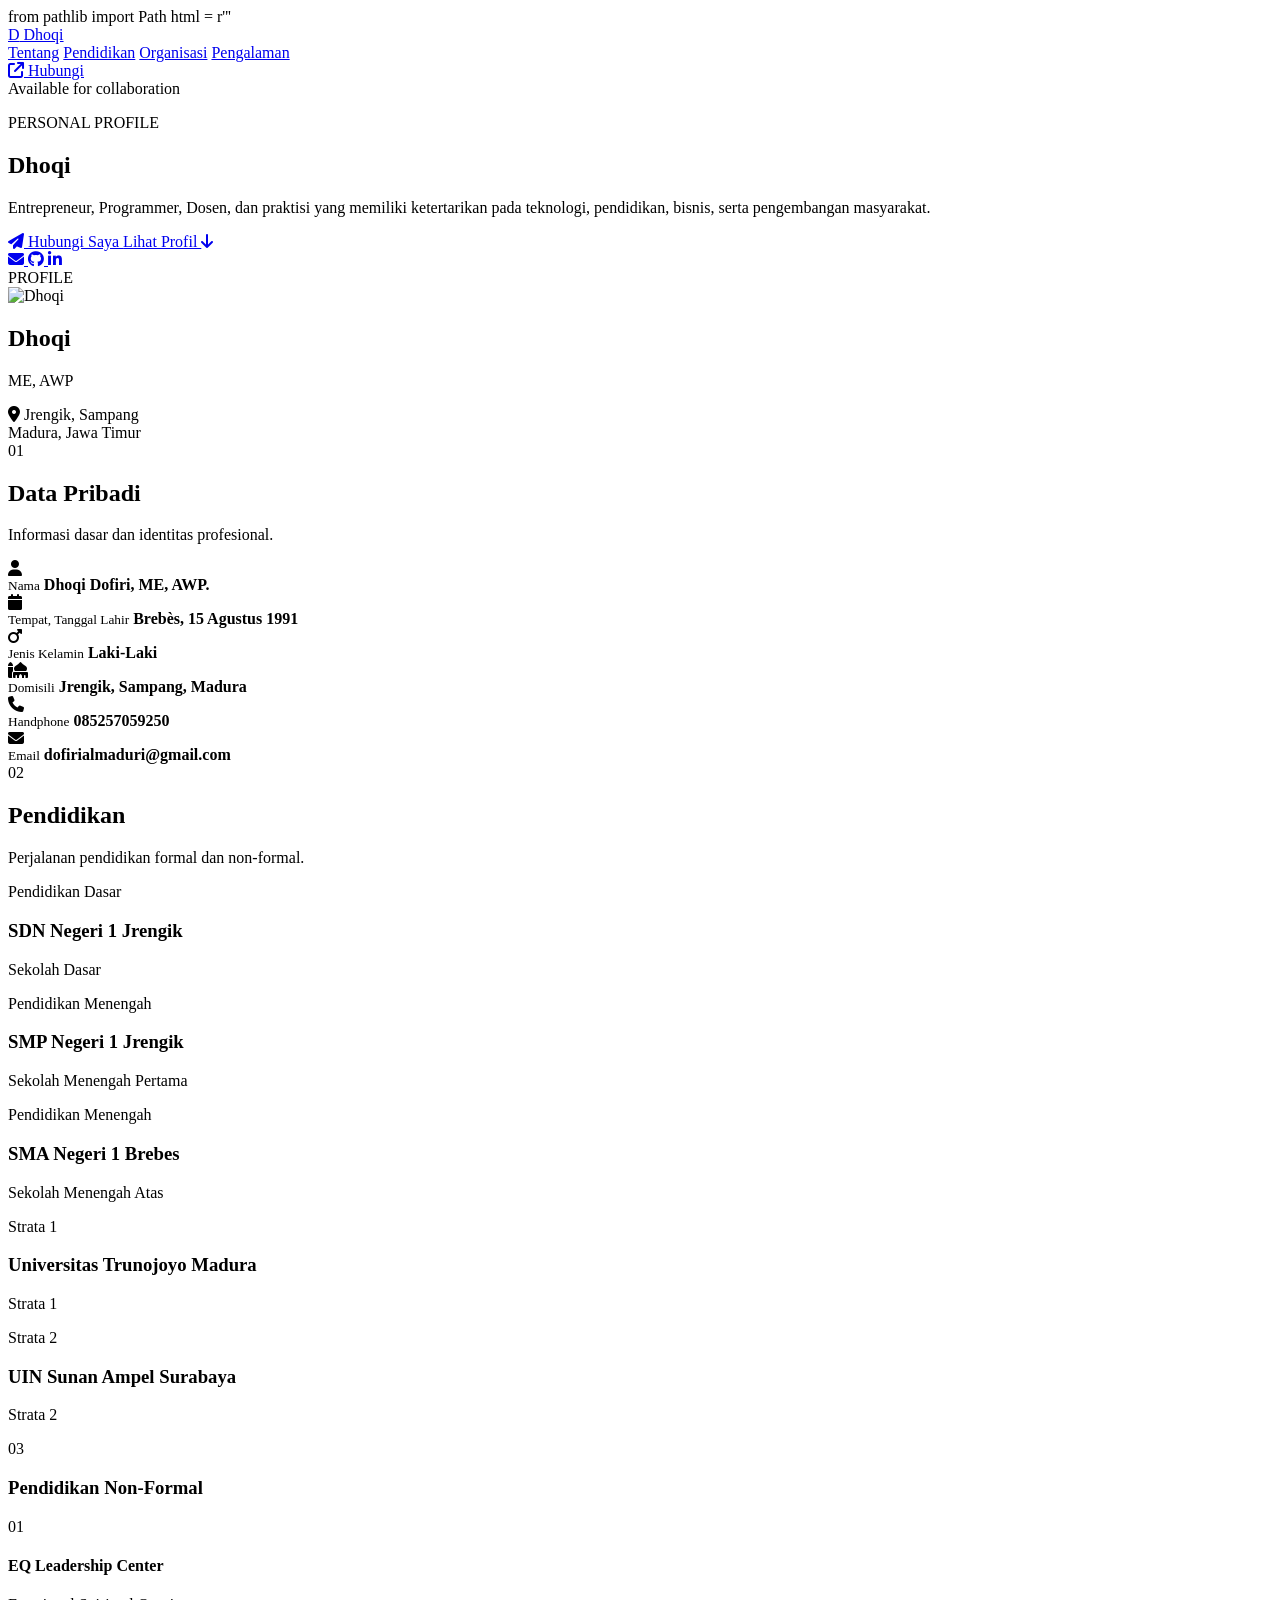
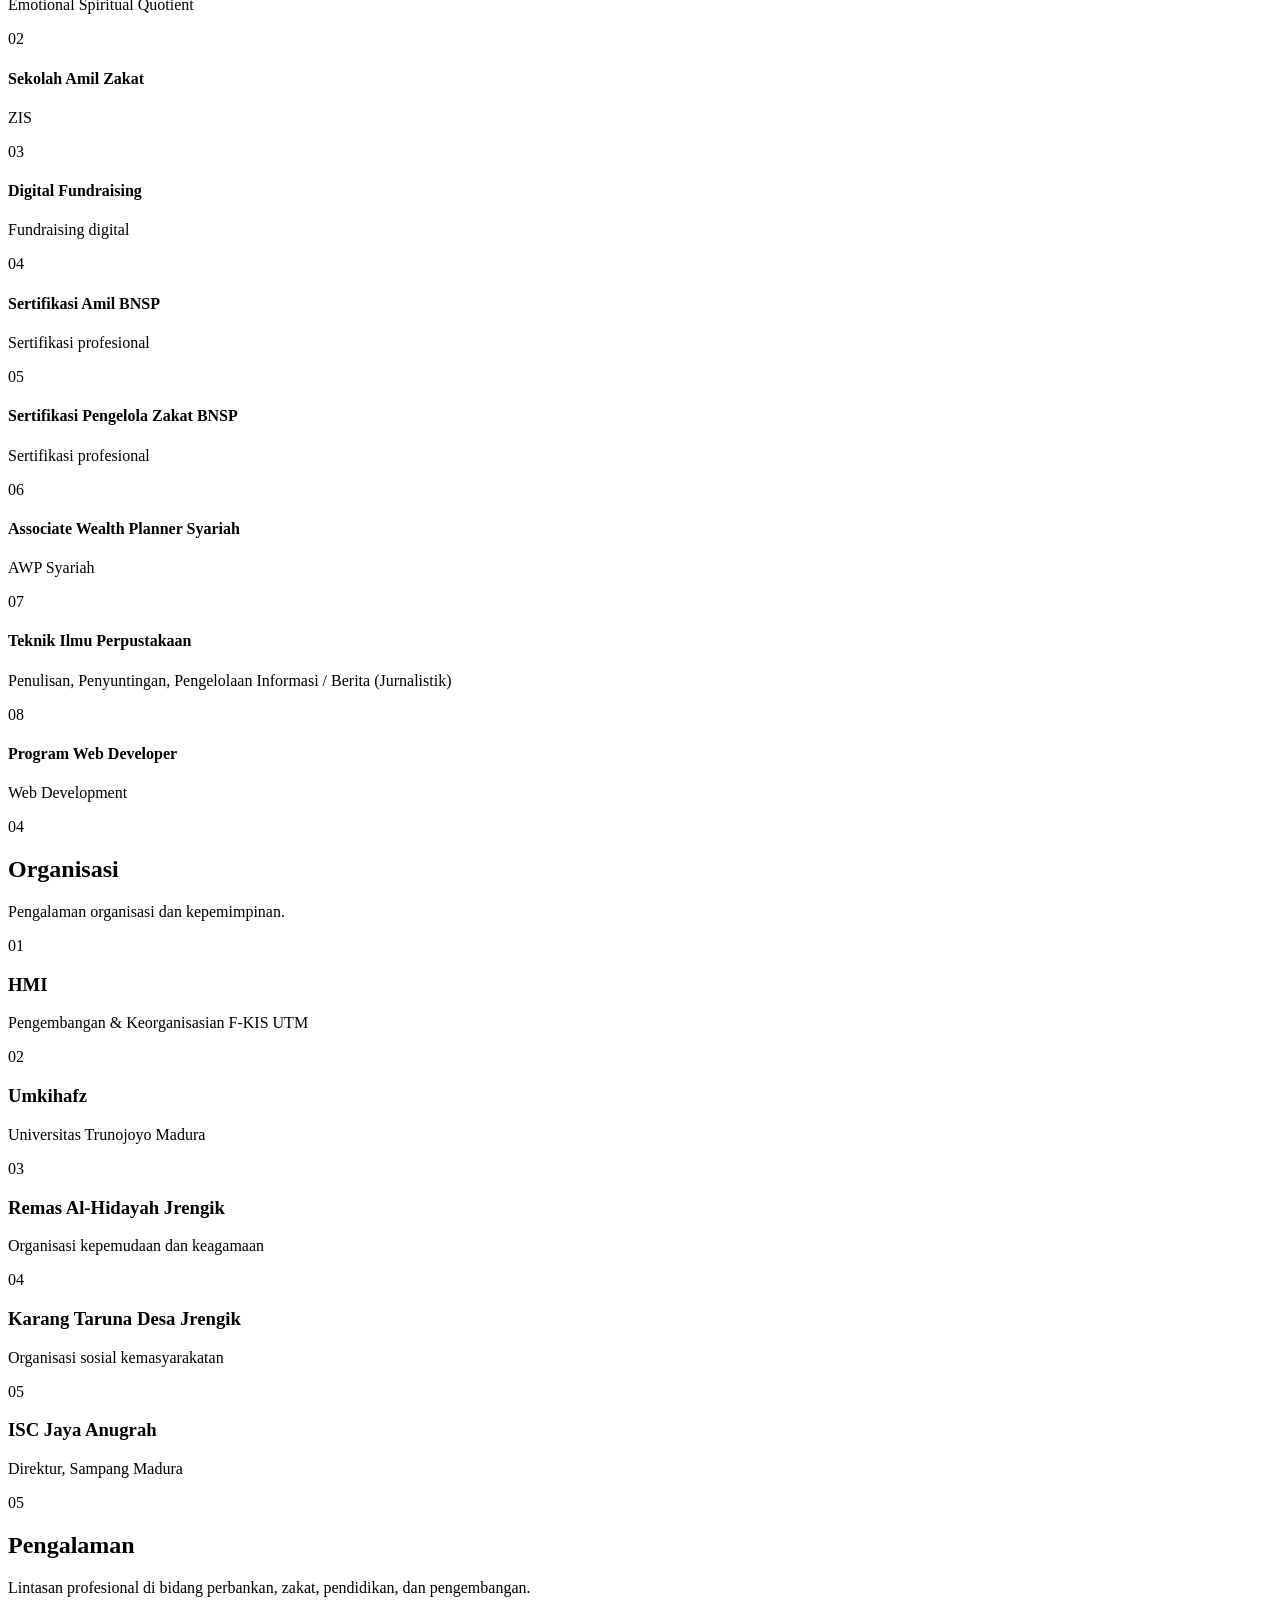
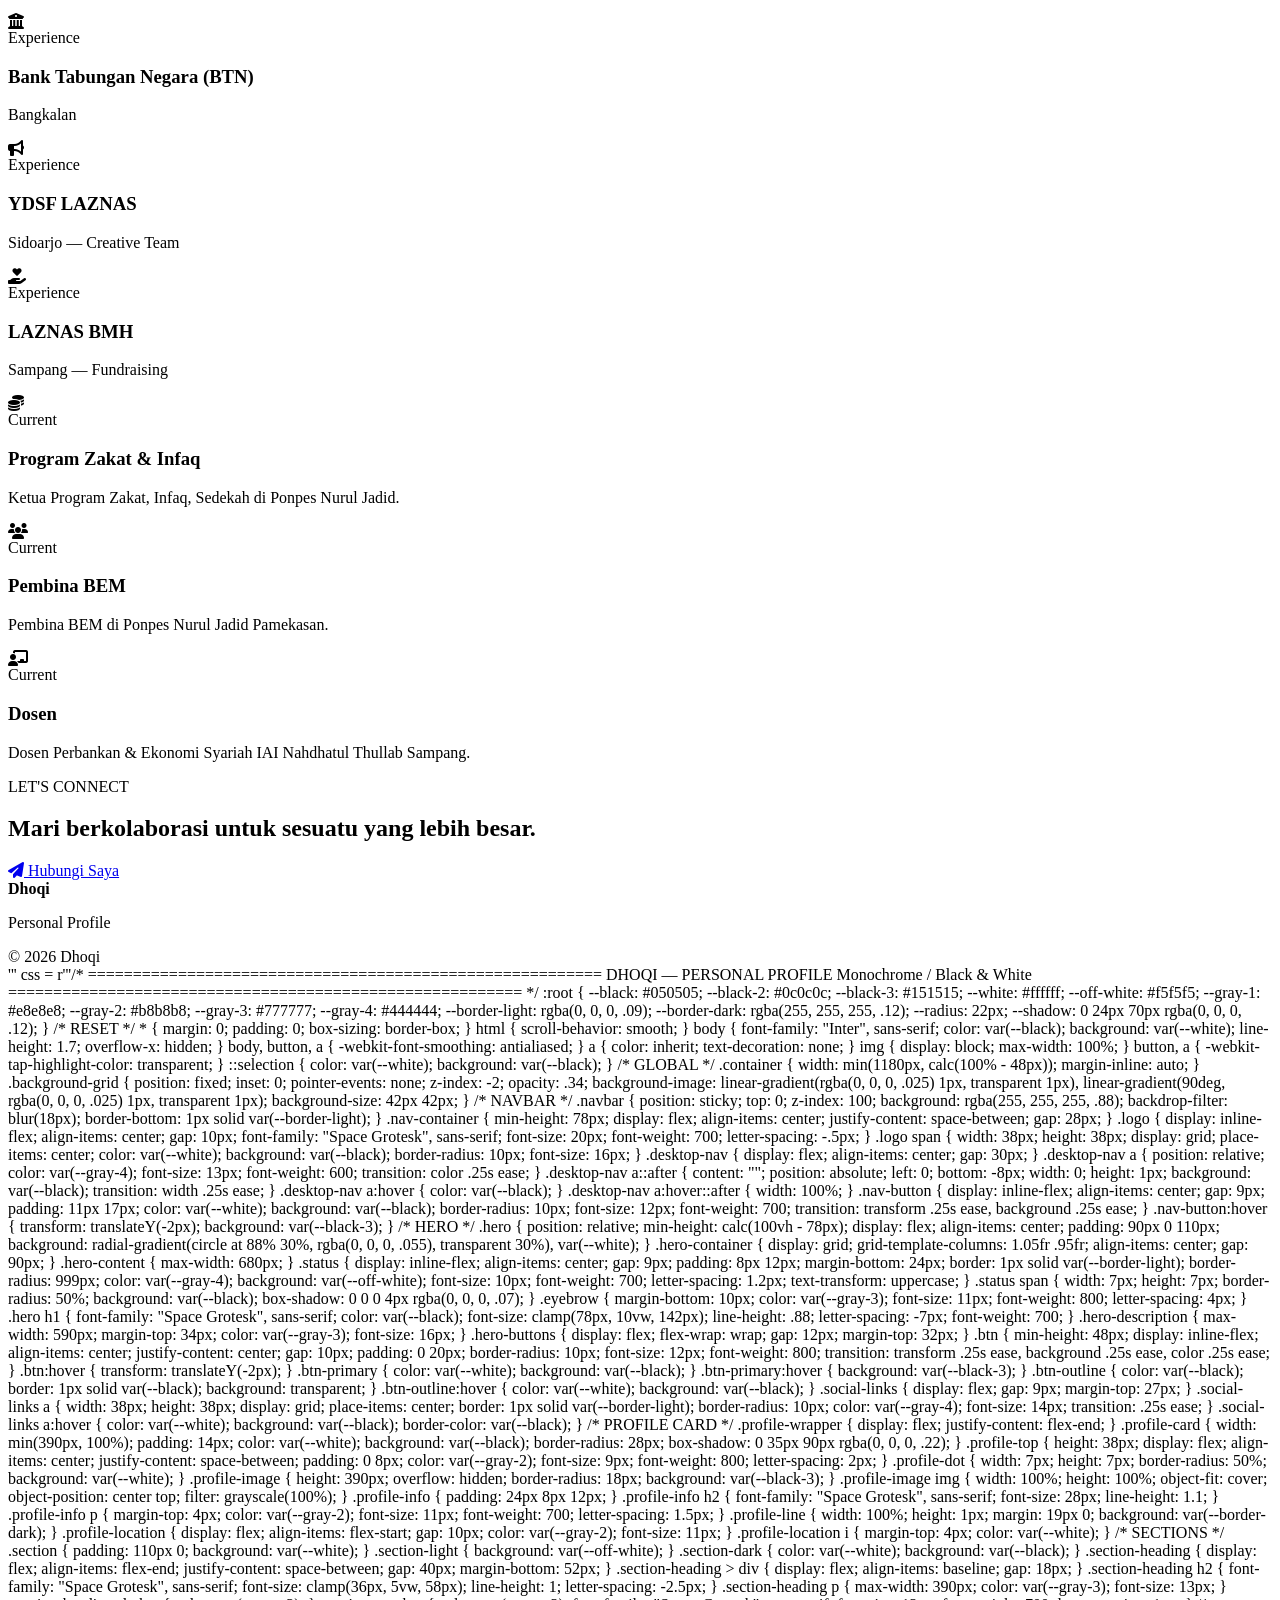
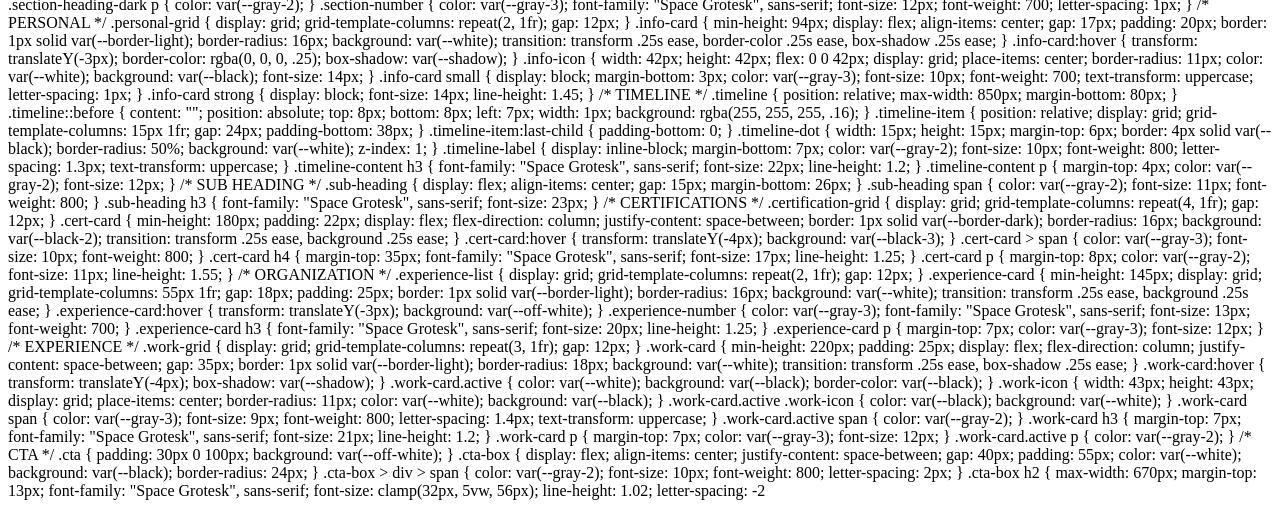
==== index.html @ 1793009a "Add personal profile HTML" ====
from pathlib import Path

html = r'''<!DOCTYPE html>
<html lang="id">
<head>
    <meta charset="UTF-8">
    <meta name="viewport" content="width=device-width, initial-scale=1.0">

    <meta name="description" content="Dhoqi — personal profile, education, experience, organization, and professional journey.">
    <meta name="author" content="Dhoqi">

    <title>Dhoqi</title>

    <link rel="preconnect" href="https://fonts.googleapis.com">
    <link rel="preconnect" href="https://fonts.gstatic.com" crossorigin>
    <link href="https://fonts.googleapis.com/css2?family=Inter:wght@400;500;600;700;800&family=Space+Grotesk:wght@500;600;700&display=swap" rel="stylesheet">

    <link rel="stylesheet" href="https://cdnjs.cloudflare.com/ajax/libs/font-awesome/6.5.2/css/all.min.css">
    <link rel="stylesheet" href="style.css">
</head>

<body>

    <div class="background-grid"></div>

    <header class="navbar">
        <div class="container nav-container">
            <a href="#home" class="logo" aria-label="Dhoqi">
                <span>D</span>
                Dhoqi
            </a>

            <nav class="desktop-nav" aria-label="Navigasi utama">
                <a href="#tentang">Tentang</a>
                <a href="#pendidikan">Pendidikan</a>
                <a href="#organisasi">Organisasi</a>
                <a href="#pengalaman">Pengalaman</a>
            </nav>

            <a href="mailto:dofirialmaduri@gmail.com" class="nav-button">
                <i class="fa-solid fa-arrow-up-right-from-square"></i>
                Hubungi
            </a>
        </div>
    </header>

    <main id="home">

        <!-- HERO -->
        <section class="hero" id="tentang">
            <div class="container hero-container">

                <div class="hero-content">
                    <div class="status">
                        <span></span>
                        Available for collaboration
                    </div>

                    <p class="eyebrow">PERSONAL PROFILE</p>

                    <h1>Dhoqi</h1>

                    <p class="hero-description">
                        Entrepreneur, Programmer, Dosen, dan praktisi yang memiliki
                        ketertarikan pada teknologi, pendidikan, bisnis, serta
                        pengembangan masyarakat.
                    </p>

                    <div class="hero-buttons">
                        <a href="mailto:dofirialmaduri@gmail.com" class="btn btn-primary">
                            <i class="fa-solid fa-paper-plane"></i>
                            Hubungi Saya
                        </a>

                        <a href="#pendidikan" class="btn btn-outline">
                            Lihat Profil
                            <i class="fa-solid fa-arrow-down"></i>
                        </a>
                    </div>

                    <div class="social-links">
                        <a href="mailto:dofirialmaduri@gmail.com" aria-label="Email" title="Email">
                            <i class="fa-solid fa-envelope"></i>
                        </a>
                        <a href="https://github.com/" target="_blank" rel="noopener" aria-label="GitHub" title="GitHub">
                            <i class="fa-brands fa-github"></i>
                        </a>
                        <a href="#" aria-label="LinkedIn" title="LinkedIn">
                            <i class="fa-brands fa-linkedin-in"></i>
                        </a>
                    </div>
                </div>

                <div class="profile-wrapper">
                    <div class="profile-card">
                        <div class="profile-top">
                            <span>PROFILE</span>
                            <span class="profile-dot"></span>
                        </div>

                        <div class="profile-image">
                            <img src="https://res.cloudinary.com/dolovis/image/upload/v1788136634/guru_g79u1v.jpg" alt="Dhoqi">
                        </div>

                        <div class="profile-info">
                            <h2>Dhoqi</h2>
                            <p>ME, AWP</p>

                            <div class="profile-line"></div>

                            <div class="profile-location">
                                <i class="fa-solid fa-location-dot"></i>
                                <span>Jrengik, Sampang<br>Madura, Jawa Timur</span>
                            </div>
                        </div>
                    </div>
                </div>

            </div>
        </section>

        <!-- DATA PRIBADI -->
        <section class="section" id="data">
            <div class="container">
                <div class="section-heading">
                    <div>
                        <span class="section-number">01</span>
                        <h2>Data Pribadi</h2>
                    </div>
                    <p>Informasi dasar dan identitas profesional.</p>
                </div>

                <div class="personal-grid">
                    <article class="info-card">
                        <div class="info-icon"><i class="fa-solid fa-user"></i></div>
                        <div>
                            <small>Nama</small>
                            <strong>Dhoqi Dofiri, ME, AWP.</strong>
                        </div>
                    </article>

                    <article class="info-card">
                        <div class="info-icon"><i class="fa-solid fa-calendar"></i></div>
                        <div>
                            <small>Tempat, Tanggal Lahir</small>
                            <strong>Brebès, 15 Agustus 1991</strong>
                        </div>
                    </article>

                    <article class="info-card">
                        <div class="info-icon"><i class="fa-solid fa-mars"></i></div>
                        <div>
                            <small>Jenis Kelamin</small>
                            <strong>Laki-Laki</strong>
                        </div>
                    </article>

                    <article class="info-card">
                        <div class="info-icon"><i class="fa-solid fa-mosque"></i></div>
                        <div>
                            <small>Domisili</small>
                            <strong>Jrengik, Sampang, Madura</strong>
                        </div>
                    </article>

                    <article class="info-card">
                        <div class="info-icon"><i class="fa-solid fa-phone"></i></div>
                        <div>
                            <small>Handphone</small>
                            <strong>085257059250</strong>
                        </div>
                    </article>

                    <article class="info-card">
                        <div class="info-icon"><i class="fa-solid fa-envelope"></i></div>
                        <div>
                            <small>Email</small>
                            <strong>dofirialmaduri@gmail.com</strong>
                        </div>
                    </article>
                </div>
            </div>
        </section>

        <!-- PENDIDIKAN -->
        <section class="section section-dark" id="pendidikan">
            <div class="container">
                <div class="section-heading section-heading-dark">
                    <div>
                        <span class="section-number">02</span>
                        <h2>Pendidikan</h2>
                    </div>
                    <p>Perjalanan pendidikan formal dan non-formal.</p>
                </div>

                <div class="timeline">
                    <div class="timeline-item">
                        <div class="timeline-dot"></div>
                        <div class="timeline-content">
                            <span class="timeline-label">Pendidikan Dasar</span>
                            <h3>SDN Negeri 1 Jrengik</h3>
                            <p>Sekolah Dasar</p>
                        </div>
                    </div>

                    <div class="timeline-item">
                        <div class="timeline-dot"></div>
                        <div class="timeline-content">
                            <span class="timeline-label">Pendidikan Menengah</span>
                            <h3>SMP Negeri 1 Jrengik</h3>
                            <p>Sekolah Menengah Pertama</p>
                        </div>
                    </div>

                    <div class="timeline-item">
                        <div class="timeline-dot"></div>
                        <div class="timeline-content">
                            <span class="timeline-label">Pendidikan Menengah</span>
                            <h3>SMA Negeri 1 Brebes</h3>
                            <p>Sekolah Menengah Atas</p>
                        </div>
                    </div>

                    <div class="timeline-item">
                        <div class="timeline-dot"></div>
                        <div class="timeline-content">
                            <span class="timeline-label">Strata 1</span>
                            <h3>Universitas Trunojoyo Madura</h3>
                            <p>Strata 1</p>
                        </div>
                    </div>

                    <div class="timeline-item">
                        <div class="timeline-dot"></div>
                        <div class="timeline-content">
                            <span class="timeline-label">Strata 2</span>
                            <h3>UIN Sunan Ampel Surabaya</h3>
                            <p>Strata 2</p>
                        </div>
                    </div>
                </div>

                <div class="sub-heading">
                    <span>03</span>
                    <h3>Pendidikan Non-Formal</h3>
                </div>

                <div class="certification-grid">
                    <article class="cert-card"><span>01</span><h4>EQ Leadership Center</h4><p>Emotional Spiritual Quotient</p></article>
                    <article class="cert-card"><span>02</span><h4>Sekolah Amil Zakat</h4><p>ZIS</p></article>
                    <article class="cert-card"><span>03</span><h4>Digital Fundraising</h4><p>Fundraising digital</p></article>
                    <article class="cert-card"><span>04</span><h4>Sertifikasi Amil BNSP</h4><p>Sertifikasi profesional</p></article>
                    <article class="cert-card"><span>05</span><h4>Sertifikasi Pengelola Zakat BNSP</h4><p>Sertifikasi profesional</p></article>
                    <article class="cert-card"><span>06</span><h4>Associate Wealth Planner Syariah</h4><p>AWP Syariah</p></article>
                    <article class="cert-card"><span>07</span><h4>Teknik Ilmu Perpustakaan</h4><p>Penulisan, Penyuntingan, Pengelolaan Informasi / Berita (Jurnalistik)</p></article>
                    <article class="cert-card"><span>08</span><h4>Program Web Developer</h4><p>Web Development</p></article>
                </div>
            </div>
        </section>

        <!-- ORGANISASI -->
        <section class="section" id="organisasi">
            <div class="container">
                <div class="section-heading">
                    <div>
                        <span class="section-number">04</span>
                        <h2>Organisasi</h2>
                    </div>
                    <p>Pengalaman organisasi dan kepemimpinan.</p>
                </div>

                <div class="experience-list">
                    <article class="experience-card">
                        <div class="experience-number">01</div>
                        <div><h3>HMI</h3><p>Pengembangan &amp; Keorganisasian F-KIS UTM</p></div>
                    </article>

                    <article class="experience-card">
                        <div class="experience-number">02</div>
                        <div><h3>Umkihafz</h3><p>Universitas Trunojoyo Madura</p></div>
                    </article>

                    <article class="experience-card">
                        <div class="experience-number">03</div>
                        <div><h3>Remas Al-Hidayah Jrengik</h3><p>Organisasi kepemudaan dan keagamaan</p></div>
                    </article>

                    <article class="experience-card">
                        <div class="experience-number">04</div>
                        <div><h3>Karang Taruna Desa Jrengik</h3><p>Organisasi sosial kemasyarakatan</p></div>
                    </article>

                    <article class="experience-card">
                        <div class="experience-number">05</div>
                        <div><h3>ISC Jaya Anugrah</h3><p>Direktur, Sampang Madura</p></div>
                    </article>
                </div>
            </div>
        </section>

        <!-- PENGALAMAN -->
        <section class="section section-light" id="pengalaman">
            <div class="container">
                <div class="section-heading">
                    <div>
                        <span class="section-number">05</span>
                        <h2>Pengalaman</h2>
                    </div>
                    <p>Lintasan profesional di bidang perbankan, zakat, pendidikan, dan pengembangan.</p>
                </div>

                <div class="work-grid">
                    <article class="work-card">
                        <div class="work-icon"><i class="fa-solid fa-building-columns"></i></div>
                        <div>
                            <span>Experience</span>
                            <h3>Bank Tabungan Negara (BTN)</h3>
                            <p>Bangkalan</p>
                        </div>
                    </article>

                    <article class="work-card">
                        <div class="work-icon"><i class="fa-solid fa-bullhorn"></i></div>
                        <div>
                            <span>Experience</span>
                            <h3>YDSF LAZNAS</h3>
                            <p>Sidoarjo — Creative Team</p>
                        </div>
                    </article>

                    <article class="work-card">
                        <div class="work-icon"><i class="fa-solid fa-hand-holding-heart"></i></div>
                        <div>
                            <span>Experience</span>
                            <h3>LAZNAS BMH</h3>
                            <p>Sampang — Fundraising</p>
                        </div>
                    </article>

                    <article class="work-card active">
                        <div class="work-icon"><i class="fa-solid fa-coins"></i></div>
                        <div>
                            <span>Current</span>
                            <h3>Program Zakat &amp; Infaq</h3>
                            <p>Ketua Program Zakat, Infaq, Sedekah di Ponpes Nurul Jadid.</p>
                        </div>
                    </article>

                    <article class="work-card active">
                        <div class="work-icon"><i class="fa-solid fa-users"></i></div>
                        <div>
                            <span>Current</span>
                            <h3>Pembina BEM</h3>
                            <p>Pembina BEM di Ponpes Nurul Jadid Pamekasan.</p>
                        </div>
                    </article>

                    <article class="work-card active">
                        <div class="work-icon"><i class="fa-solid fa-chalkboard-user"></i></div>
                        <div>
                            <span>Current</span>
                            <h3>Dosen</h3>
                            <p>Dosen Perbankan &amp; Ekonomi Syariah IAI Nahdhatul Thullab Sampang.</p>
                        </div>
                    </article>
                </div>
            </div>
        </section>

        <!-- CTA -->
        <section class="cta">
            <div class="container">
                <div class="cta-box">
                    <div>
                        <span>LET'S CONNECT</span>
                        <h2>Mari berkolaborasi untuk sesuatu yang lebih besar.</h2>
                    </div>

                    <a href="mailto:dofirialmaduri@gmail.com" class="btn btn-primary">
                        <i class="fa-solid fa-paper-plane"></i>
                        Hubungi Saya
                    </a>
                </div>
            </div>
        </section>

    </main>

    <footer>
        <div class="container footer-container">
            <div>
                <strong>Dhoqi</strong>
                <p>Personal Profile</p>
            </div>
            <div class="footer-right">© 2026 Dhoqi</div>
        </div>
    </footer>

</body>
</html>
'''

css = r'''/* =========================================================
   DHOQI — PERSONAL PROFILE
   Monochrome / Black & White
   ========================================================= */

:root {
    --black: #050505;
    --black-2: #0c0c0c;
    --black-3: #151515;
    --white: #ffffff;
    --off-white: #f5f5f5;
    --gray-1: #e8e8e8;
    --gray-2: #b8b8b8;
    --gray-3: #777777;
    --gray-4: #444444;

    --border-light: rgba(0, 0, 0, .09);
    --border-dark: rgba(255, 255, 255, .12);

    --radius: 22px;
    --shadow: 0 24px 70px rgba(0, 0, 0, .12);
}

/* RESET */
* {
    margin: 0;
    padding: 0;
    box-sizing: border-box;
}

html {
    scroll-behavior: smooth;
}

body {
    font-family: "Inter", sans-serif;
    color: var(--black);
    background: var(--white);
    line-height: 1.7;
    overflow-x: hidden;
}

body,
button,
a {
    -webkit-font-smoothing: antialiased;
}

a {
    color: inherit;
    text-decoration: none;
}

img {
    display: block;
    max-width: 100%;
}

button,
a {
    -webkit-tap-highlight-color: transparent;
}

::selection {
    color: var(--white);
    background: var(--black);
}

/* GLOBAL */
.container {
    width: min(1180px, calc(100% - 48px));
    margin-inline: auto;
}

.background-grid {
    position: fixed;
    inset: 0;
    pointer-events: none;
    z-index: -2;
    opacity: .34;
    background-image:
        linear-gradient(rgba(0, 0, 0, .025) 1px, transparent 1px),
        linear-gradient(90deg, rgba(0, 0, 0, .025) 1px, transparent 1px);
    background-size: 42px 42px;
}

/* NAVBAR */
.navbar {
    position: sticky;
    top: 0;
    z-index: 100;
    background: rgba(255, 255, 255, .88);
    backdrop-filter: blur(18px);
    border-bottom: 1px solid var(--border-light);
}

.nav-container {
    min-height: 78px;
    display: flex;
    align-items: center;
    justify-content: space-between;
    gap: 28px;
}

.logo {
    display: inline-flex;
    align-items: center;
    gap: 10px;
    font-family: "Space Grotesk", sans-serif;
    font-size: 20px;
    font-weight: 700;
    letter-spacing: -.5px;
}

.logo span {
    width: 38px;
    height: 38px;
    display: grid;
    place-items: center;
    color: var(--white);
    background: var(--black);
    border-radius: 10px;
    font-size: 16px;
}

.desktop-nav {
    display: flex;
    align-items: center;
    gap: 30px;
}

.desktop-nav a {
    position: relative;
    color: var(--gray-4);
    font-size: 13px;
    font-weight: 600;
    transition: color .25s ease;
}

.desktop-nav a::after {
    content: "";
    position: absolute;
    left: 0;
    bottom: -8px;
    width: 0;
    height: 1px;
    background: var(--black);
    transition: width .25s ease;
}

.desktop-nav a:hover {
    color: var(--black);
}

.desktop-nav a:hover::after {
    width: 100%;
}

.nav-button {
    display: inline-flex;
    align-items: center;
    gap: 9px;
    padding: 11px 17px;
    color: var(--white);
    background: var(--black);
    border-radius: 10px;
    font-size: 12px;
    font-weight: 700;
    transition: transform .25s ease, background .25s ease;
}

.nav-button:hover {
    transform: translateY(-2px);
    background: var(--black-3);
}

/* HERO */
.hero {
    position: relative;
    min-height: calc(100vh - 78px);
    display: flex;
    align-items: center;
    padding: 90px 0 110px;
    background:
        radial-gradient(circle at 88% 30%, rgba(0, 0, 0, .055), transparent 30%),
        var(--white);
}

.hero-container {
    display: grid;
    grid-template-columns: 1.05fr .95fr;
    align-items: center;
    gap: 90px;
}

.hero-content {
    max-width: 680px;
}

.status {
    display: inline-flex;
    align-items: center;
    gap: 9px;
    padding: 8px 12px;
    margin-bottom: 24px;
    border: 1px solid var(--border-light);
    border-radius: 999px;
    color: var(--gray-4);
    background: var(--off-white);
    font-size: 10px;
    font-weight: 700;
    letter-spacing: 1.2px;
    text-transform: uppercase;
}

.status span {
    width: 7px;
    height: 7px;
    border-radius: 50%;
    background: var(--black);
    box-shadow: 0 0 0 4px rgba(0, 0, 0, .07);
}

.eyebrow {
    margin-bottom: 10px;
    color: var(--gray-3);
    font-size: 11px;
    font-weight: 800;
    letter-spacing: 4px;
}

.hero h1 {
    font-family: "Space Grotesk", sans-serif;
    color: var(--black);
    font-size: clamp(78px, 10vw, 142px);
    line-height: .88;
    letter-spacing: -7px;
    font-weight: 700;
}

.hero-description {
    max-width: 590px;
    margin-top: 34px;
    color: var(--gray-3);
    font-size: 16px;
}

.hero-buttons {
    display: flex;
    flex-wrap: wrap;
    gap: 12px;
    margin-top: 32px;
}

.btn {
    min-height: 48px;
    display: inline-flex;
    align-items: center;
    justify-content: center;
    gap: 10px;
    padding: 0 20px;
    border-radius: 10px;
    font-size: 12px;
    font-weight: 800;
    transition: transform .25s ease, background .25s ease, color .25s ease;
}

.btn:hover {
    transform: translateY(-2px);
}

.btn-primary {
    color: var(--white);
    background: var(--black);
}

.btn-primary:hover {
    background: var(--black-3);
}

.btn-outline {
    color: var(--black);
    border: 1px solid var(--black);
    background: transparent;
}

.btn-outline:hover {
    color: var(--white);
    background: var(--black);
}

.social-links {
    display: flex;
    gap: 9px;
    margin-top: 27px;
}

.social-links a {
    width: 38px;
    height: 38px;
    display: grid;
    place-items: center;
    border: 1px solid var(--border-light);
    border-radius: 10px;
    color: var(--gray-4);
    font-size: 14px;
    transition: .25s ease;
}

.social-links a:hover {
    color: var(--white);
    background: var(--black);
    border-color: var(--black);
}

/* PROFILE CARD */
.profile-wrapper {
    display: flex;
    justify-content: flex-end;
}

.profile-card {
    width: min(390px, 100%);
    padding: 14px;
    color: var(--white);
    background: var(--black);
    border-radius: 28px;
    box-shadow: 0 35px 90px rgba(0, 0, 0, .22);
}

.profile-top {
    height: 38px;
    display: flex;
    align-items: center;
    justify-content: space-between;
    padding: 0 8px;
    color: var(--gray-2);
    font-size: 9px;
    font-weight: 800;
    letter-spacing: 2px;
}

.profile-dot {
    width: 7px;
    height: 7px;
    border-radius: 50%;
    background: var(--white);
}

.profile-image {
    height: 390px;
    overflow: hidden;
    border-radius: 18px;
    background: var(--black-3);
}

.profile-image img {
    width: 100%;
    height: 100%;
    object-fit: cover;
    object-position: center top;
    filter: grayscale(100%);
}

.profile-info {
    padding: 24px 8px 12px;
}

.profile-info h2 {
    font-family: "Space Grotesk", sans-serif;
    font-size: 28px;
    line-height: 1.1;
}

.profile-info p {
    margin-top: 4px;
    color: var(--gray-2);
    font-size: 11px;
    font-weight: 700;
    letter-spacing: 1.5px;
}

.profile-line {
    width: 100%;
    height: 1px;
    margin: 19px 0;
    background: var(--border-dark);
}

.profile-location {
    display: flex;
    align-items: flex-start;
    gap: 10px;
    color: var(--gray-2);
    font-size: 11px;
}

.profile-location i {
    margin-top: 4px;
    color: var(--white);
}

/* SECTIONS */
.section {
    padding: 110px 0;
    background: var(--white);
}

.section-light {
    background: var(--off-white);
}

.section-dark {
    color: var(--white);
    background: var(--black);
}

.section-heading {
    display: flex;
    align-items: flex-end;
    justify-content: space-between;
    gap: 40px;
    margin-bottom: 52px;
}

.section-heading > div {
    display: flex;
    align-items: baseline;
    gap: 18px;
}

.section-heading h2 {
    font-family: "Space Grotesk", sans-serif;
    font-size: clamp(36px, 5vw, 58px);
    line-height: 1;
    letter-spacing: -2.5px;
}

.section-heading p {
    max-width: 390px;
    color: var(--gray-3);
    font-size: 13px;
}

.section-heading-dark p {
    color: var(--gray-2);
}

.section-number {
    color: var(--gray-3);
    font-family: "Space Grotesk", sans-serif;
    font-size: 12px;
    font-weight: 700;
    letter-spacing: 1px;
}

/* PERSONAL */
.personal-grid {
    display: grid;
    grid-template-columns: repeat(2, 1fr);
    gap: 12px;
}

.info-card {
    min-height: 94px;
    display: flex;
    align-items: center;
    gap: 17px;
    padding: 20px;
    border: 1px solid var(--border-light);
    border-radius: 16px;
    background: var(--white);
    transition: transform .25s ease, border-color .25s ease, box-shadow .25s ease;
}

.info-card:hover {
    transform: translateY(-3px);
    border-color: rgba(0, 0, 0, .25);
    box-shadow: var(--shadow);
}

.info-icon {
    width: 42px;
    height: 42px;
    flex: 0 0 42px;
    display: grid;
    place-items: center;
    border-radius: 11px;
    color: var(--white);
    background: var(--black);
    font-size: 14px;
}

.info-card small {
    display: block;
    margin-bottom: 3px;
    color: var(--gray-3);
    font-size: 10px;
    font-weight: 700;
    text-transform: uppercase;
    letter-spacing: 1px;
}

.info-card strong {
    display: block;
    font-size: 14px;
    line-height: 1.45;
}

/* TIMELINE */
.timeline {
    position: relative;
    max-width: 850px;
    margin-bottom: 80px;
}

.timeline::before {
    content: "";
    position: absolute;
    top: 8px;
    bottom: 8px;
    left: 7px;
    width: 1px;
    background: rgba(255, 255, 255, .16);
}

.timeline-item {
    position: relative;
    display: grid;
    grid-template-columns: 15px 1fr;
    gap: 24px;
    padding-bottom: 38px;
}

.timeline-item:last-child {
    padding-bottom: 0;
}

.timeline-dot {
    width: 15px;
    height: 15px;
    margin-top: 6px;
    border: 4px solid var(--black);
    border-radius: 50%;
    background: var(--white);
    z-index: 1;
}

.timeline-label {
    display: inline-block;
    margin-bottom: 7px;
    color: var(--gray-2);
    font-size: 10px;
    font-weight: 800;
    letter-spacing: 1.3px;
    text-transform: uppercase;
}

.timeline-content h3 {
    font-family: "Space Grotesk", sans-serif;
    font-size: 22px;
    line-height: 1.2;
}

.timeline-content p {
    margin-top: 4px;
    color: var(--gray-2);
    font-size: 12px;
}

/* SUB HEADING */
.sub-heading {
    display: flex;
    align-items: center;
    gap: 15px;
    margin-bottom: 26px;
}

.sub-heading span {
    color: var(--gray-2);
    font-size: 11px;
    font-weight: 800;
}

.sub-heading h3 {
    font-family: "Space Grotesk", sans-serif;
    font-size: 23px;
}

/* CERTIFICATIONS */
.certification-grid {
    display: grid;
    grid-template-columns: repeat(4, 1fr);
    gap: 12px;
}

.cert-card {
    min-height: 180px;
    padding: 22px;
    display: flex;
    flex-direction: column;
    justify-content: space-between;
    border: 1px solid var(--border-dark);
    border-radius: 16px;
    background: var(--black-2);
    transition: transform .25s ease, background .25s ease;
}

.cert-card:hover {
    transform: translateY(-4px);
    background: var(--black-3);
}

.cert-card > span {
    color: var(--gray-3);
    font-size: 10px;
    font-weight: 800;
}

.cert-card h4 {
    margin-top: 35px;
    font-family: "Space Grotesk", sans-serif;
    font-size: 17px;
    line-height: 1.25;
}

.cert-card p {
    margin-top: 8px;
    color: var(--gray-2);
    font-size: 11px;
    line-height: 1.55;
}

/* ORGANIZATION */
.experience-list {
    display: grid;
    grid-template-columns: repeat(2, 1fr);
    gap: 12px;
}

.experience-card {
    min-height: 145px;
    display: grid;
    grid-template-columns: 55px 1fr;
    gap: 18px;
    padding: 25px;
    border: 1px solid var(--border-light);
    border-radius: 16px;
    background: var(--white);
    transition: transform .25s ease, background .25s ease;
}

.experience-card:hover {
    transform: translateY(-3px);
    background: var(--off-white);
}

.experience-number {
    color: var(--gray-3);
    font-family: "Space Grotesk", sans-serif;
    font-size: 13px;
    font-weight: 700;
}

.experience-card h3 {
    font-family: "Space Grotesk", sans-serif;
    font-size: 20px;
    line-height: 1.25;
}

.experience-card p {
    margin-top: 7px;
    color: var(--gray-3);
    font-size: 12px;
}

/* EXPERIENCE */
.work-grid {
    display: grid;
    grid-template-columns: repeat(3, 1fr);
    gap: 12px;
}

.work-card {
    min-height: 220px;
    padding: 25px;
    display: flex;
    flex-direction: column;
    justify-content: space-between;
    gap: 35px;
    border: 1px solid var(--border-light);
    border-radius: 18px;
    background: var(--white);
    transition: transform .25s ease, box-shadow .25s ease;
}

.work-card:hover {
    transform: translateY(-4px);
    box-shadow: var(--shadow);
}

.work-card.active {
    color: var(--white);
    background: var(--black);
    border-color: var(--black);
}

.work-icon {
    width: 43px;
    height: 43px;
    display: grid;
    place-items: center;
    border-radius: 11px;
    color: var(--white);
    background: var(--black);
}

.work-card.active .work-icon {
    color: var(--black);
    background: var(--white);
}

.work-card span {
    color: var(--gray-3);
    font-size: 9px;
    font-weight: 800;
    letter-spacing: 1.4px;
    text-transform: uppercase;
}

.work-card.active span {
    color: var(--gray-2);
}

.work-card h3 {
    margin-top: 7px;
    font-family: "Space Grotesk", sans-serif;
    font-size: 21px;
    line-height: 1.2;
}

.work-card p {
    margin-top: 7px;
    color: var(--gray-3);
    font-size: 12px;
}

.work-card.active p {
    color: var(--gray-2);
}

/* CTA */
.cta {
    padding: 30px 0 100px;
    background: var(--off-white);
}

.cta-box {
    display: flex;
    align-items: center;
    justify-content: space-between;
    gap: 40px;
    padding: 55px;
    color: var(--white);
    background: var(--black);
    border-radius: 24px;
}

.cta-box > div > span {
    color: var(--gray-2);
    font-size: 10px;
    font-weight: 800;
    letter-spacing: 2px;
}

.cta-box h2 {
    max-width: 670px;
    margin-top: 13px;
    font-family: "Space Grotesk", sans-serif;
    font-size: clamp(32px, 5vw, 56px);
    line-height: 1.02;
    letter-spacing: -2
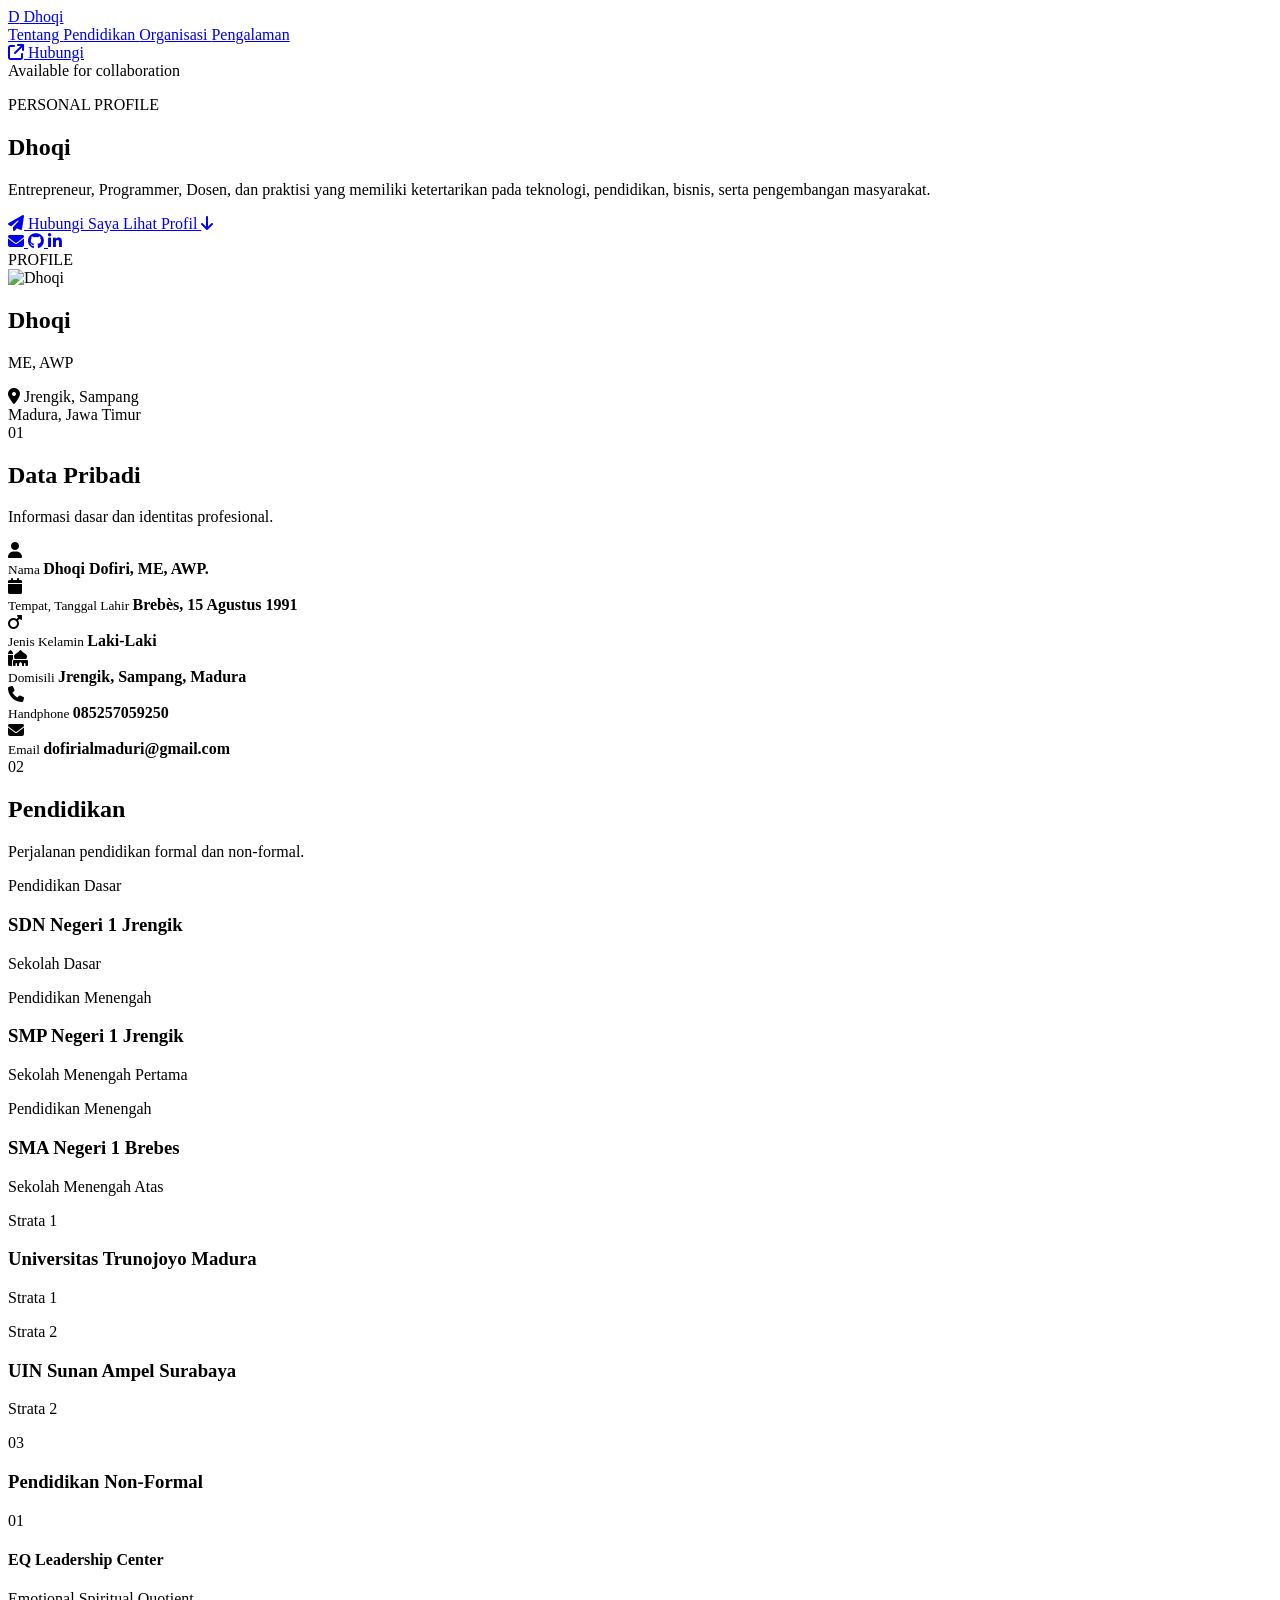
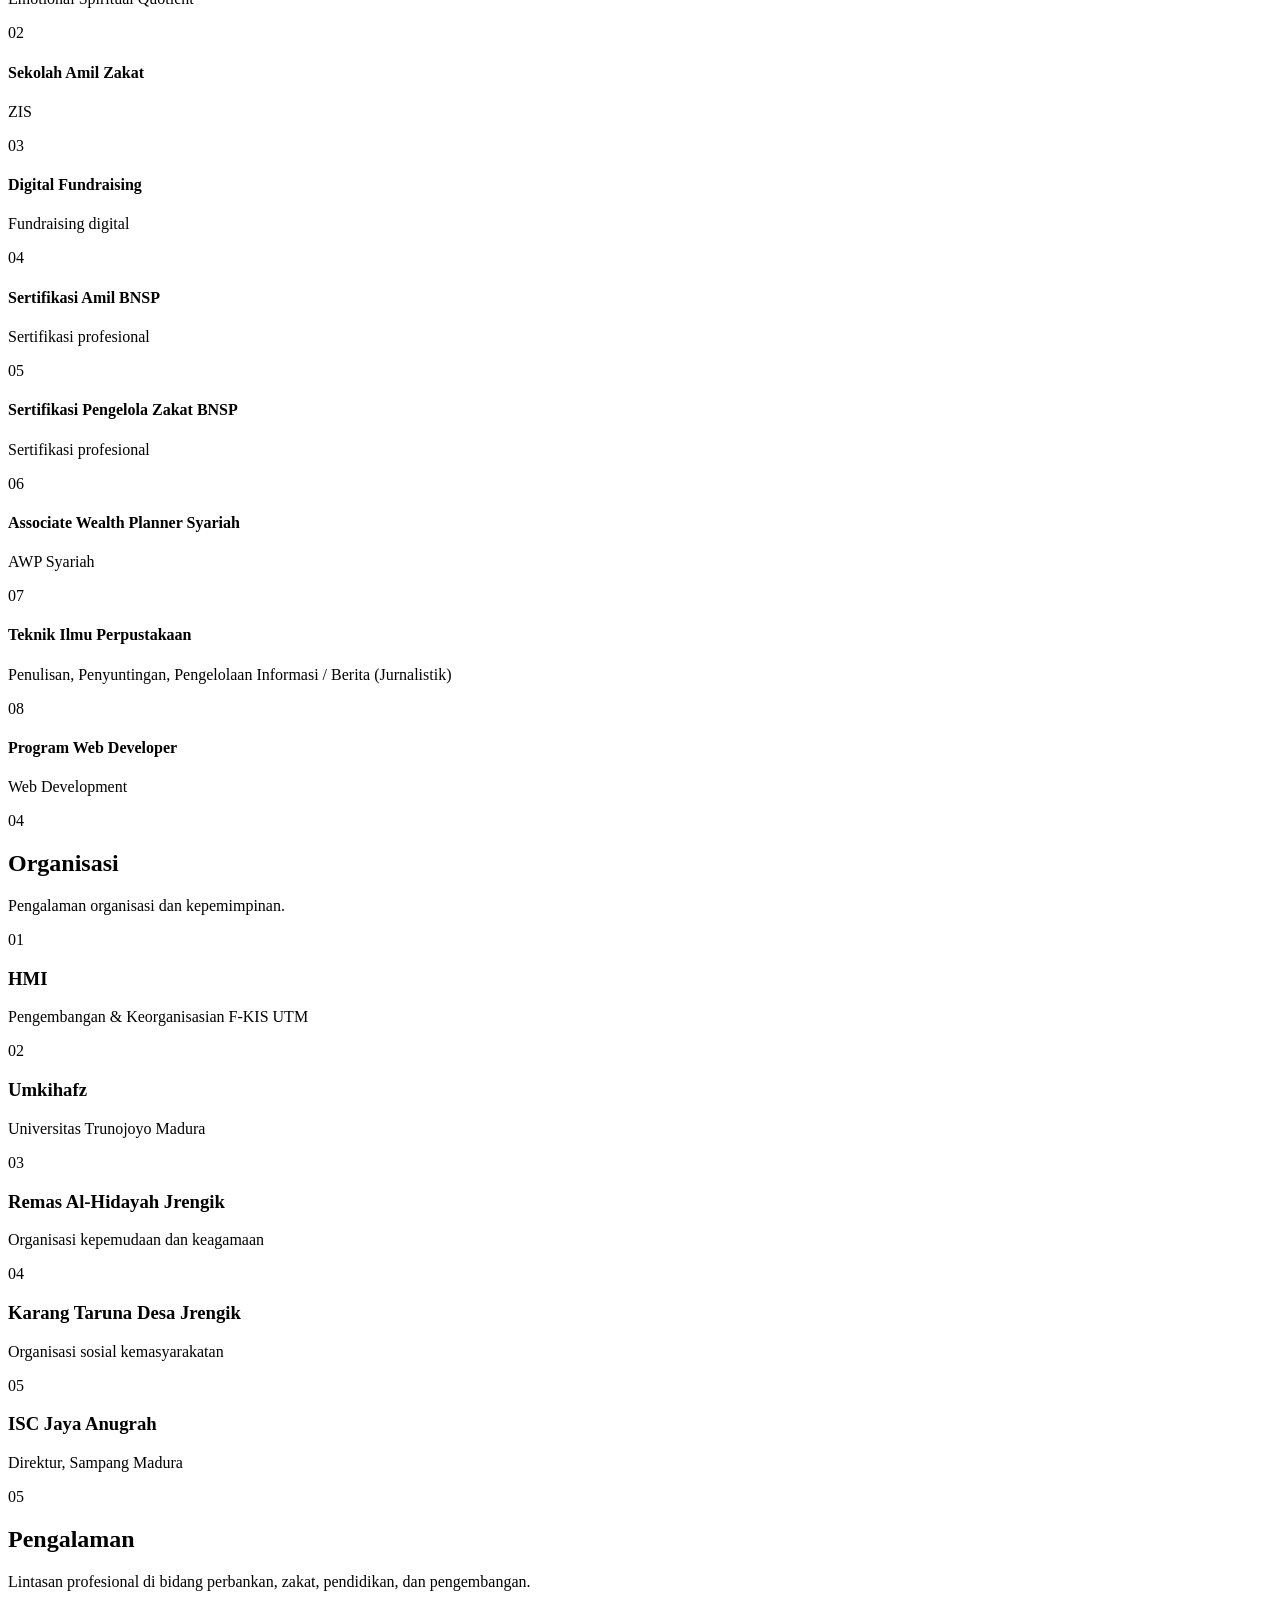
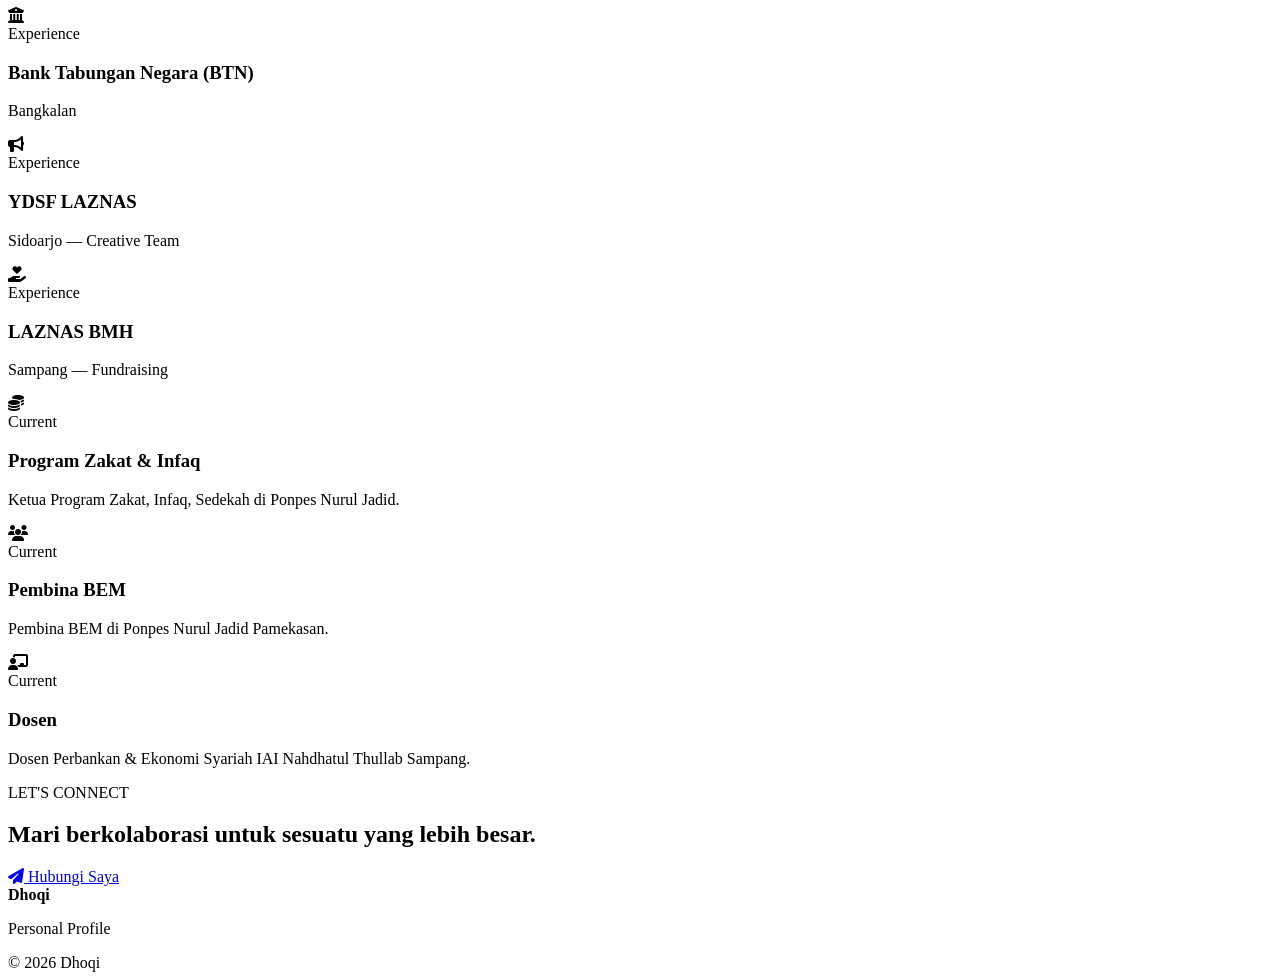
==== commit 882d7d5d: "Html dhoqi" ====
--- a/index.html
+++ b/index.html
@@ -1,6 +1,4 @@
-from pathlib import Path
-
-html = r'''<!DOCTYPE html>
+<!DOCTYPE html>
 <html lang="id">
 <head>
     <meta charset="UTF-8">
@@ -13,9 +11,12 @@
 
     <link rel="preconnect" href="https://fonts.googleapis.com">
     <link rel="preconnect" href="https://fonts.gstatic.com" crossorigin>
+
     <link href="https://fonts.googleapis.com/css2?family=Inter:wght@400;500;600;700;800&family=Space+Grotesk:wght@500;600;700&display=swap" rel="stylesheet">
 
-    <link rel="stylesheet" href="https://cdnjs.cloudflare.com/ajax/libs/font-awesome/6.5.2/css/all.min.css">
+    <link rel="stylesheet"
+          href="https://cdnjs.cloudflare.com/ajax/libs/font-awesome/6.5.2/css/all.min.css">
+
     <link rel="stylesheet" href="style.css">
 </head>
 
@@ -23,1162 +24,1120 @@
 
     <div class="background-grid"></div>
 
+    <!-- =========================
+         NAVBAR
+    ========================== -->
+
     <header class="navbar">
+
         <div class="container nav-container">
-            <a href="#home" class="logo" aria-label="Dhoqi">
+
+            <a href="#home" class="logo">
                 <span>D</span>
                 Dhoqi
             </a>
 
-            <nav class="desktop-nav" aria-label="Navigasi utama">
-                <a href="#tentang">Tentang</a>
-                <a href="#pendidikan">Pendidikan</a>
-                <a href="#organisasi">Organisasi</a>
-                <a href="#pengalaman">Pengalaman</a>
+            <nav class="desktop-nav">
+
+                <a href="#tentang">
+                    Tentang
+                </a>
+
+                <a href="#pendidikan">
+                    Pendidikan
+                </a>
+
+                <a href="#organisasi">
+                    Organisasi
+                </a>
+
+                <a href="#pengalaman">
+                    Pengalaman
+                </a>
+
             </nav>
 
-            <a href="mailto:dofirialmaduri@gmail.com" class="nav-button">
+            <a href="mailto:dofirialmaduri@gmail.com"
+               class="nav-button">
+
                 <i class="fa-solid fa-arrow-up-right-from-square"></i>
+
                 Hubungi
+
             </a>
+
         </div>
+
     </header>
 
+
     <main id="home">
 
-        <!-- HERO -->
+
+        <!-- =========================
+             HERO
+        ========================== -->
+
         <section class="hero" id="tentang">
+
             <div class="container hero-container">
 
                 <div class="hero-content">
+
                     <div class="status">
+
                         <span></span>
+
                         Available for collaboration
-                    </div>
-
-                    <p class="eyebrow">PERSONAL PROFILE</p>
-
-                    <h1>Dhoqi</h1>
+
+                    </div>
+
+
+                    <p class="eyebrow">
+                        PERSONAL PROFILE
+                    </p>
+
+
+                    <h1>
+                        Dhoqi
+                    </h1>
+
 
                     <p class="hero-description">
-                        Entrepreneur, Programmer, Dosen, dan praktisi yang memiliki
-                        ketertarikan pada teknologi, pendidikan, bisnis, serta
-                        pengembangan masyarakat.
+
+                        Entrepreneur, Programmer, Dosen, dan praktisi
+                        yang memiliki ketertarikan pada teknologi,
+                        pendidikan, bisnis, serta pengembangan masyarakat.
+
                     </p>
 
+
                     <div class="hero-buttons">
-                        <a href="mailto:dofirialmaduri@gmail.com" class="btn btn-primary">
+
+                        <a href="mailto:dofirialmaduri@gmail.com"
+                           class="btn btn-primary">
+
                             <i class="fa-solid fa-paper-plane"></i>
+
                             Hubungi Saya
+
                         </a>
 
-                        <a href="#pendidikan" class="btn btn-outline">
+
+                        <a href="#pendidikan"
+                           class="btn btn-outline">
+
                             Lihat Profil
+
                             <i class="fa-solid fa-arrow-down"></i>
+
                         </a>
-                    </div>
+
+                    </div>
+
 
                     <div class="social-links">
-                        <a href="mailto:dofirialmaduri@gmail.com" aria-label="Email" title="Email">
+
+                        <a href="mailto:dofirialmaduri@gmail.com"
+                           aria-label="Email"
+                           title="Email">
+
                             <i class="fa-solid fa-envelope"></i>
+
                         </a>
-                        <a href="https://github.com/" target="_blank" rel="noopener" aria-label="GitHub" title="GitHub">
+
+
+                        <a href="https://github.com/"
+                           target="_blank"
+                           rel="noopener"
+                           aria-label="GitHub"
+                           title="GitHub">
+
                             <i class="fa-brands fa-github"></i>
+
                         </a>
-                        <a href="#" aria-label="LinkedIn" title="LinkedIn">
+
+
+                        <a href="#"
+                           aria-label="LinkedIn"
+                           title="LinkedIn">
+
                             <i class="fa-brands fa-linkedin-in"></i>
+
                         </a>
-                    </div>
-                </div>
+
+                    </div>
+
+                </div>
+
+
+                <!-- PROFILE -->
 
                 <div class="profile-wrapper">
+
                     <div class="profile-card">
+
                         <div class="profile-top">
-                            <span>PROFILE</span>
+
+                            <span>
+                                PROFILE
+                            </span>
+
                             <span class="profile-dot"></span>
-                        </div>
+
+                        </div>
+
 
                         <div class="profile-image">
-                            <img src="https://res.cloudinary.com/dolovis/image/upload/v1788136634/guru_g79u1v.jpg" alt="Dhoqi">
-                        </div>
+
+                            <img
+                                src="https://res.cloudinary.com/dolovis/image/upload/v1788136634/guru_g79u1v.jpg"
+                                alt="Dhoqi">
+
+                        </div>
+
 
                         <div class="profile-info">
-                            <h2>Dhoqi</h2>
-                            <p>ME, AWP</p>
+
+                            <h2>
+                                Dhoqi
+                            </h2>
+
+                            <p>
+                                ME, AWP
+                            </p>
+
 
                             <div class="profile-line"></div>
 
+
                             <div class="profile-location">
+
                                 <i class="fa-solid fa-location-dot"></i>
-                                <span>Jrengik, Sampang<br>Madura, Jawa Timur</span>
+
+                                <span>
+                                    Jrengik, Sampang
+                                    <br>
+                                    Madura, Jawa Timur
+                                </span>
+
                             </div>
-                        </div>
-                    </div>
+
+                        </div>
+
+                    </div>
+
                 </div>
 
             </div>
+
         </section>
 
-        <!-- DATA PRIBADI -->
-        <section class="section" id="data">
+
+
+        <!-- =========================
+             DATA PRIBADI
+        ========================== -->
+
+        <section class="section">
+
             <div class="container">
+
                 <div class="section-heading">
+
                     <div>
-                        <span class="section-number">01</span>
-                        <h2>Data Pribadi</h2>
-                    </div>
-                    <p>Informasi dasar dan identitas profesional.</p>
-                </div>
+
+                        <span class="section-number">
+                            01
+                        </span>
+
+                        <h2>
+                            Data Pribadi
+                        </h2>
+
+                    </div>
+
+                    <p>
+                        Informasi dasar dan identitas profesional.
+                    </p>
+
+                </div>
+
 
                 <div class="personal-grid">
+
+
                     <article class="info-card">
-                        <div class="info-icon"><i class="fa-solid fa-user"></i></div>
-                        <div>
-                            <small>Nama</small>
-                            <strong>Dhoqi Dofiri, ME, AWP.</strong>
-                        </div>
-                    </article>
+
+                        <div class="info-icon">
+
+                            <i class="fa-solid fa-user"></i>
+
+                        </div>
+
+                        <div>
+
+                            <small>
+                                Nama
+                            </small>
+
+                            <strong>
+                                Dhoqi Dofiri, ME, AWP.
+                            </strong>
+
+                        </div>
+
+                    </article>
+
 
                     <article class="info-card">
-                        <div class="info-icon"><i class="fa-solid fa-calendar"></i></div>
-                        <div>
-                            <small>Tempat, Tanggal Lahir</small>
-                            <strong>Brebès, 15 Agustus 1991</strong>
-                        </div>
-                    </article>
+
+                        <div class="info-icon">
+
+                            <i class="fa-solid fa-calendar"></i>
+
+                        </div>
+
+                        <div>
+
+                            <small>
+                                Tempat, Tanggal Lahir
+                            </small>
+
+                            <strong>
+                                Brebès, 15 Agustus 1991
+                            </strong>
+
+                        </div>
+
+                    </article>
+
 
                     <article class="info-card">
-                        <div class="info-icon"><i class="fa-solid fa-mars"></i></div>
-                        <div>
-                            <small>Jenis Kelamin</small>
-                            <strong>Laki-Laki</strong>
-                        </div>
-                    </article>
+
+                        <div class="info-icon">
+
+                            <i class="fa-solid fa-mars"></i>
+
+                        </div>
+
+                        <div>
+
+                            <small>
+                                Jenis Kelamin
+                            </small>
+
+                            <strong>
+                                Laki-Laki
+                            </strong>
+
+                        </div>
+
+                    </article>
+
 
                     <article class="info-card">
-                        <div class="info-icon"><i class="fa-solid fa-mosque"></i></div>
-                        <div>
-                            <small>Domisili</small>
-                            <strong>Jrengik, Sampang, Madura</strong>
-                        </div>
-                    </article>
+
+                        <div class="info-icon">
+
+                            <i class="fa-solid fa-mosque"></i>
+
+                        </div>
+
+                        <div>
+
+                            <small>
+                                Domisili
+                            </small>
+
+                            <strong>
+                                Jrengik, Sampang, Madura
+                            </strong>
+
+                        </div>
+
+                    </article>
+
 
                     <article class="info-card">
-                        <div class="info-icon"><i class="fa-solid fa-phone"></i></div>
-                        <div>
-                            <small>Handphone</small>
-                            <strong>085257059250</strong>
-                        </div>
-                    </article>
+
+                        <div class="info-icon">
+
+                            <i class="fa-solid fa-phone"></i>
+
+                        </div>
+
+                        <div>
+
+                            <small>
+                                Handphone
+                            </small>
+
+                            <strong>
+                                085257059250
+                            </strong>
+
+                        </div>
+
+                    </article>
+
 
                     <article class="info-card">
-                        <div class="info-icon"><i class="fa-solid fa-envelope"></i></div>
-                        <div>
-                            <small>Email</small>
-                            <strong>dofirialmaduri@gmail.com</strong>
-                        </div>
-                    </article>
-                </div>
+
+                        <div class="info-icon">
+
+                            <i class="fa-solid fa-envelope"></i>
+
+                        </div>
+
+                        <div>
+
+                            <small>
+                                Email
+                            </small>
+
+                            <strong>
+                                dofirialmaduri@gmail.com
+                            </strong>
+
+                        </div>
+
+                    </article>
+
+                </div>
+
             </div>
+
         </section>
 
-        <!-- PENDIDIKAN -->
-        <section class="section section-dark" id="pendidikan">
+
+
+        <!-- =========================
+             PENDIDIKAN
+        ========================== -->
+
+        <section class="section section-dark"
+                 id="pendidikan">
+
             <div class="container">
+
+
                 <div class="section-heading section-heading-dark">
+
                     <div>
-                        <span class="section-number">02</span>
-                        <h2>Pendidikan</h2>
-                    </div>
-                    <p>Perjalanan pendidikan formal dan non-formal.</p>
-                </div>
+
+                        <span class="section-number">
+                            02
+                        </span>
+
+                        <h2>
+                            Pendidikan
+                        </h2>
+
+                    </div>
+
+                    <p>
+                        Perjalanan pendidikan formal dan non-formal.
+                    </p>
+
+                </div>
+
 
                 <div class="timeline">
+
+
                     <div class="timeline-item">
+
                         <div class="timeline-dot"></div>
+
                         <div class="timeline-content">
-                            <span class="timeline-label">Pendidikan Dasar</span>
-                            <h3>SDN Negeri 1 Jrengik</h3>
-                            <p>Sekolah Dasar</p>
-                        </div>
-                    </div>
+
+                            <span class="timeline-label">
+                                Pendidikan Dasar
+                            </span>
+
+                            <h3>
+                                SDN Negeri 1 Jrengik
+                            </h3>
+
+                            <p>
+                                Sekolah Dasar
+                            </p>
+
+                        </div>
+
+                    </div>
+
 
                     <div class="timeline-item">
+
                         <div class="timeline-dot"></div>
+
                         <div class="timeline-content">
-                            <span class="timeline-label">Pendidikan Menengah</span>
-                            <h3>SMP Negeri 1 Jrengik</h3>
-                            <p>Sekolah Menengah Pertama</p>
-                        </div>
-                    </div>
+
+                            <span class="timeline-label">
+                                Pendidikan Menengah
+                            </span>
+
+                            <h3>
+                                SMP Negeri 1 Jrengik
+                            </h3>
+
+                            <p>
+                                Sekolah Menengah Pertama
+                            </p>
+
+                        </div>
+
+                    </div>
+
 
                     <div class="timeline-item">
+
                         <div class="timeline-dot"></div>
+
                         <div class="timeline-content">
-                            <span class="timeline-label">Pendidikan Menengah</span>
-                            <h3>SMA Negeri 1 Brebes</h3>
-                            <p>Sekolah Menengah Atas</p>
-                        </div>
-                    </div>
+
+                            <span class="timeline-label">
+                                Pendidikan Menengah
+                            </span>
+
+                            <h3>
+                                SMA Negeri 1 Brebes
+                            </h3>
+
+                            <p>
+                                Sekolah Menengah Atas
+                            </p>
+
+                        </div>
+
+                    </div>
+
 
                     <div class="timeline-item">
+
                         <div class="timeline-dot"></div>
+
                         <div class="timeline-content">
-                            <span class="timeline-label">Strata 1</span>
-                            <h3>Universitas Trunojoyo Madura</h3>
-                            <p>Strata 1</p>
-                        </div>
-                    </div>
+
+                            <span class="timeline-label">
+                                Strata 1
+                            </span>
+
+                            <h3>
+                                Universitas Trunojoyo Madura
+                            </h3>
+
+                            <p>
+                                Strata 1
+                            </p>
+
+                        </div>
+
+                    </div>
+
 
                     <div class="timeline-item">
+
                         <div class="timeline-dot"></div>
+
                         <div class="timeline-content">
-                            <span class="timeline-label">Strata 2</span>
-                            <h3>UIN Sunan Ampel Surabaya</h3>
-                            <p>Strata 2</p>
-                        </div>
-                    </div>
-                </div>
+
+                            <span class="timeline-label">
+                                Strata 2
+                            </span>
+
+                            <h3>
+                                UIN Sunan Ampel Surabaya
+                            </h3>
+
+                            <p>
+                                Strata 2
+                            </p>
+
+                        </div>
+
+                    </div>
+
+                </div>
+
+
+
+                <!-- NON FORMAL -->
 
                 <div class="sub-heading">
-                    <span>03</span>
-                    <h3>Pendidikan Non-Formal</h3>
-                </div>
+
+                    <span>
+                        03
+                    </span>
+
+                    <h3>
+                        Pendidikan Non-Formal
+                    </h3>
+
+                </div>
+
 
                 <div class="certification-grid">
-                    <article class="cert-card"><span>01</span><h4>EQ Leadership Center</h4><p>Emotional Spiritual Quotient</p></article>
-                    <article class="cert-card"><span>02</span><h4>Sekolah Amil Zakat</h4><p>ZIS</p></article>
-                    <article class="cert-card"><span>03</span><h4>Digital Fundraising</h4><p>Fundraising digital</p></article>
-                    <article class="cert-card"><span>04</span><h4>Sertifikasi Amil BNSP</h4><p>Sertifikasi profesional</p></article>
-                    <article class="cert-card"><span>05</span><h4>Sertifikasi Pengelola Zakat BNSP</h4><p>Sertifikasi profesional</p></article>
-                    <article class="cert-card"><span>06</span><h4>Associate Wealth Planner Syariah</h4><p>AWP Syariah</p></article>
-                    <article class="cert-card"><span>07</span><h4>Teknik Ilmu Perpustakaan</h4><p>Penulisan, Penyuntingan, Pengelolaan Informasi / Berita (Jurnalistik)</p></article>
-                    <article class="cert-card"><span>08</span><h4>Program Web Developer</h4><p>Web Development</p></article>
-                </div>
+
+
+                    <article class="cert-card">
+
+                        <span>01</span>
+
+                        <h4>
+                            EQ Leadership Center
+                        </h4>
+
+                        <p>
+                            Emotional Spiritual Quotient
+                        </p>
+
+                    </article>
+
+
+                    <article class="cert-card">
+
+                        <span>02</span>
+
+                        <h4>
+                            Sekolah Amil Zakat
+                        </h4>
+
+                        <p>
+                            ZIS
+                        </p>
+
+                    </article>
+
+
+                    <article class="cert-card">
+
+                        <span>03</span>
+
+                        <h4>
+                            Digital Fundraising
+                        </h4>
+
+                        <p>
+                            Fundraising digital
+                        </p>
+
+                    </article>
+
+
+                    <article class="cert-card">
+
+                        <span>04</span>
+
+                        <h4>
+                            Sertifikasi Amil BNSP
+                        </h4>
+
+                        <p>
+                            Sertifikasi profesional
+                        </p>
+
+                    </article>
+
+
+                    <article class="cert-card">
+
+                        <span>05</span>
+
+                        <h4>
+                            Sertifikasi Pengelola Zakat BNSP
+                        </h4>
+
+                        <p>
+                            Sertifikasi profesional
+                        </p>
+
+                    </article>
+
+
+                    <article class="cert-card">
+
+                        <span>06</span>
+
+                        <h4>
+                            Associate Wealth Planner Syariah
+                        </h4>
+
+                        <p>
+                            AWP Syariah
+                        </p>
+
+                    </article>
+
+
+                    <article class="cert-card">
+
+                        <span>07</span>
+
+                        <h4>
+                            Teknik Ilmu Perpustakaan
+                        </h4>
+
+                        <p>
+                            Penulisan, Penyuntingan,
+                            Pengelolaan Informasi / Berita
+                            (Jurnalistik)
+                        </p>
+
+                    </article>
+
+
+                    <article class="cert-card">
+
+                        <span>08</span>
+
+                        <h4>
+                            Program Web Developer
+                        </h4>
+
+                        <p>
+                            Web Development
+                        </p>
+
+                    </article>
+
+                </div>
+
             </div>
+
         </section>
 
-        <!-- ORGANISASI -->
-        <section class="section" id="organisasi">
+
+
+        <!-- =========================
+             ORGANISASI
+        ========================== -->
+
+        <section class="section"
+                 id="organisasi">
+
             <div class="container">
+
+
                 <div class="section-heading">
+
                     <div>
-                        <span class="section-number">04</span>
-                        <h2>Organisasi</h2>
-                    </div>
-                    <p>Pengalaman organisasi dan kepemimpinan.</p>
-                </div>
+
+                        <span class="section-number">
+                            04
+                        </span>
+
+                        <h2>
+                            Organisasi
+                        </h2>
+
+                    </div>
+
+                    <p>
+                        Pengalaman organisasi dan kepemimpinan.
+                    </p>
+
+                </div>
+
 
                 <div class="experience-list">
+
+
                     <article class="experience-card">
-                        <div class="experience-number">01</div>
-                        <div><h3>HMI</h3><p>Pengembangan &amp; Keorganisasian F-KIS UTM</p></div>
-                    </article>
+
+                        <div class="experience-number">
+                            01
+                        </div>
+
+                        <div>
+
+                            <h3>
+                                HMI
+                            </h3>
+
+                            <p>
+                                Pengembangan &amp;
+                                Keorganisasian F-KIS UTM
+                            </p>
+
+                        </div>
+
+                    </article>
+
 
                     <article class="experience-card">
-                        <div class="experience-number">02</div>
-                        <div><h3>Umkihafz</h3><p>Universitas Trunojoyo Madura</p></div>
-                    </article>
+
+                        <div class="experience-number">
+                            02
+                        </div>
+
+                        <div>
+
+                            <h3>
+                                Umkihafz
+                            </h3>
+
+                            <p>
+                                Universitas Trunojoyo Madura
+                            </p>
+
+                        </div>
+
+                    </article>
+
 
                     <article class="experience-card">
-                        <div class="experience-number">03</div>
-                        <div><h3>Remas Al-Hidayah Jrengik</h3><p>Organisasi kepemudaan dan keagamaan</p></div>
-                    </article>
+
+                        <div class="experience-number">
+                            03
+                        </div>
+
+                        <div>
+
+                            <h3>
+                                Remas Al-Hidayah Jrengik
+                            </h3>
+
+                            <p>
+                                Organisasi kepemudaan dan keagamaan
+                            </p>
+
+                        </div>
+
+                    </article>
+
 
                     <article class="experience-card">
-                        <div class="experience-number">04</div>
-                        <div><h3>Karang Taruna Desa Jrengik</h3><p>Organisasi sosial kemasyarakatan</p></div>
-                    </article>
+
+                        <div class="experience-number">
+                            04
+                        </div>
+
+                        <div>
+
+                            <h3>
+                                Karang Taruna Desa Jrengik
+                            </h3>
+
+                            <p>
+                                Organisasi sosial kemasyarakatan
+                            </p>
+
+                        </div>
+
+                    </article>
+
 
                     <article class="experience-card">
-                        <div class="experience-number">05</div>
-                        <div><h3>ISC Jaya Anugrah</h3><p>Direktur, Sampang Madura</p></div>
-                    </article>
-                </div>
+
+                        <div class="experience-number">
+                            05
+                        </div>
+
+                        <div>
+
+                            <h3>
+                                ISC Jaya Anugrah
+                            </h3>
+
+                            <p>
+                                Direktur, Sampang Madura
+                            </p>
+
+                        </div>
+
+                    </article>
+
+                </div>
+
             </div>
+
         </section>
 
-        <!-- PENGALAMAN -->
-        <section class="section section-light" id="pengalaman">
+
+
+        <!-- =========================
+             PENGALAMAN
+        ========================== -->
+
+        <section class="section section-light"
+                 id="pengalaman">
+
             <div class="container">
+
+
                 <div class="section-heading">
+
                     <div>
-                        <span class="section-number">05</span>
-                        <h2>Pengalaman</h2>
-                    </div>
-                    <p>Lintasan profesional di bidang perbankan, zakat, pendidikan, dan pengembangan.</p>
-                </div>
+
+                        <span class="section-number">
+                            05
+                        </span>
+
+                        <h2>
+                            Pengalaman
+                        </h2>
+
+                    </div>
+
+                    <p>
+                        Lintasan profesional di bidang perbankan,
+                        zakat, pendidikan, dan pengembangan.
+                    </p>
+
+                </div>
+
 
                 <div class="work-grid">
+
+
                     <article class="work-card">
-                        <div class="work-icon"><i class="fa-solid fa-building-columns"></i></div>
-                        <div>
-                            <span>Experience</span>
-                            <h3>Bank Tabungan Negara (BTN)</h3>
-                            <p>Bangkalan</p>
-                        </div>
-                    </article>
+
+                        <div class="work-icon">
+
+                            <i class="fa-solid fa-building-columns"></i>
+
+                        </div>
+
+                        <div>
+
+                            <span>
+                                Experience
+                            </span>
+
+                            <h3>
+                                Bank Tabungan Negara (BTN)
+                            </h3>
+
+                            <p>
+                                Bangkalan
+                            </p>
+
+                        </div>
+
+                    </article>
+
 
                     <article class="work-card">
-                        <div class="work-icon"><i class="fa-solid fa-bullhorn"></i></div>
-                        <div>
-                            <span>Experience</span>
-                            <h3>YDSF LAZNAS</h3>
-                            <p>Sidoarjo — Creative Team</p>
-                        </div>
-                    </article>
+
+                        <div class="work-icon">
+
+                            <i class="fa-solid fa-bullhorn"></i>
+
+                        </div>
+
+                        <div>
+
+                            <span>
+                                Experience
+                            </span>
+
+                            <h3>
+                                YDSF LAZNAS
+                            </h3>
+
+                            <p>
+                                Sidoarjo — Creative Team
+                            </p>
+
+                        </div>
+
+                    </article>
+
 
                     <article class="work-card">
-                        <div class="work-icon"><i class="fa-solid fa-hand-holding-heart"></i></div>
-                        <div>
-                            <span>Experience</span>
-                            <h3>LAZNAS BMH</h3>
-                            <p>Sampang — Fundraising</p>
-                        </div>
-                    </article>
+
+                        <div class="work-icon">
+
+                            <i class="fa-solid fa-hand-holding-heart"></i>
+
+                        </div>
+
+                        <div>
+
+                            <span>
+                                Experience
+                            </span>
+
+                            <h3>
+                                LAZNAS BMH
+                            </h3>
+
+                            <p>
+                                Sampang — Fundraising
+                            </p>
+
+                        </div>
+
+                    </article>
+
 
                     <article class="work-card active">
-                        <div class="work-icon"><i class="fa-solid fa-coins"></i></div>
-                        <div>
-                            <span>Current</span>
-                            <h3>Program Zakat &amp; Infaq</h3>
-                            <p>Ketua Program Zakat, Infaq, Sedekah di Ponpes Nurul Jadid.</p>
-                        </div>
-                    </article>
+
+                        <div class="work-icon">
+
+                            <i class="fa-solid fa-coins"></i>
+
+                        </div>
+
+                        <div>
+
+                            <span>
+                                Current
+                            </span>
+
+                            <h3>
+                                Program Zakat &amp; Infaq
+                            </h3>
+
+                            <p>
+                                Ketua Program Zakat, Infaq,
+                                Sedekah di Ponpes Nurul Jadid.
+                            </p>
+
+                        </div>
+
+                    </article>
+
 
                     <article class="work-card active">
-                        <div class="work-icon"><i class="fa-solid fa-users"></i></div>
-                        <div>
-                            <span>Current</span>
-                            <h3>Pembina BEM</h3>
-                            <p>Pembina BEM di Ponpes Nurul Jadid Pamekasan.</p>
-                        </div>
-                    </article>
+
+                        <div class="work-icon">
+
+                            <i class="fa-solid fa-users"></i>
+
+                        </div>
+
+                        <div>
+
+                            <span>
+                                Current
+                            </span>
+
+                            <h3>
+                                Pembina BEM
+                            </h3>
+
+                            <p>
+                                Pembina BEM di Ponpes Nurul
+                                Jadid Pamekasan.
+                            </p>
+
+                        </div>
+
+                    </article>
+
 
                     <article class="work-card active">
-                        <div class="work-icon"><i class="fa-solid fa-chalkboard-user"></i></div>
-                        <div>
-                            <span>Current</span>
-                            <h3>Dosen</h3>
-                            <p>Dosen Perbankan &amp; Ekonomi Syariah IAI Nahdhatul Thullab Sampang.</p>
-                        </div>
-                    </article>
-                </div>
+
+                        <div class="work-icon">
+
+                            <i class="fa-solid fa-chalkboard-user"></i>
+
+                        </div>
+
+                        <div>
+
+                            <span>
+                                Current
+                            </span>
+
+                            <h3>
+                                Dosen
+                            </h3>
+
+                            <p>
+                                Dosen Perbankan &amp;
+                                Ekonomi Syariah IAI Nahdhatul
+                                Thullab Sampang.
+                            </p>
+
+                        </div>
+
+                    </article>
+
+                </div>
+
             </div>
+
         </section>
 
-        <!-- CTA -->
+
+
+        <!-- =========================
+             CTA
+        ========================== -->
+
         <section class="cta">
+
             <div class="container">
+
                 <div class="cta-box">
+
                     <div>
-                        <span>LET'S CONNECT</span>
-                        <h2>Mari berkolaborasi untuk sesuatu yang lebih besar.</h2>
-                    </div>
-
-                    <a href="mailto:dofirialmaduri@gmail.com" class="btn btn-primary">
+
+                        <span>
+                            LET'S CONNECT
+                        </span>
+
+                        <h2>
+                            Mari berkolaborasi
+                            untuk sesuatu yang
+                            lebih besar.
+                        </h2>
+
+                    </div>
+
+
+                    <a href="mailto:dofirialmaduri@gmail.com"
+                       class="btn btn-primary">
+
                         <i class="fa-solid fa-paper-plane"></i>
+
                         Hubungi Saya
+
                     </a>
-                </div>
+
+                </div>
+
             </div>
+
         </section>
 
     </main>
 
+
+
+    <!-- FOOTER -->
+
     <footer>
+
         <div class="container footer-container">
+
             <div>
-                <strong>Dhoqi</strong>
-                <p>Personal Profile</p>
+
+                <strong>
+                    Dhoqi
+                </strong>
+
+                <p>
+                    Personal Profile
+                </p>
+
             </div>
-            <div class="footer-right">© 2026 Dhoqi</div>
+
+
+            <div class="footer-right">
+
+                © 2026 Dhoqi
+
+            </div>
+
         </div>
+
     </footer>
 
 </body>
 </html>
-'''
-
-css = r'''/* =========================================================
-   DHOQI — PERSONAL PROFILE
-   Monochrome / Black & White
-   ========================================================= */
-
-:root {
-    --black: #050505;
-    --black-2: #0c0c0c;
-    --black-3: #151515;
-    --white: #ffffff;
-    --off-white: #f5f5f5;
-    --gray-1: #e8e8e8;
-    --gray-2: #b8b8b8;
-    --gray-3: #777777;
-    --gray-4: #444444;
-
-    --border-light: rgba(0, 0, 0, .09);
-    --border-dark: rgba(255, 255, 255, .12);
-
-    --radius: 22px;
-    --shadow: 0 24px 70px rgba(0, 0, 0, .12);
-}
-
-/* RESET */
-* {
-    margin: 0;
-    padding: 0;
-    box-sizing: border-box;
-}
-
-html {
-    scroll-behavior: smooth;
-}
-
-body {
-    font-family: "Inter", sans-serif;
-    color: var(--black);
-    background: var(--white);
-    line-height: 1.7;
-    overflow-x: hidden;
-}
-
-body,
-button,
-a {
-    -webkit-font-smoothing: antialiased;
-}
-
-a {
-    color: inherit;
-    text-decoration: none;
-}
-
-img {
-    display: block;
-    max-width: 100%;
-}
-
-button,
-a {
-    -webkit-tap-highlight-color: transparent;
-}
-
-::selection {
-    color: var(--white);
-    background: var(--black);
-}
-
-/* GLOBAL */
-.container {
-    width: min(1180px, calc(100% - 48px));
-    margin-inline: auto;
-}
-
-.background-grid {
-    position: fixed;
-    inset: 0;
-    pointer-events: none;
-    z-index: -2;
-    opacity: .34;
-    background-image:
-        linear-gradient(rgba(0, 0, 0, .025) 1px, transparent 1px),
-        linear-gradient(90deg, rgba(0, 0, 0, .025) 1px, transparent 1px);
-    background-size: 42px 42px;
-}
-
-/* NAVBAR */
-.navbar {
-    position: sticky;
-    top: 0;
-    z-index: 100;
-    background: rgba(255, 255, 255, .88);
-    backdrop-filter: blur(18px);
-    border-bottom: 1px solid var(--border-light);
-}
-
-.nav-container {
-    min-height: 78px;
-    display: flex;
-    align-items: center;
-    justify-content: space-between;
-    gap: 28px;
-}
-
-.logo {
-    display: inline-flex;
-    align-items: center;
-    gap: 10px;
-    font-family: "Space Grotesk", sans-serif;
-    font-size: 20px;
-    font-weight: 700;
-    letter-spacing: -.5px;
-}
-
-.logo span {
-    width: 38px;
-    height: 38px;
-    display: grid;
-    place-items: center;
-    color: var(--white);
-    background: var(--black);
-    border-radius: 10px;
-    font-size: 16px;
-}
-
-.desktop-nav {
-    display: flex;
-    align-items: center;
-    gap: 30px;
-}
-
-.desktop-nav a {
-    position: relative;
-    color: var(--gray-4);
-    font-size: 13px;
-    font-weight: 600;
-    transition: color .25s ease;
-}
-
-.desktop-nav a::after {
-    content: "";
-    position: absolute;
-    left: 0;
-    bottom: -8px;
-    width: 0;
-    height: 1px;
-    background: var(--black);
-    transition: width .25s ease;
-}
-
-.desktop-nav a:hover {
-    color: var(--black);
-}
-
-.desktop-nav a:hover::after {
-    width: 100%;
-}
-
-.nav-button {
-    display: inline-flex;
-    align-items: center;
-    gap: 9px;
-    padding: 11px 17px;
-    color: var(--white);
-    background: var(--black);
-    border-radius: 10px;
-    font-size: 12px;
-    font-weight: 700;
-    transition: transform .25s ease, background .25s ease;
-}
-
-.nav-button:hover {
-    transform: translateY(-2px);
-    background: var(--black-3);
-}
-
-/* HERO */
-.hero {
-    position: relative;
-    min-height: calc(100vh - 78px);
-    display: flex;
-    align-items: center;
-    padding: 90px 0 110px;
-    background:
-        radial-gradient(circle at 88% 30%, rgba(0, 0, 0, .055), transparent 30%),
-        var(--white);
-}
-
-.hero-container {
-    display: grid;
-    grid-template-columns: 1.05fr .95fr;
-    align-items: center;
-    gap: 90px;
-}
-
-.hero-content {
-    max-width: 680px;
-}
-
-.status {
-    display: inline-flex;
-    align-items: center;
-    gap: 9px;
-    padding: 8px 12px;
-    margin-bottom: 24px;
-    border: 1px solid var(--border-light);
-    border-radius: 999px;
-    color: var(--gray-4);
-    background: var(--off-white);
-    font-size: 10px;
-    font-weight: 700;
-    letter-spacing: 1.2px;
-    text-transform: uppercase;
-}
-
-.status span {
-    width: 7px;
-    height: 7px;
-    border-radius: 50%;
-    background: var(--black);
-    box-shadow: 0 0 0 4px rgba(0, 0, 0, .07);
-}
-
-.eyebrow {
-    margin-bottom: 10px;
-    color: var(--gray-3);
-    font-size: 11px;
-    font-weight: 800;
-    letter-spacing: 4px;
-}
-
-.hero h1 {
-    font-family: "Space Grotesk", sans-serif;
-    color: var(--black);
-    font-size: clamp(78px, 10vw, 142px);
-    line-height: .88;
-    letter-spacing: -7px;
-    font-weight: 700;
-}
-
-.hero-description {
-    max-width: 590px;
-    margin-top: 34px;
-    color: var(--gray-3);
-    font-size: 16px;
-}
-
-.hero-buttons {
-    display: flex;
-    flex-wrap: wrap;
-    gap: 12px;
-    margin-top: 32px;
-}
-
-.btn {
-    min-height: 48px;
-    display: inline-flex;
-    align-items: center;
-    justify-content: center;
-    gap: 10px;
-    padding: 0 20px;
-    border-radius: 10px;
-    font-size: 12px;
-    font-weight: 800;
-    transition: transform .25s ease, background .25s ease, color .25s ease;
-}
-
-.btn:hover {
-    transform: translateY(-2px);
-}
-
-.btn-primary {
-    color: var(--white);
-    background: var(--black);
-}
-
-.btn-primary:hover {
-    background: var(--black-3);
-}
-
-.btn-outline {
-    color: var(--black);
-    border: 1px solid var(--black);
-    background: transparent;
-}
-
-.btn-outline:hover {
-    color: var(--white);
-    background: var(--black);
-}
-
-.social-links {
-    display: flex;
-    gap: 9px;
-    margin-top: 27px;
-}
-
-.social-links a {
-    width: 38px;
-    height: 38px;
-    display: grid;
-    place-items: center;
-    border: 1px solid var(--border-light);
-    border-radius: 10px;
-    color: var(--gray-4);
-    font-size: 14px;
-    transition: .25s ease;
-}
-
-.social-links a:hover {
-    color: var(--white);
-    background: var(--black);
-    border-color: var(--black);
-}
-
-/* PROFILE CARD */
-.profile-wrapper {
-    display: flex;
-    justify-content: flex-end;
-}
-
-.profile-card {
-    width: min(390px, 100%);
-    padding: 14px;
-    color: var(--white);
-    background: var(--black);
-    border-radius: 28px;
-    box-shadow: 0 35px 90px rgba(0, 0, 0, .22);
-}
-
-.profile-top {
-    height: 38px;
-    display: flex;
-    align-items: center;
-    justify-content: space-between;
-    padding: 0 8px;
-    color: var(--gray-2);
-    font-size: 9px;
-    font-weight: 800;
-    letter-spacing: 2px;
-}
-
-.profile-dot {
-    width: 7px;
-    height: 7px;
-    border-radius: 50%;
-    background: var(--white);
-}
-
-.profile-image {
-    height: 390px;
-    overflow: hidden;
-    border-radius: 18px;
-    background: var(--black-3);
-}
-
-.profile-image img {
-    width: 100%;
-    height: 100%;
-    object-fit: cover;
-    object-position: center top;
-    filter: grayscale(100%);
-}
-
-.profile-info {
-    padding: 24px 8px 12px;
-}
-
-.profile-info h2 {
-    font-family: "Space Grotesk", sans-serif;
-    font-size: 28px;
-    line-height: 1.1;
-}
-
-.profile-info p {
-    margin-top: 4px;
-    color: var(--gray-2);
-    font-size: 11px;
-    font-weight: 700;
-    letter-spacing: 1.5px;
-}
-
-.profile-line {
-    width: 100%;
-    height: 1px;
-    margin: 19px 0;
-    background: var(--border-dark);
-}
-
-.profile-location {
-    display: flex;
-    align-items: flex-start;
-    gap: 10px;
-    color: var(--gray-2);
-    font-size: 11px;
-}
-
-.profile-location i {
-    margin-top: 4px;
-    color: var(--white);
-}
-
-/* SECTIONS */
-.section {
-    padding: 110px 0;
-    background: var(--white);
-}
-
-.section-light {
-    background: var(--off-white);
-}
-
-.section-dark {
-    color: var(--white);
-    background: var(--black);
-}
-
-.section-heading {
-    display: flex;
-    align-items: flex-end;
-    justify-content: space-between;
-    gap: 40px;
-    margin-bottom: 52px;
-}
-
-.section-heading > div {
-    display: flex;
-    align-items: baseline;
-    gap: 18px;
-}
-
-.section-heading h2 {
-    font-family: "Space Grotesk", sans-serif;
-    font-size: clamp(36px, 5vw, 58px);
-    line-height: 1;
-    letter-spacing: -2.5px;
-}
-
-.section-heading p {
-    max-width: 390px;
-    color: var(--gray-3);
-    font-size: 13px;
-}
-
-.section-heading-dark p {
-    color: var(--gray-2);
-}
-
-.section-number {
-    color: var(--gray-3);
-    font-family: "Space Grotesk", sans-serif;
-    font-size: 12px;
-    font-weight: 700;
-    letter-spacing: 1px;
-}
-
-/* PERSONAL */
-.personal-grid {
-    display: grid;
-    grid-template-columns: repeat(2, 1fr);
-    gap: 12px;
-}
-
-.info-card {
-    min-height: 94px;
-    display: flex;
-    align-items: center;
-    gap: 17px;
-    padding: 20px;
-    border: 1px solid var(--border-light);
-    border-radius: 16px;
-    background: var(--white);
-    transition: transform .25s ease, border-color .25s ease, box-shadow .25s ease;
-}
-
-.info-card:hover {
-    transform: translateY(-3px);
-    border-color: rgba(0, 0, 0, .25);
-    box-shadow: var(--shadow);
-}
-
-.info-icon {
-    width: 42px;
-    height: 42px;
-    flex: 0 0 42px;
-    display: grid;
-    place-items: center;
-    border-radius: 11px;
-    color: var(--white);
-    background: var(--black);
-    font-size: 14px;
-}
-
-.info-card small {
-    display: block;
-    margin-bottom: 3px;
-    color: var(--gray-3);
-    font-size: 10px;
-    font-weight: 700;
-    text-transform: uppercase;
-    letter-spacing: 1px;
-}
-
-.info-card strong {
-    display: block;
-    font-size: 14px;
-    line-height: 1.45;
-}
-
-/* TIMELINE */
-.timeline {
-    position: relative;
-    max-width: 850px;
-    margin-bottom: 80px;
-}
-
-.timeline::before {
-    content: "";
-    position: absolute;
-    top: 8px;
-    bottom: 8px;
-    left: 7px;
-    width: 1px;
-    background: rgba(255, 255, 255, .16);
-}
-
-.timeline-item {
-    position: relative;
-    display: grid;
-    grid-template-columns: 15px 1fr;
-    gap: 24px;
-    padding-bottom: 38px;
-}
-
-.timeline-item:last-child {
-    padding-bottom: 0;
-}
-
-.timeline-dot {
-    width: 15px;
-    height: 15px;
-    margin-top: 6px;
-    border: 4px solid var(--black);
-    border-radius: 50%;
-    background: var(--white);
-    z-index: 1;
-}
-
-.timeline-label {
-    display: inline-block;
-    margin-bottom: 7px;
-    color: var(--gray-2);
-    font-size: 10px;
-    font-weight: 800;
-    letter-spacing: 1.3px;
-    text-transform: uppercase;
-}
-
-.timeline-content h3 {
-    font-family: "Space Grotesk", sans-serif;
-    font-size: 22px;
-    line-height: 1.2;
-}
-
-.timeline-content p {
-    margin-top: 4px;
-    color: var(--gray-2);
-    font-size: 12px;
-}
-
-/* SUB HEADING */
-.sub-heading {
-    display: flex;
-    align-items: center;
-    gap: 15px;
-    margin-bottom: 26px;
-}
-
-.sub-heading span {
-    color: var(--gray-2);
-    font-size: 11px;
-    font-weight: 800;
-}
-
-.sub-heading h3 {
-    font-family: "Space Grotesk", sans-serif;
-    font-size: 23px;
-}
-
-/* CERTIFICATIONS */
-.certification-grid {
-    display: grid;
-    grid-template-columns: repeat(4, 1fr);
-    gap: 12px;
-}
-
-.cert-card {
-    min-height: 180px;
-    padding: 22px;
-    display: flex;
-    flex-direction: column;
-    justify-content: space-between;
-    border: 1px solid var(--border-dark);
-    border-radius: 16px;
-    background: var(--black-2);
-    transition: transform .25s ease, background .25s ease;
-}
-
-.cert-card:hover {
-    transform: translateY(-4px);
-    background: var(--black-3);
-}
-
-.cert-card > span {
-    color: var(--gray-3);
-    font-size: 10px;
-    font-weight: 800;
-}
-
-.cert-card h4 {
-    margin-top: 35px;
-    font-family: "Space Grotesk", sans-serif;
-    font-size: 17px;
-    line-height: 1.25;
-}
-
-.cert-card p {
-    margin-top: 8px;
-    color: var(--gray-2);
-    font-size: 11px;
-    line-height: 1.55;
-}
-
-/* ORGANIZATION */
-.experience-list {
-    display: grid;
-    grid-template-columns: repeat(2, 1fr);
-    gap: 12px;
-}
-
-.experience-card {
-    min-height: 145px;
-    display: grid;
-    grid-template-columns: 55px 1fr;
-    gap: 18px;
-    padding: 25px;
-    border: 1px solid var(--border-light);
-    border-radius: 16px;
-    background: var(--white);
-    transition: transform .25s ease, background .25s ease;
-}
-
-.experience-card:hover {
-    transform: translateY(-3px);
-    background: var(--off-white);
-}
-
-.experience-number {
-    color: var(--gray-3);
-    font-family: "Space Grotesk", sans-serif;
-    font-size: 13px;
-    font-weight: 700;
-}
-
-.experience-card h3 {
-    font-family: "Space Grotesk", sans-serif;
-    font-size: 20px;
-    line-height: 1.25;
-}
-
-.experience-card p {
-    margin-top: 7px;
-    color: var(--gray-3);
-    font-size: 12px;
-}
-
-/* EXPERIENCE */
-.work-grid {
-    display: grid;
-    grid-template-columns: repeat(3, 1fr);
-    gap: 12px;
-}
-
-.work-card {
-    min-height: 220px;
-    padding: 25px;
-    display: flex;
-    flex-direction: column;
-    justify-content: space-between;
-    gap: 35px;
-    border: 1px solid var(--border-light);
-    border-radius: 18px;
-    background: var(--white);
-    transition: transform .25s ease, box-shadow .25s ease;
-}
-
-.work-card:hover {
-    transform: translateY(-4px);
-    box-shadow: var(--shadow);
-}
-
-.work-card.active {
-    color: var(--white);
-    background: var(--black);
-    border-color: var(--black);
-}
-
-.work-icon {
-    width: 43px;
-    height: 43px;
-    display: grid;
-    place-items: center;
-    border-radius: 11px;
-    color: var(--white);
-    background: var(--black);
-}
-
-.work-card.active .work-icon {
-    color: var(--black);
-    background: var(--white);
-}
-
-.work-card span {
-    color: var(--gray-3);
-    font-size: 9px;
-    font-weight: 800;
-    letter-spacing: 1.4px;
-    text-transform: uppercase;
-}
-
-.work-card.active span {
-    color: var(--gray-2);
-}
-
-.work-card h3 {
-    margin-top: 7px;
-    font-family: "Space Grotesk", sans-serif;
-    font-size: 21px;
-    line-height: 1.2;
-}
-
-.work-card p {
-    margin-top: 7px;
-    color: var(--gray-3);
-    font-size: 12px;
-}
-
-.work-card.active p {
-    color: var(--gray-2);
-}
-
-/* CTA */
-.cta {
-    padding: 30px 0 100px;
-    background: var(--off-white);
-}
-
-.cta-box {
-    display: flex;
-    align-items: center;
-    justify-content: space-between;
-    gap: 40px;
-    padding: 55px;
-    color: var(--white);
-    background: var(--black);
-    border-radius: 24px;
-}
-
-.cta-box > div > span {
-    color: var(--gray-2);
-    font-size: 10px;
-    font-weight: 800;
-    letter-spacing: 2px;
-}
-
-.cta-box h2 {
-    max-width: 670px;
-    margin-top: 13px;
-    font-family: "Space Grotesk", sans-serif;
-    font-size: clamp(32px, 5vw, 56px);
-    line-height: 1.02;
-    letter-spacing: -2
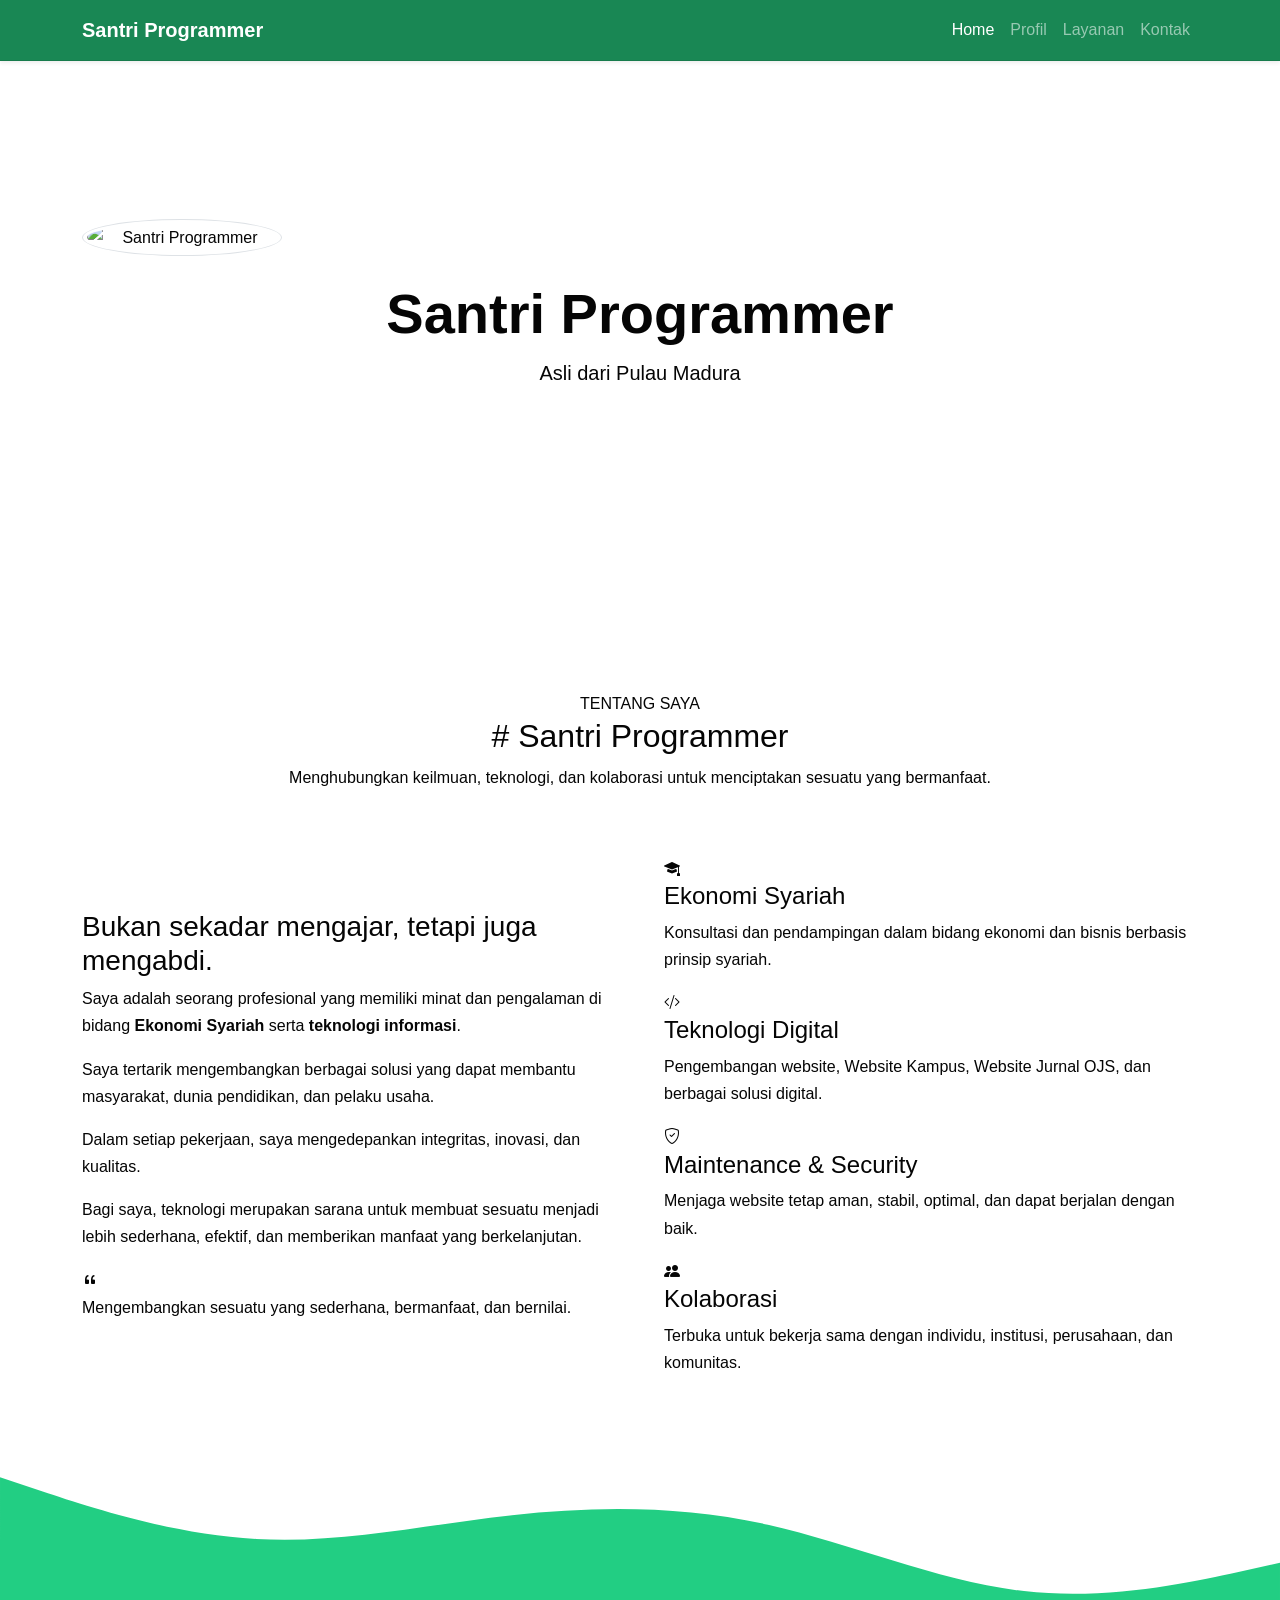
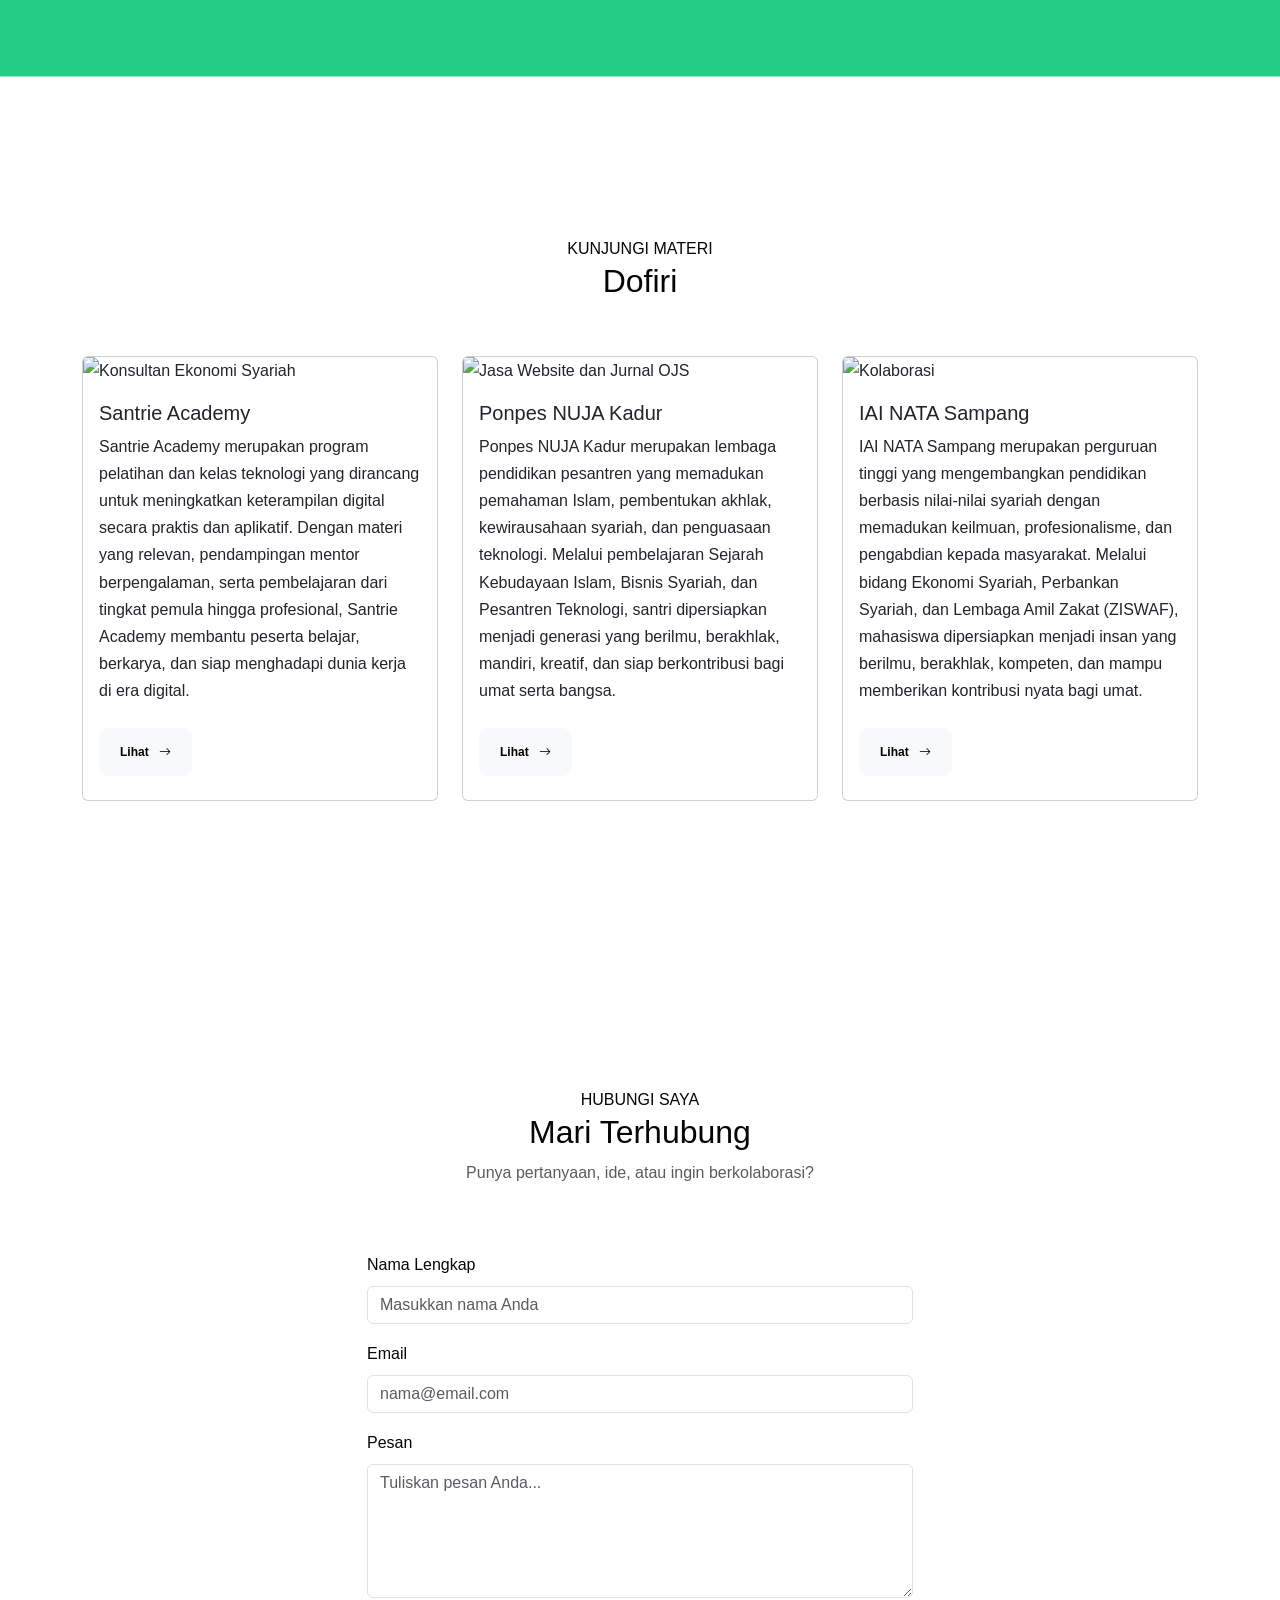
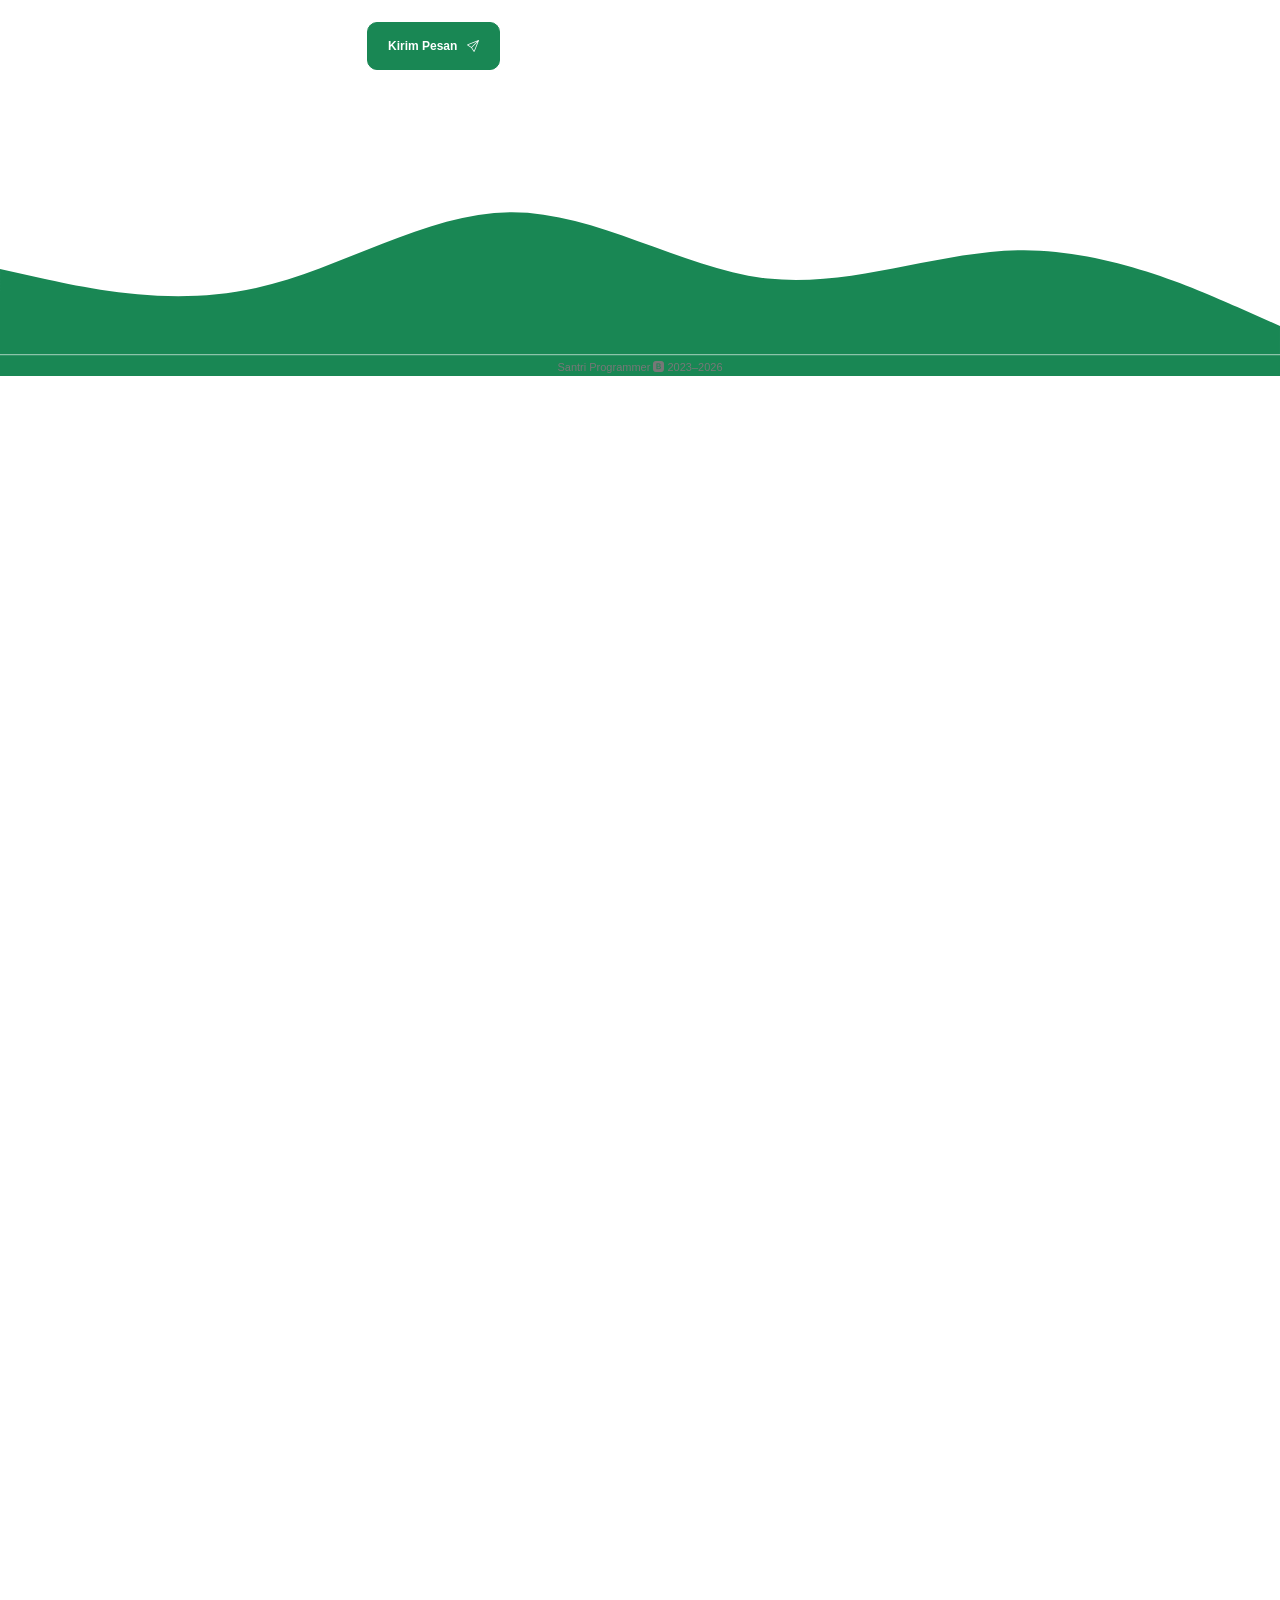
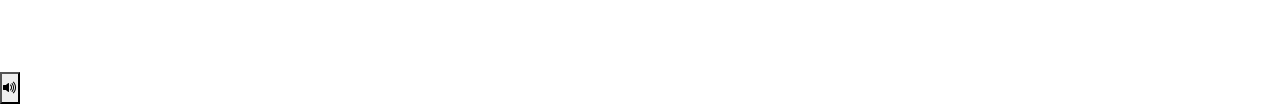
==== commit dfa63ed1: "Update fmt.Println message from 'Hello' to 'Goodbye'" ====
--- a/index.html
+++ b/index.html
@@ -1,1143 +1,921 @@
 <!DOCTYPE html>
 <html lang="id">
+
 <head>
-    <meta charset="UTF-8">
-    <meta name="viewport" content="width=device-width, initial-scale=1.0">
-
-    <meta name="description" content="Dhoqi — personal profile, education, experience, organization, and professional journey.">
-    <meta name="author" content="Dhoqi">
-
-    <title>Dhoqi</title>
-
-    <link rel="preconnect" href="https://fonts.googleapis.com">
-    <link rel="preconnect" href="https://fonts.gstatic.com" crossorigin>
-
-    <link href="https://fonts.googleapis.com/css2?family=Inter:wght@400;500;600;700;800&family=Space+Grotesk:wght@500;600;700&display=swap" rel="stylesheet">
-
-    <link rel="stylesheet"
-          href="https://cdnjs.cloudflare.com/ajax/libs/font-awesome/6.5.2/css/all.min.css">
-
-    <link rel="stylesheet" href="style.css">
+
+  <!-- ==================================================
+       META
+       ================================================== -->
+
+  <!-- Menentukan karakter yang digunakan -->
+  <meta charset="utf-8">
+
+  <!-- Membuat website responsive di HP/tablet -->
+  <meta name="viewport" content="width=device-width, initial-scale=1">
+
+
+  <!-- ==================================================
+       BOOTSTRAP CSS
+       ================================================== -->
+
+  <link
+    href="https://cdn.jsdelivr.net/npm/bootstrap@5.0.2/dist/css/bootstrap.min.css"
+    rel="stylesheet">
+
+
+  <!-- ==================================================
+       BOOTSTRAP ICON
+       Digunakan untuk icon
+       ================================================== -->
+
+  <link
+    rel="stylesheet"
+    href="https://cdn.jsdelivr.net/npm/bootstrap-icons@1.10.5/font/bootstrap-icons.css">
+
+
+  <!-- ==================================================
+       CSS SENDIRI
+       File style.css harus berada satu folder
+       dengan index.html
+       ================================================== -->
+
+  <link rel="stylesheet" href="style.css">
+
+
+  <!-- Judul pada tab browser -->
+
+  <title>Santri Programmer</title>
+
 </head>
 
-<body>
-
-    <div class="background-grid"></div>
-
-    <!-- =========================
-         NAVBAR
-    ========================== -->
-
-    <header class="navbar">
-
-        <div class="container nav-container">
-
-            <a href="#home" class="logo">
-                <span>D</span>
-                Dhoqi
+
+<body id="home">
+
+
+  <!-- ==================================================
+       NAVBAR
+       ================================================== -->
+
+  <nav class="navbar navbar-expand-lg navbar-dark bg-success shadow-sm fixed-top">
+
+    <div class="container">
+
+      <!-- Nama / Brand -->
+
+      <a class="navbar-brand fw-bold" href="#home">
+        Santri Programmer
+      </a>
+
+
+      <!-- ==================================================
+           TOMBOL HAMBURGER
+
+           Tombol ini muncul di layar HP.
+           Bootstrap JavaScript diperlukan agar tombol
+           dapat membuka menu.
+           ================================================== -->
+
+      <button
+        class="navbar-toggler"
+        type="button"
+        data-bs-toggle="collapse"
+        data-bs-target="#navbarNav"
+        aria-controls="navbarNav"
+        aria-expanded="false"
+        aria-label="Toggle navigation">
+
+        <span class="navbar-toggler-icon"></span>
+
+      </button>
+
+
+      <!-- ==================================================
+           MENU NAVBAR
+           ================================================== -->
+
+      <div class="collapse navbar-collapse" id="navbarNav">
+
+        <ul class="navbar-nav ms-auto">
+
+
+          <!-- Home -->
+
+          <li class="nav-item">
+
+            <a class="nav-link active" href="#home">
+              Home
             </a>
 
-            <nav class="desktop-nav">
-
-                <a href="#tentang">
-                    Tentang
-                </a>
-
-                <a href="#pendidikan">
-                    Pendidikan
-                </a>
-
-                <a href="#organisasi">
-                    Organisasi
-                </a>
-
-                <a href="#pengalaman">
-                    Pengalaman
-                </a>
-
-            </nav>
-
-            <a href="mailto:dofirialmaduri@gmail.com"
-               class="nav-button">
-
-                <i class="fa-solid fa-arrow-up-right-from-square"></i>
-
-                Hubungi
-
+          </li>
+
+
+          <!-- Profil -->
+
+          <li class="nav-item">
+
+            <a class="nav-link" href="#profil">
+              Profil
             </a>
 
+          </li>
+
+
+          <!-- Layanan -->
+
+          <li class="nav-item">
+
+            <a class="nav-link" href="#grup">
+              Layanan
+            </a>
+
+          </li>
+
+
+          <!-- Kontak -->
+
+          <li class="nav-item">
+
+            <a class="nav-link" href="#kontak">
+              Kontak
+            </a>
+
+          </li>
+
+
+        </ul>
+
+      </div>
+
+    </div>
+
+  </nav>
+
+
+  <!-- ==================================================
+       AKHIR NAVBAR
+       ================================================== -->
+
+
+
+  <!-- ==================================================
+       HERO / JUMBOTRON
+       ================================================== -->
+
+  <section class="jumbotron text-center" id="hero">
+  <canvas id="particle-network" class="particle-network"></canvas>
+    <div class="container">
+
+
+      <!-- Foto Profil -->
+
+      <img
+        src="img/SP.png"
+        alt="Santri Programmer"
+        width="200"
+        class="rounded-circle img-thumbnail hero-image">
+
+
+      <!-- Nama -->
+
+      <h1 class="display-4 fw-bold mt-4">
+      Santri Programmer
+      </h1>
+
+
+      <!-- Kalimat pendek -->
+
+      <p class="lead">
+        Asli dari Pulau Madura
+      </p>
+
+
+    </div>
+
+
+    <!-- ==================================================
+         WAVE HERO
+         ================================================== -->
+
+    <svg
+      xmlns="http://www.w3.org/2000/svg"
+      viewBox="0 0 1440 320"
+      class="hero-wave">
+
+      <path
+        fill="#ffffff"
+        d="M0,192L60,197.3C120,203,240,213,360,181.3C480,149,600,75,720,85.3C840,96,960,192,1080,224C1200,256,1320,224,1380,208L1440,192L1440,320L1380,320C1320,320,1200,320,1080,320C960,320,840,320,720,320C600,320,480,320,360,320C240,320,120,320,60,320L0,320Z">
+      </path>
+
+    </svg>
+
+  </section>
+
+
+  <!-- ==================================================
+       AKHIR HERO
+       ================================================== -->
+
+
+
+  <!-- ==================================================
+       PROFIL
+       ================================================== -->
+
+  <section id="profil" class="profil-section">
+
+    <div class="container">
+
+
+      <!-- Judul Profil -->
+
+      <div class="row justify-content-center text-center mb-5">
+
+        <div class="col-lg-8">
+
+          <span class="profil-badge">
+            TENTANG SAYA
+          </span>
+
+          <h2 class="profil-title">
+            #
+            <span>Santri Programmer</span>
+          </h2>
+
+          <p class="profil-intro">
+            Menghubungkan keilmuan, teknologi, dan kolaborasi
+            untuk menciptakan sesuatu yang bermanfaat.
+          </p>
+
         </div>
 
-    </header>
-
-
-    <main id="home">
-
-
-        <!-- =========================
-             HERO
-        ========================== -->
-
-        <section class="hero" id="tentang">
-
-            <div class="container hero-container">
-
-                <div class="hero-content">
-
-                    <div class="status">
-
-                        <span></span>
-
-                        Available for collaboration
-
-                    </div>
-
-
-                    <p class="eyebrow">
-                        PERSONAL PROFILE
-                    </p>
-
-
-                    <h1>
-                        Dhoqi
-                    </h1>
-
-
-                    <p class="hero-description">
-
-                        Entrepreneur, Programmer, Dosen, dan praktisi
-                        yang memiliki ketertarikan pada teknologi,
-                        pendidikan, bisnis, serta pengembangan masyarakat.
-
-                    </p>
-
-
-                    <div class="hero-buttons">
-
-                        <a href="mailto:dofirialmaduri@gmail.com"
-                           class="btn btn-primary">
-
-                            <i class="fa-solid fa-paper-plane"></i>
-
-                            Hubungi Saya
-
-                        </a>
-
-
-                        <a href="#pendidikan"
-                           class="btn btn-outline">
-
-                            Lihat Profil
-
-                            <i class="fa-solid fa-arrow-down"></i>
-
-                        </a>
-
-                    </div>
-
-
-                    <div class="social-links">
-
-                        <a href="mailto:dofirialmaduri@gmail.com"
-                           aria-label="Email"
-                           title="Email">
-
-                            <i class="fa-solid fa-envelope"></i>
-
-                        </a>
-
-
-                        <a href="https://github.com/"
-                           target="_blank"
-                           rel="noopener"
-                           aria-label="GitHub"
-                           title="GitHub">
-
-                            <i class="fa-brands fa-github"></i>
-
-                        </a>
-
-
-                        <a href="#"
-                           aria-label="LinkedIn"
-                           title="LinkedIn">
-
-                            <i class="fa-brands fa-linkedin-in"></i>
-
-                        </a>
-
-                    </div>
-
-                </div>
-
-
-                <!-- PROFILE -->
-
-                <div class="profile-wrapper">
-
-                    <div class="profile-card">
-
-                        <div class="profile-top">
-
-                            <span>
-                                PROFILE
-                            </span>
-
-                            <span class="profile-dot"></span>
-
-                        </div>
-
-
-                        <div class="profile-image">
-
-                            <img
-                                src="https://res.cloudinary.com/dolovis/image/upload/v1788136634/guru_g79u1v.jpg"
-                                alt="Dhoqi">
-
-                        </div>
-
-
-                        <div class="profile-info">
-
-                            <h2>
-                                Dhoqi
-                            </h2>
-
-                            <p>
-                                ME, AWP
-                            </p>
-
-
-                            <div class="profile-line"></div>
-
-
-                            <div class="profile-location">
-
-                                <i class="fa-solid fa-location-dot"></i>
-
-                                <span>
-                                    Jrengik, Sampang
-                                    <br>
-                                    Madura, Jawa Timur
-                                </span>
-
-                            </div>
-
-                        </div>
-
-                    </div>
-
-                </div>
-
-            </div>
-
-        </section>
-
-
-
-        <!-- =========================
-             DATA PRIBADI
-        ========================== -->
-
-        <section class="section">
-
-            <div class="container">
-
-                <div class="section-heading">
-
-                    <div>
-
-                        <span class="section-number">
-                            01
-                        </span>
-
-                        <h2>
-                            Data Pribadi
-                        </h2>
-
-                    </div>
-
-                    <p>
-                        Informasi dasar dan identitas profesional.
-                    </p>
-
-                </div>
-
-
-                <div class="personal-grid">
-
-
-                    <article class="info-card">
-
-                        <div class="info-icon">
-
-                            <i class="fa-solid fa-user"></i>
-
-                        </div>
-
-                        <div>
-
-                            <small>
-                                Nama
-                            </small>
-
-                            <strong>
-                                Dhoqi Dofiri, ME, AWP.
-                            </strong>
-
-                        </div>
-
-                    </article>
-
-
-                    <article class="info-card">
-
-                        <div class="info-icon">
-
-                            <i class="fa-solid fa-calendar"></i>
-
-                        </div>
-
-                        <div>
-
-                            <small>
-                                Tempat, Tanggal Lahir
-                            </small>
-
-                            <strong>
-                                Brebès, 15 Agustus 1991
-                            </strong>
-
-                        </div>
-
-                    </article>
-
-
-                    <article class="info-card">
-
-                        <div class="info-icon">
-
-                            <i class="fa-solid fa-mars"></i>
-
-                        </div>
-
-                        <div>
-
-                            <small>
-                                Jenis Kelamin
-                            </small>
-
-                            <strong>
-                                Laki-Laki
-                            </strong>
-
-                        </div>
-
-                    </article>
-
-
-                    <article class="info-card">
-
-                        <div class="info-icon">
-
-                            <i class="fa-solid fa-mosque"></i>
-
-                        </div>
-
-                        <div>
-
-                            <small>
-                                Domisili
-                            </small>
-
-                            <strong>
-                                Jrengik, Sampang, Madura
-                            </strong>
-
-                        </div>
-
-                    </article>
-
-
-                    <article class="info-card">
-
-                        <div class="info-icon">
-
-                            <i class="fa-solid fa-phone"></i>
-
-                        </div>
-
-                        <div>
-
-                            <small>
-                                Handphone
-                            </small>
-
-                            <strong>
-                                085257059250
-                            </strong>
-
-                        </div>
-
-                    </article>
-
-
-                    <article class="info-card">
-
-                        <div class="info-icon">
-
-                            <i class="fa-solid fa-envelope"></i>
-
-                        </div>
-
-                        <div>
-
-                            <small>
-                                Email
-                            </small>
-
-                            <strong>
-                                dofirialmaduri@gmail.com
-                            </strong>
-
-                        </div>
-
-                    </article>
-
-                </div>
-
-            </div>
-
-        </section>
-
-
-
-        <!-- =========================
-             PENDIDIKAN
-        ========================== -->
-
-        <section class="section section-dark"
-                 id="pendidikan">
-
-            <div class="container">
-
-
-                <div class="section-heading section-heading-dark">
-
-                    <div>
-
-                        <span class="section-number">
-                            02
-                        </span>
-
-                        <h2>
-                            Pendidikan
-                        </h2>
-
-                    </div>
-
-                    <p>
-                        Perjalanan pendidikan formal dan non-formal.
-                    </p>
-
-                </div>
-
-
-                <div class="timeline">
-
-
-                    <div class="timeline-item">
-
-                        <div class="timeline-dot"></div>
-
-                        <div class="timeline-content">
-
-                            <span class="timeline-label">
-                                Pendidikan Dasar
-                            </span>
-
-                            <h3>
-                                SDN Negeri 1 Jrengik
-                            </h3>
-
-                            <p>
-                                Sekolah Dasar
-                            </p>
-
-                        </div>
-
-                    </div>
-
-
-                    <div class="timeline-item">
-
-                        <div class="timeline-dot"></div>
-
-                        <div class="timeline-content">
-
-                            <span class="timeline-label">
-                                Pendidikan Menengah
-                            </span>
-
-                            <h3>
-                                SMP Negeri 1 Jrengik
-                            </h3>
-
-                            <p>
-                                Sekolah Menengah Pertama
-                            </p>
-
-                        </div>
-
-                    </div>
-
-
-                    <div class="timeline-item">
-
-                        <div class="timeline-dot"></div>
-
-                        <div class="timeline-content">
-
-                            <span class="timeline-label">
-                                Pendidikan Menengah
-                            </span>
-
-                            <h3>
-                                SMA Negeri 1 Brebes
-                            </h3>
-
-                            <p>
-                                Sekolah Menengah Atas
-                            </p>
-
-                        </div>
-
-                    </div>
-
-
-                    <div class="timeline-item">
-
-                        <div class="timeline-dot"></div>
-
-                        <div class="timeline-content">
-
-                            <span class="timeline-label">
-                                Strata 1
-                            </span>
-
-                            <h3>
-                                Universitas Trunojoyo Madura
-                            </h3>
-
-                            <p>
-                                Strata 1
-                            </p>
-
-                        </div>
-
-                    </div>
-
-
-                    <div class="timeline-item">
-
-                        <div class="timeline-dot"></div>
-
-                        <div class="timeline-content">
-
-                            <span class="timeline-label">
-                                Strata 2
-                            </span>
-
-                            <h3>
-                                UIN Sunan Ampel Surabaya
-                            </h3>
-
-                            <p>
-                                Strata 2
-                            </p>
-
-                        </div>
-
-                    </div>
-
-                </div>
-
-
-
-                <!-- NON FORMAL -->
-
-                <div class="sub-heading">
-
-                    <span>
-                        03
-                    </span>
-
-                    <h3>
-                        Pendidikan Non-Formal
-                    </h3>
-
-                </div>
-
-
-                <div class="certification-grid">
-
-
-                    <article class="cert-card">
-
-                        <span>01</span>
-
-                        <h4>
-                            EQ Leadership Center
-                        </h4>
-
-                        <p>
-                            Emotional Spiritual Quotient
-                        </p>
-
-                    </article>
-
-
-                    <article class="cert-card">
-
-                        <span>02</span>
-
-                        <h4>
-                            Sekolah Amil Zakat
-                        </h4>
-
-                        <p>
-                            ZIS
-                        </p>
-
-                    </article>
-
-
-                    <article class="cert-card">
-
-                        <span>03</span>
-
-                        <h4>
-                            Digital Fundraising
-                        </h4>
-
-                        <p>
-                            Fundraising digital
-                        </p>
-
-                    </article>
-
-
-                    <article class="cert-card">
-
-                        <span>04</span>
-
-                        <h4>
-                            Sertifikasi Amil BNSP
-                        </h4>
-
-                        <p>
-                            Sertifikasi profesional
-                        </p>
-
-                    </article>
-
-
-                    <article class="cert-card">
-
-                        <span>05</span>
-
-                        <h4>
-                            Sertifikasi Pengelola Zakat BNSP
-                        </h4>
-
-                        <p>
-                            Sertifikasi profesional
-                        </p>
-
-                    </article>
-
-
-                    <article class="cert-card">
-
-                        <span>06</span>
-
-                        <h4>
-                            Associate Wealth Planner Syariah
-                        </h4>
-
-                        <p>
-                            AWP Syariah
-                        </p>
-
-                    </article>
-
-
-                    <article class="cert-card">
-
-                        <span>07</span>
-
-                        <h4>
-                            Teknik Ilmu Perpustakaan
-                        </h4>
-
-                        <p>
-                            Penulisan, Penyuntingan,
-                            Pengelolaan Informasi / Berita
-                            (Jurnalistik)
-                        </p>
-
-                    </article>
-
-
-                    <article class="cert-card">
-
-                        <span>08</span>
-
-                        <h4>
-                            Program Web Developer
-                        </h4>
-
-                        <p>
-                            Web Development
-                        </p>
-
-                    </article>
-
-                </div>
-
-            </div>
-
-        </section>
-
-
-
-        <!-- =========================
-             ORGANISASI
-        ========================== -->
-
-        <section class="section"
-                 id="organisasi">
-
-            <div class="container">
-
-
-                <div class="section-heading">
-
-                    <div>
-
-                        <span class="section-number">
-                            04
-                        </span>
-
-                        <h2>
-                            Organisasi
-                        </h2>
-
-                    </div>
-
-                    <p>
-                        Pengalaman organisasi dan kepemimpinan.
-                    </p>
-
-                </div>
-
-
-                <div class="experience-list">
-
-
-                    <article class="experience-card">
-
-                        <div class="experience-number">
-                            01
-                        </div>
-
-                        <div>
-
-                            <h3>
-                                HMI
-                            </h3>
-
-                            <p>
-                                Pengembangan &amp;
-                                Keorganisasian F-KIS UTM
-                            </p>
-
-                        </div>
-
-                    </article>
-
-
-                    <article class="experience-card">
-
-                        <div class="experience-number">
-                            02
-                        </div>
-
-                        <div>
-
-                            <h3>
-                                Umkihafz
-                            </h3>
-
-                            <p>
-                                Universitas Trunojoyo Madura
-                            </p>
-
-                        </div>
-
-                    </article>
-
-
-                    <article class="experience-card">
-
-                        <div class="experience-number">
-                            03
-                        </div>
-
-                        <div>
-
-                            <h3>
-                                Remas Al-Hidayah Jrengik
-                            </h3>
-
-                            <p>
-                                Organisasi kepemudaan dan keagamaan
-                            </p>
-
-                        </div>
-
-                    </article>
-
-
-                    <article class="experience-card">
-
-                        <div class="experience-number">
-                            04
-                        </div>
-
-                        <div>
-
-                            <h3>
-                                Karang Taruna Desa Jrengik
-                            </h3>
-
-                            <p>
-                                Organisasi sosial kemasyarakatan
-                            </p>
-
-                        </div>
-
-                    </article>
-
-
-                    <article class="experience-card">
-
-                        <div class="experience-number">
-                            05
-                        </div>
-
-                        <div>
-
-                            <h3>
-                                ISC Jaya Anugrah
-                            </h3>
-
-                            <p>
-                                Direktur, Sampang Madura
-                            </p>
-
-                        </div>
-
-                    </article>
-
-                </div>
-
-            </div>
-
-        </section>
-
-
-
-        <!-- =========================
-             PENGALAMAN
-        ========================== -->
-
-        <section class="section section-light"
-                 id="pengalaman">
-
-            <div class="container">
-
-
-                <div class="section-heading">
-
-                    <div>
-
-                        <span class="section-number">
-                            05
-                        </span>
-
-                        <h2>
-                            Pengalaman
-                        </h2>
-
-                    </div>
-
-                    <p>
-                        Lintasan profesional di bidang perbankan,
-                        zakat, pendidikan, dan pengembangan.
-                    </p>
-
-                </div>
-
-
-                <div class="work-grid">
-
-
-                    <article class="work-card">
-
-                        <div class="work-icon">
-
-                            <i class="fa-solid fa-building-columns"></i>
-
-                        </div>
-
-                        <div>
-
-                            <span>
-                                Experience
-                            </span>
-
-                            <h3>
-                                Bank Tabungan Negara (BTN)
-                            </h3>
-
-                            <p>
-                                Bangkalan
-                            </p>
-
-                        </div>
-
-                    </article>
-
-
-                    <article class="work-card">
-
-                        <div class="work-icon">
-
-                            <i class="fa-solid fa-bullhorn"></i>
-
-                        </div>
-
-                        <div>
-
-                            <span>
-                                Experience
-                            </span>
-
-                            <h3>
-                                YDSF LAZNAS
-                            </h3>
-
-                            <p>
-                                Sidoarjo — Creative Team
-                            </p>
-
-                        </div>
-
-                    </article>
-
-
-                    <article class="work-card">
-
-                        <div class="work-icon">
-
-                            <i class="fa-solid fa-hand-holding-heart"></i>
-
-                        </div>
-
-                        <div>
-
-                            <span>
-                                Experience
-                            </span>
-
-                            <h3>
-                                LAZNAS BMH
-                            </h3>
-
-                            <p>
-                                Sampang — Fundraising
-                            </p>
-
-                        </div>
-
-                    </article>
-
-
-                    <article class="work-card active">
-
-                        <div class="work-icon">
-
-                            <i class="fa-solid fa-coins"></i>
-
-                        </div>
-
-                        <div>
-
-                            <span>
-                                Current
-                            </span>
-
-                            <h3>
-                                Program Zakat &amp; Infaq
-                            </h3>
-
-                            <p>
-                                Ketua Program Zakat, Infaq,
-                                Sedekah di Ponpes Nurul Jadid.
-                            </p>
-
-                        </div>
-
-                    </article>
-
-
-                    <article class="work-card active">
-
-                        <div class="work-icon">
-
-                            <i class="fa-solid fa-users"></i>
-
-                        </div>
-
-                        <div>
-
-                            <span>
-                                Current
-                            </span>
-
-                            <h3>
-                                Pembina BEM
-                            </h3>
-
-                            <p>
-                                Pembina BEM di Ponpes Nurul
-                                Jadid Pamekasan.
-                            </p>
-
-                        </div>
-
-                    </article>
-
-
-                    <article class="work-card active">
-
-                        <div class="work-icon">
-
-                            <i class="fa-solid fa-chalkboard-user"></i>
-
-                        </div>
-
-                        <div>
-
-                            <span>
-                                Current
-                            </span>
-
-                            <h3>
-                                Dosen
-                            </h3>
-
-                            <p>
-                                Dosen Perbankan &amp;
-                                Ekonomi Syariah IAI Nahdhatul
-                                Thullab Sampang.
-                            </p>
-
-                        </div>
-
-                    </article>
-
-                </div>
-
-            </div>
-
-        </section>
-
-
-
-        <!-- =========================
-             CTA
-        ========================== -->
-
-        <section class="cta">
-
-            <div class="container">
-
-                <div class="cta-box">
-
-                    <div>
-
-                        <span>
-                            LET'S CONNECT
-                        </span>
-
-                        <h2>
-                            Mari berkolaborasi
-                            untuk sesuatu yang
-                            lebih besar.
-                        </h2>
-
-                    </div>
-
-
-                    <a href="mailto:dofirialmaduri@gmail.com"
-                       class="btn btn-primary">
-
-                        <i class="fa-solid fa-paper-plane"></i>
-
-                        Hubungi Saya
-
-                    </a>
-
-                </div>
-
-            </div>
-
-        </section>
-
-    </main>
-
-
-
-    <!-- FOOTER -->
-
-    <footer>
-
-        <div class="container footer-container">
-
-            <div>
-
-                <strong>
-                    Dhoqi
-                </strong>
+      </div>
+
+
+      <!-- Isi Profil -->
+
+      <div class="row align-items-center g-5">
+
+
+        <!-- ==================================================
+             KOLOM KIRI
+             ================================================== -->
+
+        <div class="col-lg-6">
+
+          <div class="profil-text">
+
+            <h3>
+              Bukan sekadar mengajar,
+              <span>tetapi juga mengabdi.</span>
+            </h3>
+
+
+            <p>
+              Saya adalah seorang profesional yang memiliki minat
+              dan pengalaman di bidang
+              <strong>Ekonomi Syariah</strong> serta
+              <strong>teknologi informasi</strong>.
+            </p>
+
+
+            <p>
+              Saya tertarik mengembangkan berbagai solusi yang
+              dapat membantu masyarakat, dunia pendidikan,
+              dan pelaku usaha.
+            </p>
+
+
+            <p>
+              Dalam setiap pekerjaan, saya mengedepankan
+              integritas, inovasi, dan kualitas.
+            </p>
+
+
+            <p>
+              Bagi saya, teknologi merupakan sarana untuk membuat
+              sesuatu menjadi lebih sederhana, efektif,
+              dan memberikan manfaat yang berkelanjutan.
+            </p>
+
+
+            <!-- Quote -->
+
+            <div class="profil-highlight">
+
+              <i class="bi bi-quote"></i>
+
+              <p>
+                Mengembangkan sesuatu yang sederhana,
+                bermanfaat, dan bernilai.
+              </p>
+
+            </div>
+
+          </div>
+
+        </div>
+
+
+        <!-- ==================================================
+             KOLOM KANAN
+             ================================================== -->
+
+        <div class="col-lg-6">
+
+          <div class="profil-card-wrapper">
+
+
+            <!-- Card 1 -->
+
+            <div class="profil-card">
+
+              <div class="profil-icon">
+
+                <i class="bi bi-mortarboard-fill"></i>
+
+              </div>
+
+              <div>
+
+                <h4>
+                  Ekonomi Syariah
+                </h4>
 
                 <p>
-                    Personal Profile
+                  Konsultasi dan pendampingan dalam bidang
+                  ekonomi dan bisnis berbasis prinsip syariah.
                 </p>
 
-            </div>
-
-
-            <div class="footer-right">
-
-                © 2026 Dhoqi
-
-            </div>
+              </div>
+
+            </div>
+
+
+            <!-- Card 2 -->
+
+            <div class="profil-card">
+
+              <div class="profil-icon">
+
+                <i class="bi bi-code-slash"></i>
+
+              </div>
+
+              <div>
+
+                <h4>
+                  Teknologi Digital
+                </h4>
+
+                <p>
+                  Pengembangan website, Website Kampus,
+                  Website Jurnal OJS, dan berbagai solusi digital.
+                </p>
+
+              </div>
+
+            </div>
+
+
+            <!-- Card 3 -->
+
+            <div class="profil-card">
+
+              <div class="profil-icon">
+
+                <i class="bi bi-shield-check"></i>
+
+              </div>
+
+              <div>
+
+                <h4>
+                  Maintenance & Security
+                </h4>
+
+                <p>
+                  Menjaga website tetap aman, stabil,
+                  optimal, dan dapat berjalan dengan baik.
+                </p>
+
+              </div>
+
+            </div>
+
+
+            <!-- Card 4 -->
+
+            <div class="profil-card">
+
+              <div class="profil-icon">
+
+                <i class="bi bi-people-fill"></i>
+
+              </div>
+
+              <div>
+
+                <h4>
+                  Kolaborasi
+                </h4>
+
+                <p>
+                  Terbuka untuk bekerja sama dengan individu,
+                  institusi, perusahaan, dan komunitas.
+                </p>
+
+              </div>
+
+            </div>
+
+
+          </div>
 
         </div>
 
-    </footer>
-
+      </div>
+
+    </div>
+
+
+    <!-- Wave Profil -->
+
+    <svg
+      xmlns="http://www.w3.org/2000/svg"
+      viewBox="0 0 1440 320"
+      class="profil-wave">
+
+      <path
+        fill="#22CE83"
+        d="M0,96L48,112C96,128,192,160,288,165.3C384,171,480,149,576,138.7C672,128,768,128,864,149.3C960,171,1056,213,1152,224C1248,235,1344,213,1392,202.7L1440,192L1440,320L1392,320C1344,320,1248,320,1152,320C1056,320,960,320,864,320C768,320,672,320,576,320C480,320,384,320,288,320C192,320,96,320,48,320L0,320Z">
+      </path>
+
+    </svg>
+
+  </section>
+
+
+  <!-- ==================================================
+       AKHIR PROFIL
+       ================================================== -->
+
+
+
+  <!-- ==================================================
+       LAYANAN
+       ================================================== -->
+
+  <section id="grup" class="layanan-section">
+  <canvas id="particle-network-layanan" class="particle-network"></canvas>
+    <div class="container">
+
+
+      <!-- Judul Layanan -->
+
+      <div class="row text-center mb-5">
+
+        <div class="col">
+
+          <span class="layanan-badge">
+            KUNJUNGI MATERI
+          </span>
+
+          <h2 class="layanan-title">
+            Dofiri
+          </h2>
+
+        </div>
+
+      </div>
+
+
+      <!-- Daftar Layanan -->
+
+      <div class="row g-4">
+
+
+        <!-- ==================================================
+             LAYANAN 1
+             ================================================== -->
+
+        <div class="col-md-4">
+
+          <div class="card layanan-card h-100">
+
+            <img
+              src="img/grup/santrieacademy.png"
+              class="card-img-top"
+              alt="Konsultan Ekonomi Syariah">
+
+
+            <div class="card-body">
+
+              <h5 class="card-title">
+                Santrie Academy 
+              </h5>
+
+              <p class="card-text">
+                Santrie Academy merupakan program pelatihan dan kelas teknologi yang dirancang untuk meningkatkan keterampilan digital secara praktis dan aplikatif. Dengan materi yang relevan, pendampingan mentor berpengalaman, serta pembelajaran dari tingkat pemula hingga profesional, Santrie Academy membantu peserta belajar, berkarya, dan siap menghadapi dunia kerja di era digital.
+              </p>
+
+            </div>
+
+
+            <div class="card-footer bg-transparent border-0 pb-4">
+
+              <a
+                class="btn btn-light layanan-button"
+                href="https://santriprogrammer.github.io/santrieacademy/"
+                target="_blank">
+
+                Lihat
+
+                <i class="bi bi-arrow-right"></i>
+
+              </a>
+
+            </div>
+
+          </div>
+
+        </div>
+
+
+
+        <!-- ==================================================
+             LAYANAN 2
+             ================================================== -->
+
+        <div class="col-md-4">
+
+          <div class="card layanan-card h-100">
+
+            <img
+              src="img/grup/ponpesnujakadur.png"
+              class="card-img-top"
+              alt="Jasa Website dan Jurnal OJS">
+
+
+            <div class="card-body">
+
+              <h5 class="card-title">
+                Ponpes NUJA Kadur
+              </h5>
+
+              <p class="card-text">
+                Ponpes NUJA Kadur merupakan lembaga pendidikan pesantren yang memadukan pemahaman Islam, pembentukan akhlak, kewirausahaan syariah, dan penguasaan teknologi. Melalui pembelajaran Sejarah Kebudayaan Islam, Bisnis Syariah, dan Pesantren Teknologi, santri dipersiapkan menjadi generasi yang berilmu, berakhlak, mandiri, kreatif, dan siap berkontribusi bagi umat serta bangsa.
+              </p>
+
+            </div>
+
+
+            <div class="card-footer bg-transparent border-0 pb-4">
+
+              <a
+                class="btn btn-light layanan-button"
+                href="https://santriprogrammer.github.io/ponpesnujakadur/"
+                target="_blank">
+
+                Lihat
+
+                <i class="bi bi-arrow-right"></i>
+
+              </a>
+
+            </div>
+
+          </div>
+
+        </div>
+
+
+
+        <!-- ==================================================
+             LAYANAN 3
+             ================================================== -->
+
+        <div class="col-md-4">
+
+          <div class="card layanan-card h-100">
+
+            <img
+              src="img/grup/iainatasampang.png"
+              class="card-img-top"
+              alt="Kolaborasi">
+
+
+            <div class="card-body">
+
+              <h5 class="card-title">
+                IAI NATA Sampang
+              </h5>
+
+              <p class="card-text">
+                IAI NATA Sampang merupakan perguruan tinggi yang mengembangkan pendidikan berbasis nilai-nilai syariah dengan memadukan keilmuan, profesionalisme, dan pengabdian kepada masyarakat. Melalui bidang Ekonomi Syariah, Perbankan Syariah, dan Lembaga Amil Zakat (ZISWAF), mahasiswa dipersiapkan menjadi insan yang berilmu, berakhlak, kompeten, dan mampu memberikan kontribusi nyata bagi umat.
+              </p>
+
+            </div>
+
+
+            <div class="card-footer bg-transparent border-0 pb-4">
+
+              <a
+                class="btn btn-light layanan-button"
+                href="https://santriprogrammer.github.io/iainatasampang/"
+                target="_blank">
+
+                Lihat
+
+                <i class="bi bi-arrow-right"></i>
+
+              </a>
+
+            </div>
+
+          </div>
+
+        </div>
+
+
+      </div>
+
+    </div>
+
+
+    <!-- Wave Layanan -->
+
+    <svg
+      xmlns="http://www.w3.org/2000/svg"
+      viewBox="0 0 1440 320"
+      class="layanan-wave">
+
+      <path
+        fill="#ffffff"
+        d="M0,224L48,234.7C96,245,192,267,288,245.3C384,224,480,160,576,160C672,160,768,224,864,234.7C960,245,1056,203,1152,202.7C1248,203,1344,245,1392,266.7L1440,288L1440,320L1392,320C1344,320,1248,320,1152,320C1056,320,960,320,864,320C768,320,672,320,576,320C480,320,384,320,288,320C192,320,96,320,48,320L0,320Z">
+      </path>
+
+    </svg>
+
+  </section>
+
+
+  <!-- ==================================================
+       AKHIR LAYANAN
+       ================================================== -->
+
+
+
+  <!-- ==================================================
+       KONTAK
+       ================================================== -->
+
+  <section id="kontak" class="kontak-section">
+
+    <div class="container">
+
+
+      <!-- Judul -->
+
+      <div class="row text-center mb-5">
+
+        <div class="col">
+
+          <span class="kontak-badge">
+            HUBUNGI SAYA
+          </span>
+
+          <h2>
+            Mari Terhubung
+          </h2>
+
+          <p class="text-muted">
+            Punya pertanyaan, ide, atau ingin berkolaborasi?
+          </p>
+
+        </div>
+
+      </div>
+
+
+      <!-- Form -->
+
+      <div class="row justify-content-center">
+
+        <div class="col-lg-6">
+
+          <form class="kontak-form">
+
+
+            <!-- Nama -->
+
+            <div class="mb-3">
+
+              <label
+                for="name"
+                class="form-label">
+
+                Nama Lengkap
+
+              </label>
+
+              <input
+                type="text"
+                class="form-control"
+                id="name"
+                placeholder="Masukkan nama Anda">
+
+            </div>
+
+
+            <!-- Email -->
+
+            <div class="mb-3">
+
+              <label
+                for="email"
+                class="form-label">
+
+                Email
+
+              </label>
+
+              <input
+                type="email"
+                class="form-control"
+                id="email"
+                placeholder="nama@email.com">
+
+            </div>
+
+
+            <!-- Pesan -->
+
+            <div class="mb-4">
+
+              <label
+                for="pesan"
+                class="form-label">
+
+                Pesan
+
+              </label>
+
+              <textarea
+                class="form-control"
+                id="pesan"
+                rows="5"
+                placeholder="Tuliskan pesan Anda..."></textarea>
+
+            </div>
+
+
+            <!-- Tombol -->
+
+            <button
+              type="submit"
+              class="btn btn-success kontak-button">
+
+              Kirim Pesan
+
+              <i class="bi bi-send"></i>
+
+            </button>
+
+
+          </form>
+
+        </div>
+
+      </div>
+
+    </div>
+
+  </section>
+
+
+  <!-- ==================================================
+       AKHIR KONTAK
+       ================================================== -->
+
+
+
+  <!-- ==================================================
+       FOOTER WAVE
+       ================================================== -->
+
+  <svg
+    xmlns="http://www.w3.org/2000/svg"
+    viewBox="0 0 1440 320"
+    class="footer-wave">
+
+    <path
+      fill="#198754"
+      d="M0,224L48,234.7C96,245,192,267,288,245.3C384,224,480,160,576,160C672,160,768,224,864,234.7C960,245,1056,203,1152,202.7C1248,203,1344,245,1392,266.7L1440,288L1440,320L1392,320C1344,320,1248,320,1152,320C1056,320,960,320,864,320C768,320,672,320,576,320C480,320,384,320,288,320C192,320,96,320,48,320L0,320Z">
+    </path>
+
+  </svg>
+
+
+
+  <!-- ==================================================
+       FOOTER
+       ================================================== -->
+
+  <footer class="footer bg-success text-white text-center">
+
+    <div class="container">
+
+      <p>
+        Santri Programmer
+
+        <i class="bi bi-bootstrap-fill"></i>
+
+        2023–2026
+      </p>
+
+    </div>
+
+  </footer>
+
+<!-- =====================================================
+     WHATSAPP FLOATING BUTTON
+     ===================================================== -->
+
+<div class="whatsapp-floating">
+
+    <a
+    href="https://wa.me/6285257059250?text=%2AAssalamualaikum%20Wr.%20Wb.%2A%0AMohon%20Maaf%20Min%20%2ASantrri%20Programmer%2A%0ASaya%20Ingin%20Bertanya%2C%20Kiranya%20Berkenan%20%3F"
+    target="_blank"
+    rel="noopener noreferrer"
+    class="whatsapp-button"
+    aria-label="Chat WhatsApp Admin"
+>
+
+        <!-- Radar / Gelombang -->
+        <span class="wa-radar radar-1"></span>
+        <span class="wa-radar radar-2"></span>
+        <span class="wa-radar radar-3"></span>
+
+        <!-- Lingkaran berputar -->
+        <span class="wa-orbit orbit-1"></span>
+        <span class="wa-orbit orbit-2"></span>
+
+        <!-- Logo WhatsApp -->
+        <span class="whatsapp-icon">
+
+            <svg
+                viewBox="0 0 32 32"
+                xmlns="http://www.w3.org/2000/svg"
+                aria-hidden="true"
+            >
+                <path
+                    fill="#ffffff"
+                    d="M19.11 17.33c-.27-.14-1.59-.78-1.83-.87-.25-.09-.43-.14-.61.14-.18.27-.7.87-.86 1.05-.16.18-.32.2-.59.07-.27-.14-1.13-.42-2.15-1.34-.79-.7-1.33-1.56-1.49-1.82-.16-.27-.02-.41.12-.54.12-.12.27-.32.41-.48.14-.16.18-.27.27-.45.09-.18.05-.34-.02-.48-.07-.14-.61-1.47-.84-2.01-.22-.53-.45-.46-.61-.47h-.52c-.18 0-.48.07-.73.34-.25.27-.95.93-.95 2.26s.98 2.62 1.11 2.8c.14.18 1.93 2.95 4.67 4.13.65.28 1.16.45 1.56.58.66.21 1.26.18 1.73.11.53-.08 1.59-.65 1.82-1.28.23-.63.23-1.17.16-1.28-.07-.11-.25-.18-.52-.32z"
+                />
+
+                <path
+                    fill="#ffffff"
+                    d="M16 3.2c-7.07 0-12.8 5.73-12.8 12.8 0 2.26.59 4.38 1.63 6.22L3.2 28.8l6.77-1.59A12.75 12.75 0 0 0 16 28.8c7.07 0 12.8-5.73 12.8-12.8S23.07 3.2 16 3.2zm0 23.4c-2.13 0-4.1-.63-5.76-1.72l-.41-.27-4.02.94.96-3.91-.27-.43A10.57 10.57 0 0 1 5.43 16C5.43 10.17 10.17 5.43 16 5.43S26.57 10.17 26.57 16 21.83 26.6 16 26.6z"
+                />
+            </svg>
+
+        </span>
+
+        <!-- Titik kecil -->
+        <span class="wa-status"></span>
+
+    </a>
+
+</div>
+
+  <!-- ==================================================
+       BOOTSTRAP JAVASCRIPT
+       
+       INI PENTING!
+
+       Script ini membuat tombol hamburger Navbar
+       berfungsi pada perangkat mobile.
+
+       Saya sengaja TIDAK menggunakan integrity
+       agar tidak terjadi error pemuatan script.
+       ================================================== -->
+
+  <script src="https://cdn.jsdelivr.net/npm/bootstrap@5.0.2/dist/js/bootstrap.bundle.min.js"></script>
+  <script src="particles.js"></script>
+
+  <!-- BACKSOUND WEBSITE -->
+<audio id="background-music" loop>
+    <source src="audio/backsound.mp3" type="audio/mpeg">
+</audio>
+
+<!-- TOMBOL MUSIC -->
+<button id="music-button" aria-label="Putar atau hentikan musik">
+    <i class="bi bi-volume-up-fill"></i>
+</button>
+
+<script src="particles.js"></script>
+<script src="music.js"></script>
+  
 </body>
+
 </html>
--- a/style.css
+++ b/style.css
@@ -0,0 +1,2371 @@
+/* =========================================================
+   DHOQI — PERSONAL PROFILE
+   MONOCHROME / BLACK & WHITE
+   ========================================================= */
+
+:root {
+
+    --black: #050505;
+    --black-2: #0c0c0c;
+    --black-3: #151515;
+
+    --white: #ffffff;
+    --off-white: #f5f5f5;
+
+    --gray-1: #e8e8e8;
+    --gray-2: #b8b8b8;
+    --gray-3: #777777;
+    --gray-4: #444444;
+
+    --border-light: rgba(0, 0, 0, .09);
+    --border-dark: rgba(255, 255, 255, .12);
+
+    --radius: 22px;
+
+    --shadow:
+        0 24px 70px rgba(0, 0, 0, .12);
+
+}
+
+
+/* =========================================================
+   RESET
+   ========================================================= */
+
+* {
+
+    margin: 0;
+    padding: 0;
+
+    box-sizing: border-box;
+
+}
+
+
+html {
+
+    scroll-behavior: smooth;
+
+}
+
+
+body {
+
+    font-family:
+        "Inter",
+        sans-serif;
+
+    color:
+        var(--black);
+
+    background:
+        var(--white);
+
+    line-height:
+        1.7;
+
+    overflow-x:
+        hidden;
+
+}
+
+
+body,
+button,
+a {
+
+    -webkit-font-smoothing:
+        antialiased;
+
+}
+
+
+a {
+
+    color:
+        inherit;
+
+    text-decoration:
+        none;
+
+}
+
+
+img {
+
+    display:
+        block;
+
+    max-width:
+        100%;
+
+}
+
+
+button,
+a {
+
+    -webkit-tap-highlight-color:
+        transparent;
+
+}
+
+
+::selection {
+
+    color:
+        var(--white);
+
+    background:
+        var(--black);
+
+}
+
+
+/* =========================================================
+   CONTAINER
+   ========================================================= */
+
+.container {
+
+    width:
+        min(
+            1180px,
+            calc(100% - 48px)
+        );
+
+    margin-inline:
+        auto;
+
+}
+
+
+/* =========================================================
+   BACKGROUND
+   ========================================================= */
+
+.background-grid {
+
+    position:
+        fixed;
+
+    inset:
+        0;
+
+    pointer-events:
+        none;
+
+    z-index:
+        -2;
+
+    opacity:
+        .34;
+
+    background-image:
+
+        linear-gradient(
+            rgba(0, 0, 0, .025)
+            1px,
+            transparent 1px
+        ),
+
+        linear-gradient(
+            90deg,
+            rgba(0, 0, 0, .025)
+            1px,
+            transparent 1px
+        );
+
+    background-size:
+        42px 42px;
+
+}
+
+
+/* =========================================================
+   NAVBAR
+   ========================================================= */
+
+.navbar {
+
+    position:
+        sticky;
+
+    top:
+        0;
+
+    z-index:
+        100;
+
+    background:
+        rgba(255,255,255,.88);
+
+    backdrop-filter:
+        blur(18px);
+
+    border-bottom:
+        1px solid
+        var(--border-light);
+
+}
+
+
+.nav-container {
+
+    min-height:
+        78px;
+
+    display:
+        flex;
+
+    align-items:
+        center;
+
+    justify-content:
+        space-between;
+
+    gap:
+        28px;
+
+}
+
+
+/* LOGO */
+
+.logo {
+
+    display:
+        inline-flex;
+
+    align-items:
+        center;
+
+    gap:
+        10px;
+
+    font-family:
+        "Space Grotesk",
+        sans-serif;
+
+    font-size:
+        20px;
+
+    font-weight:
+        700;
+
+    letter-spacing:
+        -.5px;
+
+}
+
+
+.logo span {
+
+    width:
+        38px;
+
+    height:
+        38px;
+
+    display:
+        grid;
+
+    place-items:
+        center;
+
+    color:
+        var(--white);
+
+    background:
+        var(--black);
+
+    border-radius:
+        10px;
+
+    font-size:
+        16px;
+
+}
+
+
+/* NAVIGATION */
+
+.desktop-nav {
+
+    display:
+        flex;
+
+    align-items:
+        center;
+
+    gap:
+        30px;
+
+}
+
+
+.desktop-nav a {
+
+    position:
+        relative;
+
+    color:
+        var(--gray-4);
+
+    font-size:
+        13px;
+
+    font-weight:
+        600;
+
+    transition:
+        color .25s ease;
+
+}
+
+
+.desktop-nav a::after {
+
+    content:
+        "";
+
+    position:
+        absolute;
+
+    left:
+        0;
+
+    bottom:
+        -8px;
+
+    width:
+        0;
+
+    height:
+        1px;
+
+    background:
+        var(--black);
+
+    transition:
+        width .25s ease;
+
+}
+
+
+.desktop-nav a:hover {
+
+    color:
+        var(--black);
+
+}
+
+
+.desktop-nav a:hover::after {
+
+    width:
+        100%;
+
+}
+
+
+/* NAV BUTTON */
+
+.nav-button {
+
+    display:
+        inline-flex;
+
+    align-items:
+        center;
+
+    gap:
+        9px;
+
+    padding:
+        11px 17px;
+
+    color:
+        var(--white);
+
+    background:
+        var(--black);
+
+    border-radius:
+        10px;
+
+    font-size:
+        12px;
+
+    font-weight:
+        700;
+
+    transition:
+        transform .25s ease,
+        background .25s ease;
+
+}
+
+
+.nav-button:hover {
+
+    transform:
+        translateY(-2px);
+
+    background:
+        var(--black-3);
+
+}
+
+
+/* =========================================================
+   HERO
+   ========================================================= */
+
+.hero {
+
+    position:
+        relative;
+
+    min-height:
+        calc(100vh - 78px);
+
+    display:
+        flex;
+
+    align-items:
+        center;
+
+    padding:
+        90px 0 110px;
+
+    background:
+
+        radial-gradient(
+            circle at 88% 30%,
+            rgba(0,0,0,.055),
+            transparent 30%
+        ),
+
+        var(--white);
+
+}
+
+
+.hero-container {
+
+    display:
+        grid;
+
+    grid-template-columns:
+        1.05fr .95fr;
+
+    align-items:
+        center;
+
+    gap:
+        90px;
+
+}
+
+
+.hero-content {
+
+    max-width:
+        680px;
+
+}
+
+
+/* STATUS */
+
+.status {
+
+    display:
+        inline-flex;
+
+    align-items:
+        center;
+
+    gap:
+        9px;
+
+    padding:
+        8px 12px;
+
+    margin-bottom:
+        24px;
+
+    border:
+        1px solid
+        var(--border-light);
+
+    border-radius:
+        999px;
+
+    color:
+        var(--gray-4);
+
+    background:
+        var(--off-white);
+
+    font-size:
+        10px;
+
+    font-weight:
+        700;
+
+    letter-spacing:
+        1.2px;
+
+    text-transform:
+        uppercase;
+
+}
+
+
+.status span {
+
+    width:
+        7px;
+
+    height:
+        7px;
+
+    border-radius:
+        50%;
+
+    background:
+        var(--black);
+
+    box-shadow:
+        0 0 0 4px
+        rgba(0,0,0,.07);
+
+}
+
+
+/* EYEBROW */
+
+.eyebrow {
+
+    margin-bottom:
+        10px;
+
+    color:
+        var(--gray-3);
+
+    font-size:
+        11px;
+
+    font-weight:
+        800;
+
+    letter-spacing:
+        4px;
+
+}
+
+
+/* NAME */
+
+.hero h1 {
+
+    font-family:
+        "Space Grotesk",
+        sans-serif;
+
+    color:
+        var(--black);
+
+    font-size:
+        clamp(
+            78px,
+            10vw,
+            142px
+        );
+
+    line-height:
+        .88;
+
+    letter-spacing:
+        -7px;
+
+    font-weight:
+        700;
+
+}
+
+
+/* DESCRIPTION */
+
+.hero-description {
+
+    max-width:
+        590px;
+
+    margin-top:
+        34px;
+
+    color:
+        var(--gray-3);
+
+    font-size:
+        16px;
+
+}
+
+
+/* BUTTONS */
+
+.hero-buttons {
+
+    display:
+        flex;
+
+    flex-wrap:
+        wrap;
+
+    gap:
+        12px;
+
+    margin-top:
+        32px;
+
+}
+
+
+.btn {
+
+    min-height:
+        48px;
+
+    display:
+        inline-flex;
+
+    align-items:
+        center;
+
+    justify-content:
+        center;
+
+    gap:
+        10px;
+
+    padding:
+        0 20px;
+
+    border-radius:
+        10px;
+
+    font-size:
+        12px;
+
+    font-weight:
+        800;
+
+    transition:
+        transform .25s ease,
+        background .25s ease,
+        color .25s ease;
+
+}
+
+
+.btn:hover {
+
+    transform:
+        translateY(-2px);
+
+}
+
+
+.btn-primary {
+
+    color:
+        var(--white);
+
+    background:
+        var(--black);
+
+}
+
+
+.btn-primary:hover {
+
+    background:
+        var(--black-3);
+
+}
+
+
+.btn-outline {
+
+    color:
+        var(--black);
+
+    border:
+        1px solid
+        var(--black);
+
+    background:
+        transparent;
+
+}
+
+
+.btn-outline:hover {
+
+    color:
+        var(--white);
+
+    background:
+        var(--black);
+
+}
+
+
+/* SOCIAL */
+
+.social-links {
+
+    display:
+        flex;
+
+    gap:
+        9px;
+
+    margin-top:
+        27px;
+
+}
+
+
+.social-links a {
+
+    width:
+        38px;
+
+    height:
+        38px;
+
+    display:
+        grid;
+
+    place-items:
+        center;
+
+    border:
+        1px solid
+        var(--border-light);
+
+    border-radius:
+        10px;
+
+    color:
+        var(--gray-4);
+
+    font-size:
+        14px;
+
+    transition:
+        .25s ease;
+
+}
+
+
+.social-links a:hover {
+
+    color:
+        var(--white);
+
+    background:
+        var(--black);
+
+    border-color:
+        var(--black);
+
+}
+
+
+/* =========================================================
+   PROFILE CARD
+   ========================================================= */
+
+.profile-wrapper {
+
+    display:
+        flex;
+
+    justify-content:
+        flex-end;
+
+}
+
+
+.profile-card {
+
+    width:
+        min(
+            390px,
+            100%
+        );
+
+    padding:
+        14px;
+
+    color:
+        var(--white);
+
+    background:
+        var(--black);
+
+    border-radius:
+        28px;
+
+    box-shadow:
+        0 35px 90px
+        rgba(0,0,0,.22);
+
+}
+
+
+.profile-top {
+
+    height:
+        38px;
+
+    display:
+        flex;
+
+    align-items:
+        center;
+
+    justify-content:
+        space-between;
+
+    padding:
+        0 8px;
+
+    color:
+        var(--gray-2);
+
+    font-size:
+        9px;
+
+    font-weight:
+        800;
+
+    letter-spacing:
+        2px;
+
+}
+
+
+.profile-dot {
+
+    width:
+        7px;
+
+    height:
+        7px;
+
+    border-radius:
+        50%;
+
+    background:
+        var(--white);
+
+}
+
+
+.profile-image {
+
+    height:
+        390px;
+
+    overflow:
+        hidden;
+
+    border-radius:
+        18px;
+
+    background:
+        var(--black-3);
+
+}
+
+
+.profile-image img {
+
+    width:
+        100%;
+
+    height:
+        100%;
+
+    object-fit:
+        cover;
+
+    object-position:
+        center top;
+
+    filter:
+        grayscale(100%);
+
+}
+
+
+.profile-info {
+
+    padding:
+        24px 8px 12px;
+
+}
+
+
+.profile-info h2 {
+
+    font-family:
+        "Space Grotesk",
+        sans-serif;
+
+    font-size:
+        28px;
+
+    line-height:
+        1.1;
+
+}
+
+
+.profile-info p {
+
+    margin-top:
+        4px;
+
+    color:
+        var(--gray-2);
+
+    font-size:
+        11px;
+
+    font-weight:
+        700;
+
+    letter-spacing:
+        1.5px;
+
+}
+
+
+.profile-line {
+
+    width:
+        100%;
+
+    height:
+        1px;
+
+    margin:
+        19px 0;
+
+    background:
+        var(--border-dark);
+
+}
+
+
+.profile-location {
+
+    display:
+        flex;
+
+    align-items:
+        flex-start;
+
+    gap:
+        10px;
+
+    color:
+        var(--gray-2);
+
+    font-size:
+        11px;
+
+}
+
+
+.profile-location i {
+
+    margin-top:
+        4px;
+
+    color:
+        var(--white);
+
+}
+
+
+/* =========================================================
+   SECTION
+   ========================================================= */
+
+.section {
+
+    padding:
+        110px 0;
+
+    background:
+        var(--white);
+
+}
+
+
+.section-light {
+
+    background:
+        var(--off-white);
+
+}
+
+
+.section-dark {
+
+    color:
+        var(--white);
+
+    background:
+        var(--black);
+
+}
+
+
+/* SECTION HEADING */
+
+.section-heading {
+
+    display:
+        flex;
+
+    align-items:
+        flex-end;
+
+    justify-content:
+        space-between;
+
+    gap:
+        40px;
+
+    margin-bottom:
+        52px;
+
+}
+
+
+.section-heading > div {
+
+    display:
+        flex;
+
+    align-items:
+        baseline;
+
+    gap:
+        18px;
+
+}
+
+
+.section-heading h2 {
+
+    font-family:
+        "Space Grotesk",
+        sans-serif;
+
+    font-size:
+        clamp(
+            36px,
+            5vw,
+            58px
+        );
+
+    line-height:
+        1;
+
+    letter-spacing:
+        -2.5px;
+
+}
+
+
+.section-heading p {
+
+    max-width:
+        390px;
+
+    color:
+        var(--gray-3);
+
+    font-size:
+        13px;
+
+}
+
+
+.section-heading-dark p {
+
+    color:
+        var(--gray-2);
+
+}
+
+
+.section-number {
+
+    color:
+        var(--gray-3);
+
+    font-family:
+        "Space Grotesk",
+        sans-serif;
+
+    font-size:
+        12px;
+
+    font-weight:
+        700;
+
+    letter-spacing:
+        1px;
+
+}
+
+
+/* =========================================================
+   DATA PRIBADI
+   ========================================================= */
+
+.personal-grid {
+
+    display:
+        grid;
+
+    grid-template-columns:
+        repeat(2,1fr);
+
+    gap:
+        12px;
+
+}
+
+
+.info-card {
+
+    min-height:
+        94px;
+
+    display:
+        flex;
+
+    align-items:
+        center;
+
+    gap:
+        17px;
+
+    padding:
+        20px;
+
+    border:
+        1px solid
+        var(--border-light);
+
+    border-radius:
+        16px;
+
+    background:
+        var(--white);
+
+    transition:
+        transform .25s ease,
+        border-color .25s ease,
+        box-shadow .25s ease;
+
+}
+
+
+.info-card:hover {
+
+    transform:
+        translateY(-3px);
+
+    border-color:
+        rgba(0,0,0,.25);
+
+    box-shadow:
+        var(--shadow);
+
+}
+
+
+.info-icon {
+
+    width:
+        42px;
+
+    height:
+        42px;
+
+    flex:
+        0 0 42px;
+
+    display:
+        grid;
+
+    place-items:
+        center;
+
+    border-radius:
+        11px;
+
+    color:
+        var(--white);
+
+    background:
+        var(--black);
+
+    font-size:
+        14px;
+
+}
+
+
+.info-card small {
+
+    display:
+        block;
+
+    margin-bottom:
+        3px;
+
+    color:
+        var(--gray-3);
+
+    font-size:
+        10px;
+
+    font-weight:
+        700;
+
+    text-transform:
+        uppercase;
+
+    letter-spacing:
+        1px;
+
+}
+
+
+.info-card strong {
+
+    display:
+        block;
+
+    font-size:
+        14px;
+
+    line-height:
+        1.45;
+
+}
+
+
+/* =========================================================
+   TIMELINE
+   ========================================================= */
+
+.timeline {
+
+    position:
+        relative;
+
+    max-width:
+        850px;
+
+    margin-bottom:
+        80px;
+
+}
+
+
+.timeline::before {
+
+    content:
+        "";
+
+    position:
+        absolute;
+
+    top:
+        8px;
+
+    bottom:
+        8px;
+
+    left:
+        7px;
+
+    width:
+        1px;
+
+    background:
+        rgba(255,255,255,.16);
+
+}
+
+
+.timeline-item {
+
+    position:
+        relative;
+
+    display:
+        grid;
+
+    grid-template-columns:
+        15px 1fr;
+
+    gap:
+        24px;
+
+    padding-bottom:
+        38px;
+
+}
+
+
+.timeline-item:last-child {
+
+    padding-bottom:
+        0;
+
+}
+
+
+.timeline-dot {
+
+    width:
+        15px;
+
+    height:
+        15px;
+
+    margin-top:
+        6px;
+
+    border:
+        4px solid
+        var(--black);
+
+    border-radius:
+        50%;
+
+    background:
+        var(--white);
+
+    z-index:
+        1;
+
+}
+
+
+.timeline-label {
+
+    display:
+        inline-block;
+
+    margin-bottom:
+        7px;
+
+    color:
+        var(--gray-2);
+
+    font-size:
+        10px;
+
+    font-weight:
+        800;
+
+    letter-spacing:
+        1.3px;
+
+    text-transform:
+        uppercase;
+
+}
+
+
+.timeline-content h3 {
+
+    font-family:
+        "Space Grotesk",
+        sans-serif;
+
+    font-size:
+        22px;
+
+    line-height:
+        1.2;
+
+}
+
+
+.timeline-content p {
+
+    margin-top:
+        4px;
+
+    color:
+        var(--gray-2);
+
+    font-size:
+        12px;
+
+}
+
+
+/* =========================================================
+   SUB HEADING
+   ========================================================= */
+
+.sub-heading {
+
+    display:
+        flex;
+
+    align-items:
+        center;
+
+    gap:
+        15px;
+
+    margin-bottom:
+        26px;
+
+}
+
+
+.sub-heading span {
+
+    color:
+        var(--gray-2);
+
+    font-size:
+        11px;
+
+    font-weight:
+        800;
+
+}
+
+
+.sub-heading h3 {
+
+    font-family:
+        "Space Grotesk",
+        sans-serif;
+
+    font-size:
+        23px;
+
+}
+
+
+/* =========================================================
+   CERTIFICATION
+   ========================================================= */
+
+.certification-grid {
+
+    display:
+        grid;
+
+    grid-template-columns:
+        repeat(4,1fr);
+
+    gap:
+        12px;
+
+}
+
+
+.cert-card {
+
+    min-height:
+        180px;
+
+    padding:
+        22px;
+
+    display:
+        flex;
+
+    flex-direction:
+        column;
+
+    justify-content:
+        space-between;
+
+    border:
+        1px solid
+        var(--border-dark);
+
+    border-radius:
+        16px;
+
+    background:
+        var(--black-2);
+
+    transition:
+        transform .25s ease,
+        background .25s ease;
+
+}
+
+
+.cert-card:hover {
+
+    transform:
+        translateY(-4px);
+
+    background:
+        var(--black-3);
+
+}
+
+
+.cert-card > span {
+
+    color:
+        var(--gray-3);
+
+    font-size:
+        10px;
+
+    font-weight:
+        800;
+
+}
+
+
+.cert-card h4 {
+
+    margin-top:
+        35px;
+
+    font-family:
+        "Space Grotesk",
+        sans-serif;
+
+    font-size:
+        17px;
+
+    line-height:
+        1.25;
+
+}
+
+
+.cert-card p {
+
+    margin-top:
+        8px;
+
+    color:
+        var(--gray-2);
+
+    font-size:
+        11px;
+
+    line-height:
+        1.55;
+
+}
+
+
+/* =========================================================
+   ORGANISASI
+   ========================================================= */
+
+.experience-list {
+
+    display:
+        grid;
+
+    grid-template-columns:
+        repeat(2,1fr);
+
+    gap:
+        12px;
+
+}
+
+
+.experience-card {
+
+    min-height:
+        145px;
+
+    display:
+        grid;
+
+    grid-template-columns:
+        55px 1fr;
+
+    gap:
+        18px;
+
+    padding:
+        25px;
+
+    border:
+        1px solid
+        var(--border-light);
+
+    border-radius:
+        16px;
+
+    background:
+        var(--white);
+
+    transition:
+        transform .25s ease,
+        background .25s ease;
+
+}
+
+
+.experience-card:hover {
+
+    transform:
+        translateY(-3px);
+
+    background:
+        var(--off-white);
+
+}
+
+
+.experience-number {
+
+    color:
+        var(--gray-3);
+
+    font-family:
+        "Space Grotesk",
+        sans-serif;
+
+    font-size:
+        13px;
+
+    font-weight:
+        700;
+
+}
+
+
+.experience-card h3 {
+
+    font-family:
+        "Space Grotesk",
+        sans-serif;
+
+    font-size:
+        20px;
+
+    line-height:
+        1.25;
+
+}
+
+
+.experience-card p {
+
+    margin-top:
+        7px;
+
+    color:
+        var(--gray-3);
+
+    font-size:
+        12px;
+
+}
+
+
+/* =========================================================
+   PENGALAMAN
+   ========================================================= */
+
+.work-grid {
+
+    display:
+        grid;
+
+    grid-template-columns:
+        repeat(3,1fr);
+
+    gap:
+        12px;
+
+}
+
+
+.work-card {
+
+    min-height:
+        220px;
+
+    padding:
+        25px;
+
+    display:
+        flex;
+
+    flex-direction:
+        column;
+
+    justify-content:
+        space-between;
+
+    gap:
+        35px;
+
+    border:
+        1px solid
+        var(--border-light);
+
+    border-radius:
+        18px;
+
+    background:
+        var(--white);
+
+    transition:
+        transform .25s ease,
+        box-shadow .25s ease;
+
+}
+
+
+.work-card:hover {
+
+    transform:
+        translateY(-4px);
+
+    box-shadow:
+        var(--shadow);
+
+}
+
+
+.work-card.active {
+
+    color:
+        var(--white);
+
+    background:
+        var(--black);
+
+    border-color:
+        var(--black);
+
+}
+
+
+.work-icon {
+
+    width:
+        43px;
+
+    height:
+        43px;
+
+    display:
+        grid;
+
+    place-items:
+        center;
+
+    border-radius:
+        11px;
+
+    color:
+        var(--white);
+
+    background:
+        var(--black);
+
+}
+
+
+.work-card.active .work-icon {
+
+    color:
+        var(--black);
+
+    background:
+        var(--white);
+
+}
+
+
+.work-card span {
+
+    color:
+        var(--gray-3);
+
+    font-size:
+        9px;
+
+    font-weight:
+        800;
+
+    letter-spacing:
+        1.4px;
+
+    text-transform:
+        uppercase;
+
+}
+
+
+.work-card.active span {
+
+    color:
+        var(--gray-2);
+
+}
+
+
+.work-card h3 {
+
+    margin-top:
+        7px;
+
+    font-family:
+        "Space Grotesk",
+        sans-serif;
+
+    font-size:
+        21px;
+
+    line-height:
+        1.2;
+
+}
+
+
+.work-card p {
+
+    margin-top:
+        7px;
+
+    color:
+        var(--gray-3);
+
+    font-size:
+        12px;
+
+}
+
+
+.work-card.active p {
+
+    color:
+        var(--gray-2);
+
+}
+
+
+/* =========================================================
+   CTA
+   ========================================================= */
+
+.cta {
+
+    padding:
+        30px 0 100px;
+
+    background:
+        var(--off-white);
+
+}
+
+
+.cta-box {
+
+    display:
+        flex;
+
+    align-items:
+        center;
+
+    justify-content:
+        space-between;
+
+    gap:
+        40px;
+
+    padding:
+        55px;
+
+    color:
+        var(--white);
+
+    background:
+        var(--black);
+
+    border-radius:
+        24px;
+
+}
+
+
+.cta-box > div > span {
+
+    color:
+        var(--gray-2);
+
+    font-size:
+        10px;
+
+    font-weight:
+        800;
+
+    letter-spacing:
+        2px;
+
+}
+
+
+.cta-box h2 {
+
+    max-width:
+        670px;
+
+    margin-top:
+        13px;
+
+    font-family:
+        "Space Grotesk",
+        sans-serif;
+
+    font-size:
+        clamp(
+            32px,
+            5vw,
+            56px
+        );
+
+    line-height:
+        1.02;
+
+    letter-spacing:
+        -2px;
+
+}
+
+
+.cta-box .btn-primary {
+
+    flex:
+        0 0 auto;
+
+    color:
+        var(--black);
+
+    background:
+        var(--white);
+
+}
+
+
+.cta-box .btn-primary:hover {
+
+    background:
+        var(--gray-1);
+
+}
+
+
+/* =========================================================
+   FOOTER
+   ========================================================= */
+
+footer {
+
+    color:
+        var(--white);
+
+    background:
+        var(--black);
+
+    border-top:
+        1px solid
+        var(--border-dark);
+
+}
+
+
+.footer-container {
+
+    min-height:
+        110px;
+
+    display:
+        flex;
+
+    align-items:
+        center;
+
+    justify-content:
+        space-between;
+
+    gap:
+        30px;
+
+}
+
+
+footer strong {
+
+    font-family:
+        "Space Grotesk",
+        sans-serif;
+
+    font-size:
+        18px;
+
+}
+
+
+footer p,
+.footer-right {
+
+    color:
+        var(--gray-3);
+
+    font-size:
+        11px;
+
+}
+
+
+footer p {
+
+    margin-top:
+        2px;
+
+}
+
+
+/* =========================================================
+   TABLET
+   ========================================================= */
+
+@media (max-width: 950px) {
+
+    .desktop-nav {
+
+        display:
+            none;
+
+    }
+
+
+    .hero-container {
+
+        grid-template-columns:
+            1fr;
+
+        gap:
+            60px;
+
+    }
+
+
+    .profile-wrapper {
+
+        justify-content:
+            flex-start;
+
+    }
+
+
+    .profile-card {
+
+        width:
+            min(
+                390px,
+                100%
+            );
+
+    }
+
+
+    .certification-grid {
+
+        grid-template-columns:
+            repeat(2,1fr);
+
+    }
+
+
+    .work-grid {
+
+        grid-template-columns:
+            repeat(2,1fr);
+
+    }
+
+}
+
+
+/* =========================================================
+   MOBILE
+   ========================================================= */
+
+@media (max-width: 650px) {
+
+    .container {
+
+        width:
+            min(
+                100% - 36px,
+                1180px
+            );
+
+    }
+
+
+    .nav-container {
+
+        min-height:
+            68px;
+
+    }
+
+
+    .nav-button {
+
+        padding:
+            9px 12px;
+
+        font-size:
+            11px;
+
+    }
+
+
+    .nav-button i {
+
+        display:
+            none;
+
+    }
+
+
+    .hero {
+
+        min-height:
+            auto;
+
+        padding:
+            70px 0 80px;
+
+    }
+
+
+    .hero h1 {
+
+        font-size:
+            76px;
+
+        letter-spacing:
+            -5px;
+
+    }
+
+
+    .hero-description {
+
+        font-size:
+            14px;
+
+    }
+
+
+    .hero-buttons {
+
+        flex-direction:
+            column;
+
+    }
+
+
+    .hero-buttons .btn {
+
+        width:
+            100%;
+
+    }
+
+
+    .profile-image {
+
+        height:
+            360px;
+
+    }
+
+
+    .section {
+
+        padding:
+            80px 0;
+
+    }
+
+
+    .section-heading {
+
+        display:
+            block;
+
+        margin-bottom:
+            38px;
+
+    }
+
+
+    .section-heading p {
+
+        margin-top:
+            18px;
+
+    }
+
+
+    .personal-grid,
+    .experience-list,
+    .certification-grid,
+    .work-grid {
+
+        grid-template-columns:
+            1fr;
+
+    }
+
+
+    .cert-card {
+
+        min-height:
+            155px;
+
+    }
+
+
+    .cta {
+
+        padding:
+            20px 0 70px;
+
+    }
+
+
+    .cta-box {
+
+        display:
+            block;
+
+        padding:
+            38px 25px;
+
+    }
+
+
+    .cta-box .btn {
+
+        width:
+            100%;
+
+        margin-top:
+            30px;
+
+    }
+
+
+    .footer-container {
+
+        min-height:
+            95px;
+
+        padding:
+            20px 0;
+
+        display:
+            block;
+
+    }
+
+
+    .footer-right {
+
+        margin-top:
+            8px;
+
+    }
+
+}
+
+
+/* =========================================================
+   SMALL MOBILE
+   ========================================================= */
+
+@media (max-width: 390px) {
+
+    .hero h1 {
+
+        font-size:
+            62px;
+
+    }
+
+
+    .profile-image {
+
+        height:
+            320px;
+
+    }
+
+
+    .section-heading h2 {
+
+        font-size:
+            38px;
+
+    }
+
+
+    .info-card {
+
+        align-items:
+            flex-start;
+
+    }
+
+}
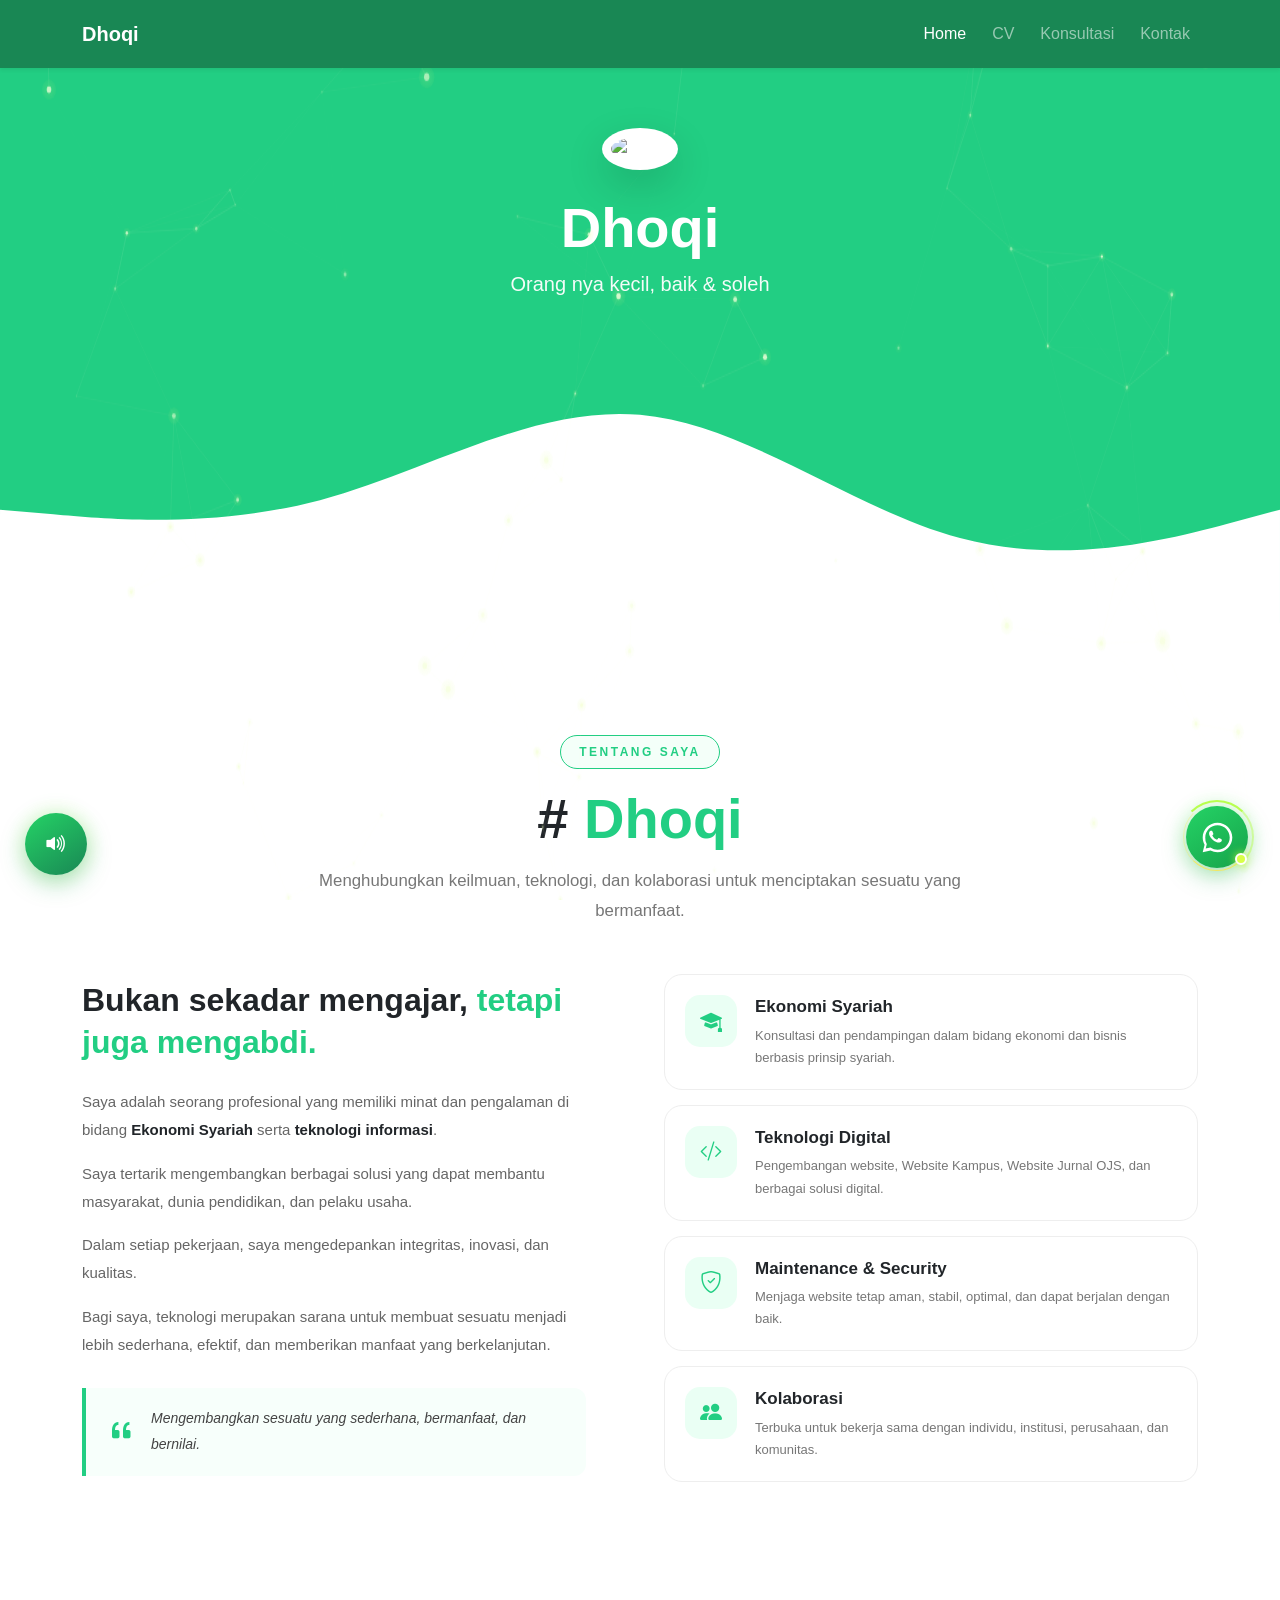
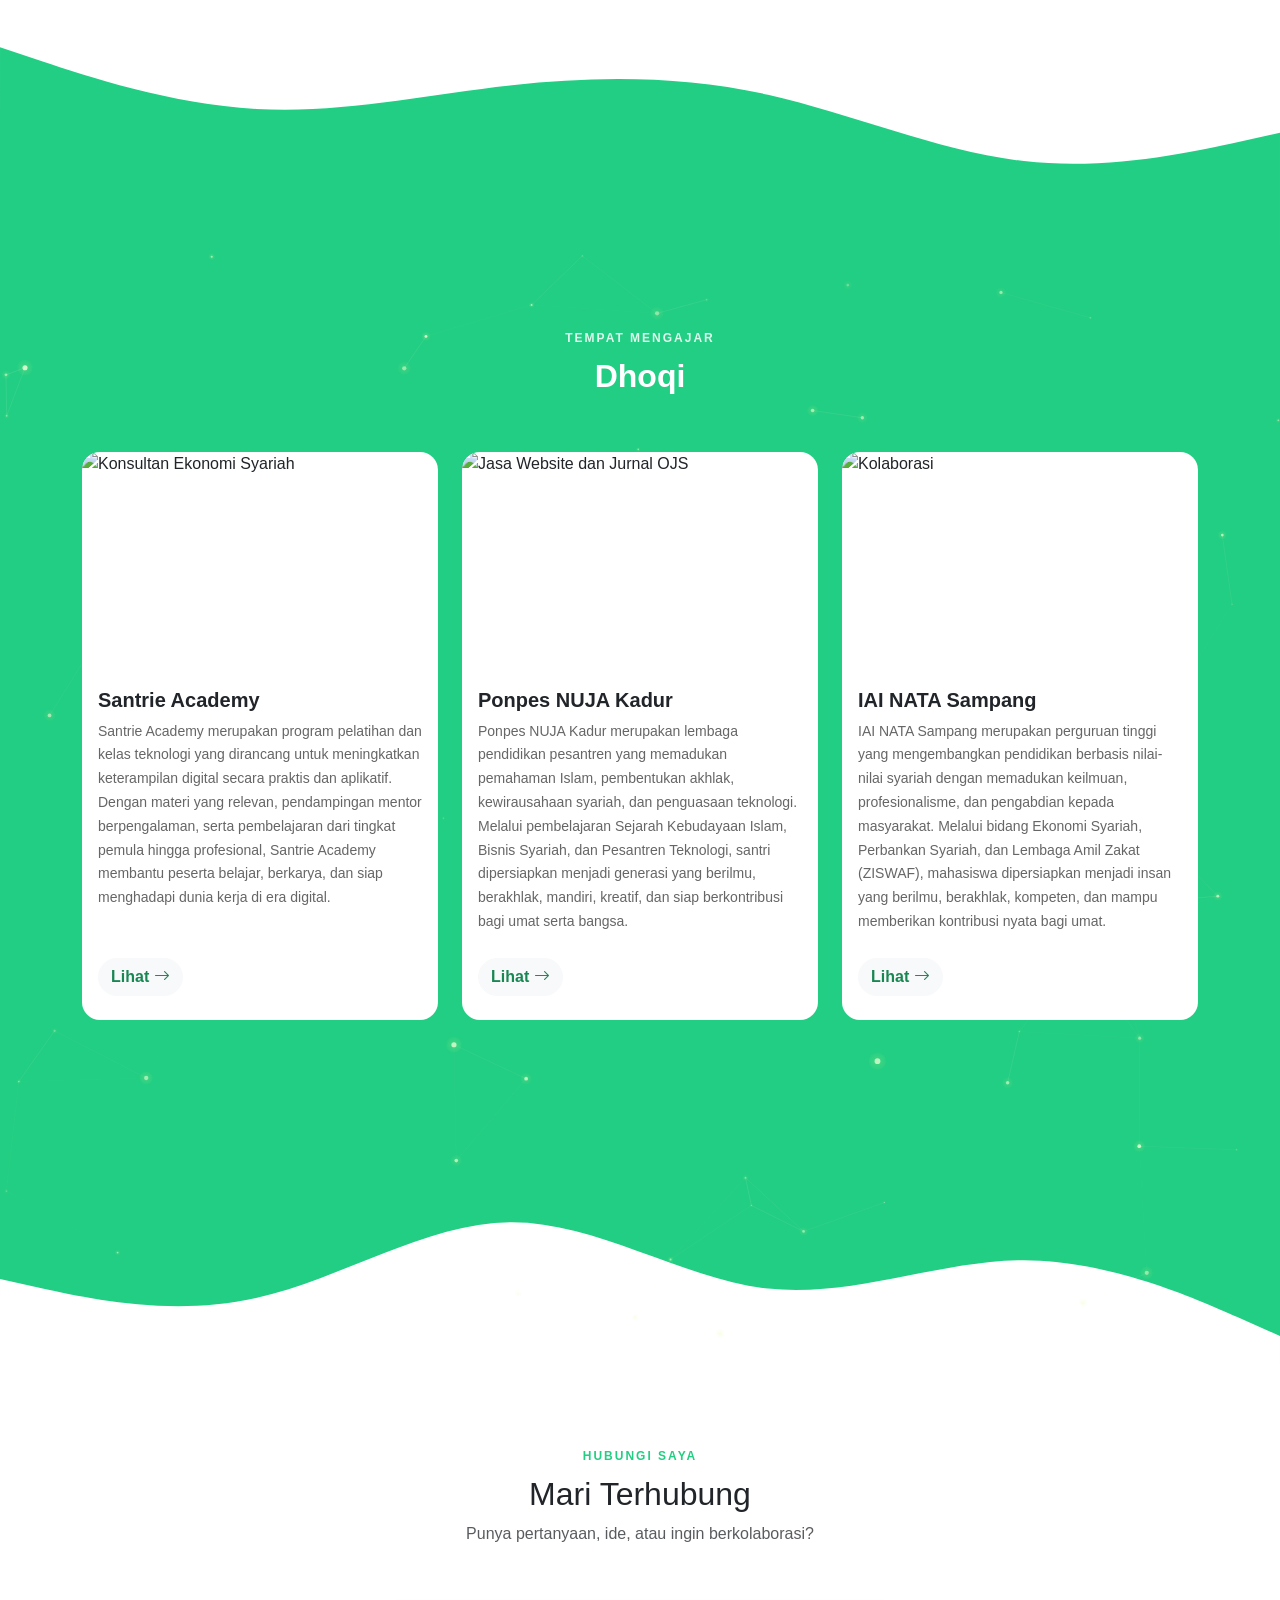
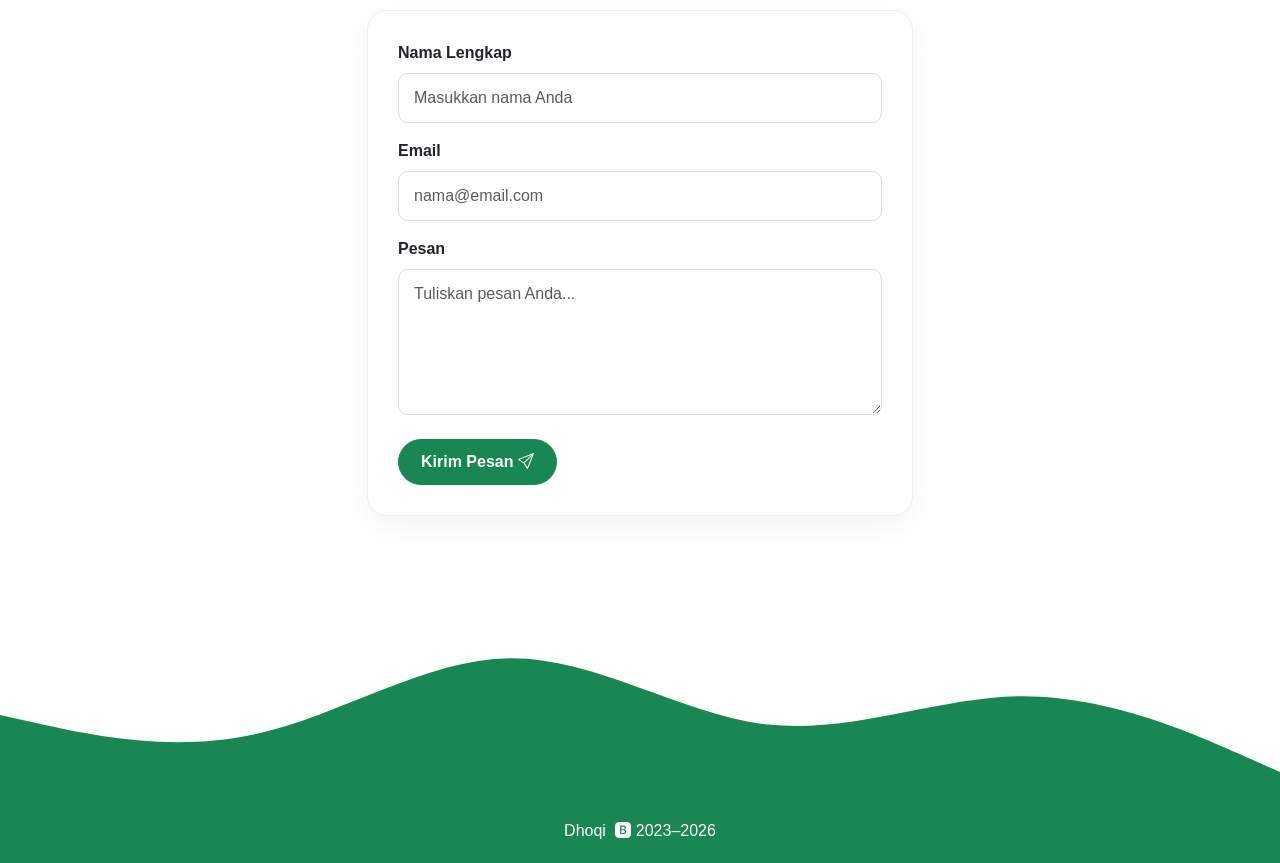
==== commit 63391b0b: "Update branding from 'Santri Programmer' to 'Dhoqi'" ====
--- a/index.html
+++ b/index.html
@@ -44,7 +44,7 @@
 
   <!-- Judul pada tab browser -->
 
-  <title>Santri Programmer</title>
+  <title>Dhoqi</title>
 
 </head>
 
@@ -63,7 +63,7 @@
       <!-- Nama / Brand -->
 
       <a class="navbar-brand fw-bold" href="#home">
-        Santri Programmer
+        Dhoqi
       </a>
 
 
@@ -113,8 +113,8 @@
 
           <li class="nav-item">
 
-            <a class="nav-link" href="#profil">
-              Profil
+            <a class="nav-link" href="https://dhoqi.my.id/cv">
+              CV
             </a>
 
           </li>
@@ -124,8 +124,8 @@
 
           <li class="nav-item">
 
-            <a class="nav-link" href="#grup">
-              Layanan
+            <a class="nav-link" href="https://dhoqi.my.id/konsultasi">
+              Konsultasi
             </a>
 
           </li>
@@ -135,7 +135,7 @@
 
           <li class="nav-item">
 
-            <a class="nav-link" href="#kontak">
+            <a class="nav-link" href="https://dhoqi.my.id/kontak">
               Kontak
             </a>
 
@@ -170,7 +170,7 @@
 
       <img
         src="img/SP.png"
-        alt="Santri Programmer"
+        alt="Dhoqi"
         width="200"
         class="rounded-circle img-thumbnail hero-image">
 
@@ -178,14 +178,14 @@
       <!-- Nama -->
 
       <h1 class="display-4 fw-bold mt-4">
-      Santri Programmer
+      Dhoqi
       </h1>
 
 
       <!-- Kalimat pendek -->
 
       <p class="lead">
-        Asli dari Pulau Madura
+        Orang nya kecil, baik &amp; soleh
       </p>
 
 
@@ -238,7 +238,7 @@
 
           <h2 class="profil-title">
             #
-            <span>Santri Programmer</span>
+            <span>Dhoqi</span>
           </h2>
 
           <p class="profil-intro">
@@ -477,11 +477,11 @@
         <div class="col">
 
           <span class="layanan-badge">
-            KUNJUNGI MATERI
+            TEMPAT MENGAJAR
           </span>
 
           <h2 class="layanan-title">
-            Dofiri
+            Dhoqi
           </h2>
 
         </div>
@@ -703,7 +703,7 @@
 
         <div class="col-lg-6">
 
-          <form class="kontak-form">
+          <form class="kontak-form" id="kontak-form">
 
 
             <!-- Nama -->
@@ -826,7 +826,7 @@
     <div class="container">
 
       <p>
-        Santri Programmer
+        Dhoqi
 
         <i class="bi bi-bootstrap-fill"></i>
 
@@ -844,7 +844,7 @@
 <div class="whatsapp-floating">
 
     <a
-    href="https://wa.me/6285257059250?text=%2AAssalamualaikum%20Wr.%20Wb.%2A%0AMohon%20Maaf%20Min%20%2ASantrri%20Programmer%2A%0ASaya%20Ingin%20Bertanya%2C%20Kiranya%20Berkenan%20%3F"
+    href="https://wa.me/6285257059250?text=Assalamualaikum%20Dhoqi%2C%20saya%20ingin%20bertanya."
     target="_blank"
     rel="noopener noreferrer"
     class="whatsapp-button"
@@ -916,6 +916,24 @@
 <script src="particles.js"></script>
 <script src="music.js"></script>
   
+
+  <!-- Form kontak: membuka aplikasi email pengguna dengan pesan siap dikirim -->
+  <script>
+    document.getElementById("kontak-form").addEventListener("submit", function (event) {
+      event.preventDefault();
+      const nama = document.getElementById("name").value.trim();
+      const email = document.getElementById("email").value.trim();
+      const pesan = document.getElementById("pesan").value.trim();
+      const subject = encodeURIComponent("Pesan website dari " + nama);
+      const body = encodeURIComponent(
+        "Nama: " + nama + "\n" +
+        "Email pengirim: " + email + "\n\n" +
+        "Pesan:\n" + pesan
+      );
+      window.location.href = "mailto:dhoqi15@gmail.com?subject=" + subject + "&body=" + body;
+    });
+  </script>
+
 </body>
 
 </html>
--- a/style.css
+++ b/style.css
@@ -1,2371 +1,1470 @@
-/* =========================================================
-   DHOQI — PERSONAL PROFILE
-   MONOCHROME / BLACK & WHITE
-   ========================================================= */
-
-:root {
-
-    --black: #050505;
-    --black-2: #0c0c0c;
-    --black-3: #151515;
-
-    --white: #ffffff;
-    --off-white: #f5f5f5;
-
-    --gray-1: #e8e8e8;
-    --gray-2: #b8b8b8;
-    --gray-3: #777777;
-    --gray-4: #444444;
-
-    --border-light: rgba(0, 0, 0, .09);
-    --border-dark: rgba(255, 255, 255, .12);
-
-    --radius: 22px;
-
-    --shadow:
-        0 24px 70px rgba(0, 0, 0, .12);
-
-}
-
-
-/* =========================================================
-   RESET
-   ========================================================= */
+/* =====================================================
+   RESET DASAR
+   ===================================================== */
 
 * {
-
-    margin: 0;
-    padding: 0;
-
-    box-sizing: border-box;
-
-}
-
+  box-sizing: border-box;
+}
+
+
+/*
+   Membuat perpindahan ketika klik menu
+   menjadi halus.
+*/
 
 html {
-
-    scroll-behavior: smooth;
-
-}
-
+  scroll-behavior: smooth;
+}
+
+
+/*
+   Pengaturan dasar seluruh halaman.
+*/
 
 body {
-
-    font-family:
-        "Inter",
-        sans-serif;
-
-    color:
-        var(--black);
+  margin: 0;
+
+  font-family: Arial, Helvetica, sans-serif;
+
+  color: #212529;
+
+  background-color: #ffffff;
+}
+
+
+
+/* =====================================================
+   NAVBAR
+   ===================================================== */
+
+.navbar {
+  padding-top: 14px;
+  padding-bottom: 14px;
+}
+
+
+/*
+   Jarak antar menu.
+*/
+
+.navbar .nav-link {
+  margin-left: 10px;
+
+  transition: 0.3s ease;
+}
+
+
+/*
+   Efek ketika mouse diarahkan ke menu.
+*/
+
+.navbar .nav-link:hover {
+  color: #ffffff;
+
+  transform: translateY(-2px);
+}
+
+
+
+/* =====================================================
+   HERO / JUMBOTRON
+   ===================================================== */
+
+.jumbotron {
+
+  /*
+     Karena navbar menggunakan fixed-top,
+     Hero diberi jarak dari atas.
+  */
+
+  padding-top: 8rem;
+
+  background-color: #22CE83;
+
+  color: #ffffff;
+
+  overflow: hidden;
+}
+
+
+/*
+   Foto profil.
+*/
+
+.hero-image {
+
+  border: 5px solid rgba(255, 255, 255, 0.8);
+
+  box-shadow:
+    0 15px 40px rgba(0, 0, 0, 0.15);
+
+  transition: 0.3s ease;
+}
+
+
+/*
+   Efek ketika foto disentuh mouse.
+*/
+
+.hero-image:hover {
+  transform: scale(1.03);
+}
+
+
+/*
+   Nama pada Hero.
+*/
+
+.jumbotron h1 {
+  margin-top: 25px;
+
+  font-weight: 700;
+}
+
+
+/*
+   Tulisan di bawah nama.
+*/
+
+.jumbotron .lead {
+  opacity: 0.95;
+}
+
+
+/*
+   Wave Hero.
+*/
+
+.hero-wave {
+  display: block;
+
+  width: 100%;
+
+  margin-top: 40px;
+
+  margin-bottom: -1px;
+}
+
+
+
+/* =====================================================
+   SECTION UMUM
+   ===================================================== */
+
+section {
+  padding-top: 5rem;
+}
+
+
+/*
+   Ketika menu navbar diklik,
+   section tidak tertutup navbar.
+*/
+
+section[id] {
+  scroll-margin-top: 70px;
+}
+
+
+
+/* =====================================================
+   PROFIL
+   ===================================================== */
+
+.profil-section {
+  padding-top: 7rem;
+
+  background-color: #ffffff;
+
+  overflow: hidden;
+}
+
+
+/* ---------- Badge Profil ---------- */
+
+.profil-badge {
+
+  display: inline-block;
+
+  padding: 7px 18px;
+
+  margin-bottom: 18px;
+
+  border: 1px solid #22CE83;
+
+  border-radius: 50px;
+
+  color: #22CE83;
+
+  background-color: #f4fff9;
+
+  font-size: 12px;
+
+  font-weight: 700;
+
+  letter-spacing: 2.5px;
+}
+
+
+/* ---------- Judul Profil ---------- */
+
+.profil-title {
+
+  margin-bottom: 15px;
+
+  color: #212529;
+
+  font-size: clamp(2.2rem, 5vw, 3.5rem);
+
+  font-weight: 700;
+
+  line-height: 1.15;
+}
+
+
+/*
+   Kata yang diberi warna hijau.
+*/
+
+.profil-title span {
+  color: #22CE83;
+}
+
+
+/* ---------- Intro ---------- */
+
+.profil-intro {
+
+  max-width: 650px;
+
+  margin: 0 auto;
+
+  color: #777;
+
+  font-size: 1.05rem;
+
+  line-height: 1.8;
+}
+
+
+/* ---------- Teks Profil ---------- */
+
+.profil-text {
+  padding-right: 30px;
+}
+
+
+.profil-text h3 {
+
+  margin-bottom: 25px;
+
+  color: #212529;
+
+  font-size: 2rem;
+
+  font-weight: 700;
+
+  line-height: 1.3;
+}
+
+
+.profil-text h3 span {
+  color: #22CE83;
+}
+
+
+.profil-text p {
+
+  margin-bottom: 16px;
+
+  color: #666;
+
+  font-size: 15px;
+
+  line-height: 1.85;
+}
+
+
+.profil-text strong {
+  color: #212529;
+}
+
+
+
+/* ---------- Quote ---------- */
+
+.profil-highlight {
+
+  display: flex;
+
+  align-items: center;
+
+  gap: 15px;
+
+  margin-top: 30px;
+
+  padding: 18px 20px;
+
+  border-left: 4px solid #22CE83;
+
+  background-color: #f7fffb;
+
+  border-radius: 0 12px 12px 0;
+}
+
+
+.profil-highlight i {
+
+  color: #22CE83;
+
+  font-size: 30px;
+}
+
+
+.profil-highlight p {
+
+  margin: 0;
+
+  color: #444;
+
+  font-size: 14px;
+
+  font-style: italic;
+}
+
+
+
+/* ---------- Container Card Profil ---------- */
+
+.profil-card-wrapper {
+
+  display: flex;
+
+  flex-direction: column;
+
+  gap: 15px;
+}
+
+
+
+/* ---------- Card Profil ---------- */
+
+.profil-card {
+
+  display: flex;
+
+  align-items: flex-start;
+
+  gap: 18px;
+
+  padding: 20px;
+
+  background-color: #ffffff;
+
+  border: 1px solid #eeeeee;
+
+  border-radius: 18px;
+
+  transition:
+    transform 0.3s ease,
+    box-shadow 0.3s ease,
+    border-color 0.3s ease;
+}
+
+
+/*
+   Efek hover.
+*/
+
+.profil-card:hover {
+
+  transform: translateY(-5px);
+
+  border-color: #22CE83;
+
+  box-shadow:
+    0 15px 35px rgba(34, 206, 131, 0.12);
+}
+
+
+/* ---------- Icon ---------- */
+
+.profil-icon {
+
+  flex-shrink: 0;
+
+  width: 52px;
+
+  height: 52px;
+
+  display: flex;
+
+  align-items: center;
+
+  justify-content: center;
+
+  border-radius: 15px;
+
+  background-color: #eafff4;
+
+  color: #22CE83;
+
+  font-size: 22px;
+}
+
+
+/* ---------- Judul Card ---------- */
+
+.profil-card h4 {
+
+  margin: 2px 0 7px;
+
+  color: #212529;
+
+  font-size: 17px;
+
+  font-weight: 700;
+}
+
+
+/* ---------- Isi Card ---------- */
+
+.profil-card p {
+
+  margin: 0;
+
+  color: #777;
+
+  font-size: 13px;
+
+  line-height: 1.7;
+}
+
+
+/* ---------- Wave Profil ---------- */
+
+.profil-wave {
+
+  display: block;
+
+  width: 100%;
+
+  margin-top: 80px;
+
+  margin-bottom: -1px;
+}
+
+
+
+/* =====================================================
+   LAYANAN
+   ===================================================== */
+
+#grup {
+
+  background-color: #22CE83;
+
+  color: #ffffff;
+
+  overflow: hidden;
+}
+
+
+/* Badge layanan */
+
+.layanan-badge {
+
+  display: inline-block;
+
+  margin-bottom: 10px;
+
+  color: rgba(255, 255, 255, 0.85);
+
+  font-size: 12px;
+
+  font-weight: 700;
+
+  letter-spacing: 2px;
+}
+
+
+/* Judul */
+
+.layanan-title {
+  font-weight: 700;
+}
+
+
+/* ---------- Card ---------- */
+
+.layanan-card {
+
+  overflow: hidden;
+
+  border: none;
+
+  border-radius: 18px;
+
+  color: #212529;
+
+  transition:
+    transform 0.3s ease,
+    box-shadow 0.3s ease;
+}
+
+
+.layanan-card:hover {
+
+  transform: translateY(-8px);
+
+  box-shadow:
+    0 20px 40px rgba(0, 0, 0, 0.15);
+}
+
+
+/* ---------- Gambar ---------- */
+
+.layanan-card img {
+
+  height: 220px;
+
+  object-fit: cover;
+}
+
+
+/* ---------- Judul ---------- */
+
+.layanan-card .card-title {
+
+  font-weight: 700;
+}
+
+
+/* ---------- Deskripsi ---------- */
+
+.layanan-card .card-text {
+
+  color: #666;
+
+  font-size: 14px;
+
+  line-height: 1.7;
+}
+
+
+/* ---------- Tombol ---------- */
+
+.layanan-button {
+
+  color: #198754;
+
+  font-weight: 600;
+
+  border-radius: 50px;
+}
+
+
+.layanan-button:hover {
+
+  color: #ffffff;
+
+  background-color: #198754;
+}
+
+
+/* ---------- Wave ---------- */
+
+.layanan-wave {
+
+  display: block;
+
+  width: 100%;
+
+  margin-top: 60px;
+
+  margin-bottom: -1px;
+}
+
+
+
+/* =====================================================
+   KONTAK
+   ===================================================== */
+
+.kontak-section {
+
+  background-color: #ffffff;
+}
+
+
+/* Badge */
+
+.kontak-badge {
+
+  display: inline-block;
+
+  margin-bottom: 10px;
+
+  color: #22CE83;
+
+  font-size: 12px;
+
+  font-weight: 700;
+
+  letter-spacing: 2px;
+}
+
+
+/* ---------- Form ---------- */
+
+.kontak-form {
+
+  padding: 30px;
+
+  background-color: #ffffff;
+
+  border: 1px solid #eeeeee;
+
+  border-radius: 20px;
+
+  box-shadow:
+    0 10px 30px rgba(0, 0, 0, 0.05);
+}
+
+
+/* Label */
+
+.kontak-form .form-label {
+  font-weight: 600;
+}
+
+
+/* Input */
+
+.kontak-form .form-control {
+
+  padding: 12px 15px;
+
+  border-radius: 10px;
+
+  border: 1px solid #dddddd;
+}
+
+
+/*
+   Warna ketika input sedang dipilih.
+*/
+
+.kontak-form .form-control:focus {
+
+  border-color: #22CE83;
+
+  box-shadow:
+    0 0 0 0.2rem rgba(34, 206, 131, 0.15);
+}
+
+
+/* Tombol */
+
+.kontak-button {
+
+  padding: 10px 22px;
+
+  border-radius: 50px;
+
+  font-weight: 600;
+}
+
+
+
+/* =====================================================
+   FOOTER
+   ===================================================== */
+
+.footer-wave {
+
+  display: block;
+
+  width: 100%;
+
+  margin-bottom: -1px;
+}
+
+
+.footer {
+
+  padding: 20px;
+}
+
+
+.footer p {
+  margin: 0;
+}
+
+
+.footer i {
+  margin-left: 5px;
+}
+
+
+
+/* =====================================================
+   RESPONSIVE TABLET
+   ===================================================== */
+
+@media (max-width: 991px) {
+
+  .profil-section {
+    padding-top: 5rem;
+  }
+
+  .profil-text {
+    padding-right: 0;
+  }
+
+}
+
+
+
+/* =====================================================
+   RESPONSIVE HP
+   ===================================================== */
+
+@media (max-width: 576px) {
+
+
+  /* Hero */
+
+  .jumbotron {
+    padding-top: 7rem;
+  }
+
+
+  .hero-image {
+    width: 160px;
+  }
+
+
+  /* Profil */
+
+  .profil-title {
+    font-size: 2.2rem;
+  }
+
+
+  .profil-text h3 {
+    font-size: 1.7rem;
+  }
+
+
+  .profil-intro {
+    font-size: 0.95rem;
+  }
+
+
+  .profil-card {
+    padding: 16px;
+  }
+
+
+  .profil-icon {
+
+    width: 45px;
+
+    height: 45px;
+
+    font-size: 19px;
+  }
+
+
+  .profil-card h4 {
+    font-size: 15px;
+  }
+
+
+  .profil-card p {
+    font-size: 12px;
+  }
+
+
+  /* Layanan */
+
+  .layanan-card img {
+    height: 200px;
+  }
+
+
+  /* Kontak */
+
+  .kontak-form {
+    padding: 20px;
+  }
+
+}
+
+/* =====================================================
+   WHATSAPP FLOATING BUTTON
+   ===================================================== */
+
+/* Posisi utama */
+.whatsapp-floating {
+    position: fixed;
+    right: 25px;
+    bottom: 25px;
+
+    width: 75px;
+    height: 75px;
+
+    z-index: 99999;
+
+    /* Supaya animasi tidak mengganggu layout */
+    pointer-events: none;
+}
+
+
+/* =====================================================
+   TOMBOL UTAMA
+   ===================================================== */
+
+.whatsapp-button {
+    position: relative;
+
+    display: flex;
+    align-items: center;
+    justify-content: center;
+
+    width: 62px;
+    height: 62px;
+
+    margin: 6px;
+
+    border-radius: 50%;
 
     background:
-        var(--white);
-
-    line-height:
-        1.7;
-
-    overflow-x:
-        hidden;
-
-}
-
-
-body,
-button,
-a {
-
-    -webkit-font-smoothing:
-        antialiased;
-
-}
-
-
-a {
-
-    color:
-        inherit;
-
-    text-decoration:
-        none;
-
-}
-
-
-img {
-
-    display:
-        block;
-
-    max-width:
-        100%;
-
-}
-
-
-button,
-a {
-
-    -webkit-tap-highlight-color:
-        transparent;
-
-}
-
-
-::selection {
-
-    color:
-        var(--white);
+        linear-gradient(
+            145deg,
+            #25d366,
+            #16a34a
+        );
+
+    text-decoration: none;
+
+    box-shadow:
+        0 8px 25px rgba(20, 160, 70, 0.35),
+        0 0 20px rgba(100, 255, 80, 0.25);
+
+    pointer-events: auto;
+
+    transition:
+        transform 0.3s ease,
+        box-shadow 0.3s ease;
+
+    animation: whatsapp-float 3s ease-in-out infinite;
+}
+
+
+/* Efek ketika mouse diarahkan */
+.whatsapp-button:hover {
+
+    transform: scale(1.12);
+
+    box-shadow:
+        0 12px 35px rgba(20, 160, 70, 0.5),
+        0 0 35px rgba(150, 255, 70, 0.5);
+}
+
+
+/* =====================================================
+   LOGO WHATSAPP
+   ===================================================== */
+
+.whatsapp-icon {
+
+    position: relative;
+
+    width: 37px;
+    height: 37px;
+
+    display: flex;
+    align-items: center;
+    justify-content: center;
+
+    z-index: 10;
+
+    animation: whatsapp-icon-pulse 2s ease-in-out infinite;
+}
+
+
+.whatsapp-icon svg {
+
+    width: 100%;
+    height: 100%;
+
+    display: block;
+}
+
+
+/* =====================================================
+   RADAR / GELOMBANG
+   ===================================================== */
+
+.wa-radar {
+
+    position: absolute;
+
+    left: 50%;
+    top: 50%;
+
+    width: 62px;
+    height: 62px;
+
+    border-radius: 50%;
+
+    border: 2px solid rgba(142, 255, 67, 0.75);
+
+    transform: translate(-50%, -50%) scale(1);
+
+    pointer-events: none;
+
+    z-index: 1;
+
+    opacity: 0;
+
+    animation: radar-wave 3s ease-out infinite;
+}
+
+
+/* Gelombang kedua */
+.radar-2 {
+    animation-delay: 1s;
+}
+
+
+/* Gelombang ketiga */
+.radar-3 {
+    animation-delay: 2s;
+}
+
+
+/* =====================================================
+   LINGKARAN YANG BERPUTAR
+   ===================================================== */
+
+.wa-orbit {
+
+    position: absolute;
+
+    left: 50%;
+    top: 50%;
+
+    width: 74px;
+    height: 74px;
+
+    border-radius: 50%;
+
+    transform: translate(-50%, -50%);
+
+    pointer-events: none;
+
+    z-index: 2;
+}
+
+
+/* Lingkaran pertama */
+.orbit-1 {
+
+    border: 2px solid transparent;
+
+    border-top-color: rgba(182, 255, 70, 0.95);
+
+    border-right-color: rgba(182, 255, 70, 0.45);
+
+    animation: orbit-spin 2.8s linear infinite;
+}
+
+
+/* Lingkaran kedua */
+.orbit-2 {
+
+    width: 68px;
+    height: 68px;
+
+    border: 1px solid transparent;
+
+    border-bottom-color: rgba(255, 230, 70, 0.8);
+
+    border-left-color: rgba(255, 230, 70, 0.3);
+
+    animation: orbit-spin-reverse 2s linear infinite;
+}
+
+
+/* =====================================================
+   TITIK STATUS
+   ===================================================== */
+
+.wa-status {
+
+    position: absolute;
+
+    right: 1px;
+    bottom: 3px;
+
+    width: 12px;
+    height: 12px;
+
+    border-radius: 50%;
+
+    background: #d9ff48;
+
+    border: 2px solid #ffffff;
+
+    z-index: 20;
+
+    box-shadow:
+        0 0 8px rgba(200, 255, 50, 0.9);
+
+    animation: status-blink 1.5s ease-in-out infinite;
+}
+
+
+/* =====================================================
+   ANIMASI MELAYANG
+   ===================================================== */
+
+@keyframes whatsapp-float {
+
+    0% {
+        transform: translateY(0);
+    }
+
+    50% {
+        transform: translateY(-7px);
+    }
+
+    100% {
+        transform: translateY(0);
+    }
+
+}
+
+
+/* =====================================================
+   ANIMASI LOGO
+   ===================================================== */
+
+@keyframes whatsapp-icon-pulse {
+
+    0% {
+        transform: scale(1);
+    }
+
+    50% {
+        transform: scale(1.08);
+    }
+
+    100% {
+        transform: scale(1);
+    }
+
+}
+
+
+/* =====================================================
+   ANIMASI RADAR
+   ===================================================== */
+
+@keyframes radar-wave {
+
+    0% {
+
+        transform:
+            translate(-50%, -50%)
+            scale(0.8);
+
+        opacity: 0.8;
+    }
+
+    70% {
+
+        transform:
+            translate(-50%, -50%)
+            scale(2);
+
+        opacity: 0.15;
+    }
+
+    100% {
+
+        transform:
+            translate(-50%, -50%)
+            scale(2.4);
+
+        opacity: 0;
+    }
+
+}
+
+
+/* =====================================================
+   ANIMASI LINGKARAN
+   ===================================================== */
+
+@keyframes orbit-spin {
+
+    from {
+        transform:
+            translate(-50%, -50%)
+            rotate(0deg);
+    }
+
+    to {
+        transform:
+            translate(-50%, -50%)
+            rotate(360deg);
+    }
+
+}
+
+
+@keyframes orbit-spin-reverse {
+
+    from {
+        transform:
+            translate(-50%, -50%)
+            rotate(360deg);
+    }
+
+    to {
+        transform:
+            translate(-50%, -50%)
+            rotate(0deg);
+    }
+
+}
+
+
+/* =====================================================
+   ANIMASI STATUS
+   ===================================================== */
+
+@keyframes status-blink {
+
+    0% {
+        transform: scale(1);
+        opacity: 1;
+    }
+
+    50% {
+        transform: scale(1.25);
+        opacity: 0.65;
+    }
+
+    100% {
+        transform: scale(1);
+        opacity: 1;
+    }
+
+}
+
+
+/* =====================================================
+   RESPONSIVE MOBILE
+   ===================================================== */
+
+@media (max-width: 768px) {
+
+    .whatsapp-floating {
+
+        right: 17px;
+        bottom: 17px;
+
+        width: 68px;
+        height: 68px;
+    }
+
+
+    .whatsapp-button {
+
+        width: 56px;
+        height: 56px;
+
+        margin: 6px;
+    }
+
+
+    .whatsapp-icon {
+
+        width: 33px;
+        height: 33px;
+    }
+
+
+    .wa-radar {
+
+        width: 56px;
+        height: 56px;
+    }
+
+
+    .wa-orbit {
+
+        width: 67px;
+        height: 67px;
+    }
+
+
+    .orbit-2 {
+
+        width: 61px;
+        height: 61px;
+    }
+
+}
+/* =====================================================
+   HERO PARTICLE NETWORK
+   ===================================================== */
+
+.hero {
+    position: relative;
+    overflow: hidden;
+
+    background: #20c98a;
+}
+
+
+/* =====================================================
+   PARTICLE NETWORK
+   Canvas hanya sebagai background
+===================================================== */
+
+.particle-network {
+    position: absolute;
+
+    top: 0;
+    left: 0;
+
+    width: 100%;
+    height: 100%;
+
+    z-index: 0;
+
+    pointer-events: none;
+
+    display: block;
+}
+/* =====================================================
+   LAYANAN
+===================================================== */
+
+.layanan-section {
+    position: relative;
+
+    background-color: #22CE83;
+
+    overflow: hidden;
+}
+
+.layanan-section .container {
+    position: relative;
+
+    z-index: 1;
+}
+
+/* Isi hero berada DI ATAS canvas */
+
+.hero-content {
+    position: relative;
+
+    z-index: 2;
+}
+
+
+/* =====================================================
+   GLOW HALUS BACKGROUND
+   ===================================================== */
+
+.hero::before {
+    content: "";
+
+    position: absolute;
+
+    width: 500px;
+    height: 500px;
+
+    left: 50%;
+    top: 35%;
+
+    transform: translate(-50%, -50%);
+
+    border-radius: 50%;
 
     background:
-        var(--black);
-
-}
-
-
-/* =========================================================
-   CONTAINER
-   ========================================================= */
-
-.container {
-
-    width:
-        min(
-            1180px,
-            calc(100% - 48px)
+        radial-gradient(
+            circle,
+            rgba(210, 255, 130, 0.10) 0%,
+            rgba(210, 255, 130, 0.04) 35%,
+            transparent 70%
         );
 
-    margin-inline:
-        auto;
-
-}
-
-
-/* =========================================================
-   BACKGROUND
-   ========================================================= */
-
-.background-grid {
-
-    position:
-        fixed;
-
-    inset:
-        0;
-
-    pointer-events:
-        none;
-
-    z-index:
-        -2;
-
-    opacity:
-        .34;
-
-    background-image:
-
-        linear-gradient(
-            rgba(0, 0, 0, .025)
-            1px,
-            transparent 1px
-        ),
-
-        linear-gradient(
-            90deg,
-            rgba(0, 0, 0, .025)
-            1px,
-            transparent 1px
-        );
-
-    background-size:
-        42px 42px;
-
-}
-
-
-/* =========================================================
-   NAVBAR
-   ========================================================= */
-
-.navbar {
-
-    position:
-        sticky;
-
-    top:
-        0;
-
-    z-index:
-        100;
-
-    background:
-        rgba(255,255,255,.88);
-
-    backdrop-filter:
-        blur(18px);
-
-    border-bottom:
-        1px solid
-        var(--border-light);
-
-}
-
-
-.nav-container {
-
-    min-height:
-        78px;
-
-    display:
-        flex;
-
-    align-items:
-        center;
-
-    justify-content:
-        space-between;
-
-    gap:
-        28px;
-
-}
-
-
-/* LOGO */
-
-.logo {
-
-    display:
-        inline-flex;
-
-    align-items:
-        center;
-
-    gap:
-        10px;
-
-    font-family:
-        "Space Grotesk",
-        sans-serif;
-
-    font-size:
-        20px;
-
-    font-weight:
-        700;
-
-    letter-spacing:
-        -.5px;
-
-}
-
-
-.logo span {
-
-    width:
-        38px;
-
-    height:
-        38px;
-
-    display:
-        grid;
-
-    place-items:
-        center;
-
-    color:
-        var(--white);
-
-    background:
-        var(--black);
-
-    border-radius:
-        10px;
-
-    font-size:
-        16px;
-
-}
-
-
-/* NAVIGATION */
-
-.desktop-nav {
-
-    display:
-        flex;
-
-    align-items:
-        center;
-
-    gap:
-        30px;
-
-}
-
-
-.desktop-nav a {
-
-    position:
-        relative;
-
-    color:
-        var(--gray-4);
-
-    font-size:
-        13px;
-
-    font-weight:
-        600;
+    z-index: 0;
+
+    pointer-events: none;
+
+    animation: hero-glow 8s ease-in-out infinite;
+}
+
+
+@keyframes hero-glow {
+
+    0% {
+        transform: translate(-50%, -50%) scale(1);
+        opacity: 0.7;
+    }
+
+    50% {
+        transform: translate(-50%, -50%) scale(1.25);
+        opacity: 1;
+    }
+
+    100% {
+        transform: translate(-50%, -50%) scale(1);
+        opacity: 0.7;
+    }
+
+}
+
+
+/* =====================================================
+   FOTO HERO
+   ===================================================== */
+
+.hero-content img {
+    position: relative;
+    z-index: 3;
+}
+
+
+/* =====================================================
+   TEXT HERO
+   ===================================================== */
+
+.hero-content h1,
+.hero-content p {
+    position: relative;
+    z-index: 3;
+}
+
+
+/* =====================================================
+   MOBILE
+   ===================================================== */
+
+@media (max-width: 768px) {
+
+    .hero::before {
+
+        width: 350px;
+        height: 350px;
+    }
+
+}
+
+/* =====================================================
+   MUSIC BUTTON
+   Posisi kiri bawah
+   Sejajar dengan WhatsApp kanan bawah
+   ===================================================== */
+
+#music-button {
+
+    position: fixed;
+
+    left: 25px;
+    bottom: 25px;
+
+    width: 62px;
+    height: 62px;
+
+    border: none;
+    border-radius: 50%;
+
+    background: linear-gradient(
+        145deg,
+        #25d366,
+        #198754
+    );
+
+    color: #ffffff;
+
+    display: flex;
+    align-items: center;
+    justify-content: center;
+
+    font-size: 23px;
+
+    cursor: pointer;
+
+    z-index: 99999;
+
+    box-shadow:
+        0 8px 25px rgba(20, 160, 70, 0.35),
+        0 0 20px rgba(150, 255, 70, 0.25);
 
     transition:
-        color .25s ease;
-
-}
-
-
-.desktop-nav a::after {
-
-    content:
-        "";
-
-    position:
-        absolute;
-
-    left:
-        0;
-
-    bottom:
-        -8px;
-
-    width:
-        0;
-
-    height:
-        1px;
-
-    background:
-        var(--black);
-
-    transition:
-        width .25s ease;
-
-}
-
-
-.desktop-nav a:hover {
-
-    color:
-        var(--black);
-
-}
-
-
-.desktop-nav a:hover::after {
-
-    width:
-        100%;
-
-}
-
-
-/* NAV BUTTON */
-
-.nav-button {
-
-    display:
-        inline-flex;
-
-    align-items:
-        center;
-
-    gap:
-        9px;
-
-    padding:
-        11px 17px;
-
-    color:
-        var(--white);
-
-    background:
-        var(--black);
-
-    border-radius:
-        10px;
-
-    font-size:
-        12px;
-
-    font-weight:
-        700;
-
-    transition:
-        transform .25s ease,
-        background .25s ease;
-
-}
-
-
-.nav-button:hover {
-
-    transform:
-        translateY(-2px);
-
-    background:
-        var(--black-3);
-
-}
-
-
-/* =========================================================
-   HERO
-   ========================================================= */
-
-.hero {
-
-    position:
-        relative;
-
-    min-height:
-        calc(100vh - 78px);
-
-    display:
-        flex;
-
-    align-items:
-        center;
-
-    padding:
-        90px 0 110px;
-
-    background:
-
-        radial-gradient(
-            circle at 88% 30%,
-            rgba(0,0,0,.055),
-            transparent 30%
-        ),
-
-        var(--white);
-
-}
-
-
-.hero-container {
-
-    display:
-        grid;
-
-    grid-template-columns:
-        1.05fr .95fr;
-
-    align-items:
-        center;
-
-    gap:
-        90px;
-
-}
-
-
-.hero-content {
-
-    max-width:
-        680px;
-
-}
-
-
-/* STATUS */
-
-.status {
-
-    display:
-        inline-flex;
-
-    align-items:
-        center;
-
-    gap:
-        9px;
-
-    padding:
-        8px 12px;
-
-    margin-bottom:
-        24px;
-
-    border:
-        1px solid
-        var(--border-light);
-
-    border-radius:
-        999px;
-
-    color:
-        var(--gray-4);
-
-    background:
-        var(--off-white);
-
-    font-size:
-        10px;
-
-    font-weight:
-        700;
-
-    letter-spacing:
-        1.2px;
-
-    text-transform:
-        uppercase;
-
-}
-
-
-.status span {
-
-    width:
-        7px;
-
-    height:
-        7px;
-
-    border-radius:
-        50%;
-
-    background:
-        var(--black);
+        transform 0.3s ease,
+        box-shadow 0.3s ease;
+
+    animation: music-float 3s ease-in-out infinite;
+}
+
+
+/* Hover */
+
+#music-button:hover {
+
+    transform: scale(1.12);
 
     box-shadow:
-        0 0 0 4px
-        rgba(0,0,0,.07);
-
-}
-
-
-/* EYEBROW */
-
-.eyebrow {
-
-    margin-bottom:
-        10px;
-
-    color:
-        var(--gray-3);
-
-    font-size:
-        11px;
-
-    font-weight:
-        800;
-
-    letter-spacing:
-        4px;
-
-}
-
-
-/* NAME */
-
-.hero h1 {
-
-    font-family:
-        "Space Grotesk",
-        sans-serif;
-
-    color:
-        var(--black);
-
-    font-size:
-        clamp(
-            78px,
-            10vw,
-            142px
-        );
-
-    line-height:
-        .88;
-
-    letter-spacing:
-        -7px;
-
-    font-weight:
-        700;
-
-}
-
-
-/* DESCRIPTION */
-
-.hero-description {
-
-    max-width:
-        590px;
-
-    margin-top:
-        34px;
-
-    color:
-        var(--gray-3);
-
-    font-size:
-        16px;
-
-}
-
-
-/* BUTTONS */
-
-.hero-buttons {
-
-    display:
-        flex;
-
-    flex-wrap:
-        wrap;
-
-    gap:
-        12px;
-
-    margin-top:
-        32px;
-
-}
-
-
-.btn {
-
-    min-height:
-        48px;
-
-    display:
-        inline-flex;
-
-    align-items:
-        center;
-
-    justify-content:
-        center;
-
-    gap:
-        10px;
-
-    padding:
-        0 20px;
-
-    border-radius:
-        10px;
-
-    font-size:
-        12px;
-
-    font-weight:
-        800;
-
-    transition:
-        transform .25s ease,
-        background .25s ease,
-        color .25s ease;
-
-}
-
-
-.btn:hover {
-
-    transform:
-        translateY(-2px);
-
-}
-
-
-.btn-primary {
-
-    color:
-        var(--white);
-
-    background:
-        var(--black);
-
-}
-
-
-.btn-primary:hover {
-
-    background:
-        var(--black-3);
-
-}
-
-
-.btn-outline {
-
-    color:
-        var(--black);
-
-    border:
-        1px solid
-        var(--black);
-
-    background:
-        transparent;
-
-}
-
-
-.btn-outline:hover {
-
-    color:
-        var(--white);
-
-    background:
-        var(--black);
-
-}
-
-
-/* SOCIAL */
-
-.social-links {
-
-    display:
-        flex;
-
-    gap:
-        9px;
-
-    margin-top:
-        27px;
-
-}
-
-
-.social-links a {
-
-    width:
-        38px;
-
-    height:
-        38px;
-
-    display:
-        grid;
-
-    place-items:
-        center;
-
-    border:
-        1px solid
-        var(--border-light);
-
-    border-radius:
-        10px;
-
-    color:
-        var(--gray-4);
-
-    font-size:
-        14px;
-
-    transition:
-        .25s ease;
-
-}
-
-
-.social-links a:hover {
-
-    color:
-        var(--white);
-
-    background:
-        var(--black);
-
-    border-color:
-        var(--black);
-
-}
-
-
-/* =========================================================
-   PROFILE CARD
-   ========================================================= */
-
-.profile-wrapper {
-
-    display:
-        flex;
-
-    justify-content:
-        flex-end;
-
-}
-
-
-.profile-card {
-
-    width:
-        min(
-            390px,
-            100%
-        );
-
-    padding:
-        14px;
-
-    color:
-        var(--white);
-
-    background:
-        var(--black);
-
-    border-radius:
-        28px;
-
-    box-shadow:
-        0 35px 90px
-        rgba(0,0,0,.22);
-
-}
-
-
-.profile-top {
-
-    height:
-        38px;
-
-    display:
-        flex;
-
-    align-items:
-        center;
-
-    justify-content:
-        space-between;
-
-    padding:
-        0 8px;
-
-    color:
-        var(--gray-2);
-
-    font-size:
-        9px;
-
-    font-weight:
-        800;
-
-    letter-spacing:
-        2px;
-
-}
-
-
-.profile-dot {
-
-    width:
-        7px;
-
-    height:
-        7px;
-
-    border-radius:
-        50%;
-
-    background:
-        var(--white);
-
-}
-
-
-.profile-image {
-
-    height:
-        390px;
-
-    overflow:
-        hidden;
-
-    border-radius:
-        18px;
-
-    background:
-        var(--black-3);
-
-}
-
-
-.profile-image img {
-
-    width:
-        100%;
-
-    height:
-        100%;
-
-    object-fit:
-        cover;
-
-    object-position:
-        center top;
-
-    filter:
-        grayscale(100%);
-
-}
-
-
-.profile-info {
-
-    padding:
-        24px 8px 12px;
-
-}
-
-
-.profile-info h2 {
-
-    font-family:
-        "Space Grotesk",
-        sans-serif;
-
-    font-size:
-        28px;
-
-    line-height:
-        1.1;
-
-}
-
-
-.profile-info p {
-
-    margin-top:
-        4px;
-
-    color:
-        var(--gray-2);
-
-    font-size:
-        11px;
-
-    font-weight:
-        700;
-
-    letter-spacing:
-        1.5px;
-
-}
-
-
-.profile-line {
-
-    width:
-        100%;
-
-    height:
-        1px;
-
-    margin:
-        19px 0;
-
-    background:
-        var(--border-dark);
-
-}
-
-
-.profile-location {
-
-    display:
-        flex;
-
-    align-items:
-        flex-start;
-
-    gap:
-        10px;
-
-    color:
-        var(--gray-2);
-
-    font-size:
-        11px;
-
-}
-
-
-.profile-location i {
-
-    margin-top:
-        4px;
-
-    color:
-        var(--white);
-
-}
-
-
-/* =========================================================
-   SECTION
-   ========================================================= */
-
-.section {
-
-    padding:
-        110px 0;
-
-    background:
-        var(--white);
-
-}
-
-
-.section-light {
-
-    background:
-        var(--off-white);
-
-}
-
-
-.section-dark {
-
-    color:
-        var(--white);
-
-    background:
-        var(--black);
-
-}
-
-
-/* SECTION HEADING */
-
-.section-heading {
-
-    display:
-        flex;
-
-    align-items:
-        flex-end;
-
-    justify-content:
-        space-between;
-
-    gap:
-        40px;
-
-    margin-bottom:
-        52px;
-
-}
-
-
-.section-heading > div {
-
-    display:
-        flex;
-
-    align-items:
-        baseline;
-
-    gap:
-        18px;
-
-}
-
-
-.section-heading h2 {
-
-    font-family:
-        "Space Grotesk",
-        sans-serif;
-
-    font-size:
-        clamp(
-            36px,
-            5vw,
-            58px
-        );
-
-    line-height:
-        1;
-
-    letter-spacing:
-        -2.5px;
-
-}
-
-
-.section-heading p {
-
-    max-width:
-        390px;
-
-    color:
-        var(--gray-3);
-
-    font-size:
-        13px;
-
-}
-
-
-.section-heading-dark p {
-
-    color:
-        var(--gray-2);
-
-}
-
-
-.section-number {
-
-    color:
-        var(--gray-3);
-
-    font-family:
-        "Space Grotesk",
-        sans-serif;
-
-    font-size:
-        12px;
-
-    font-weight:
-        700;
-
-    letter-spacing:
-        1px;
-
-}
-
-
-/* =========================================================
-   DATA PRIBADI
-   ========================================================= */
-
-.personal-grid {
-
-    display:
-        grid;
-
-    grid-template-columns:
-        repeat(2,1fr);
-
-    gap:
-        12px;
-
-}
-
-
-.info-card {
-
-    min-height:
-        94px;
-
-    display:
-        flex;
-
-    align-items:
-        center;
-
-    gap:
-        17px;
-
-    padding:
-        20px;
-
-    border:
-        1px solid
-        var(--border-light);
-
-    border-radius:
-        16px;
-
-    background:
-        var(--white);
-
-    transition:
-        transform .25s ease,
-        border-color .25s ease,
-        box-shadow .25s ease;
-
-}
-
-
-.info-card:hover {
-
-    transform:
-        translateY(-3px);
-
-    border-color:
-        rgba(0,0,0,.25);
-
-    box-shadow:
-        var(--shadow);
-
-}
-
-
-.info-icon {
-
-    width:
-        42px;
-
-    height:
-        42px;
-
-    flex:
-        0 0 42px;
-
-    display:
-        grid;
-
-    place-items:
-        center;
-
-    border-radius:
-        11px;
-
-    color:
-        var(--white);
-
-    background:
-        var(--black);
-
-    font-size:
-        14px;
-
-}
-
-
-.info-card small {
-
-    display:
-        block;
-
-    margin-bottom:
-        3px;
-
-    color:
-        var(--gray-3);
-
-    font-size:
-        10px;
-
-    font-weight:
-        700;
-
-    text-transform:
-        uppercase;
-
-    letter-spacing:
-        1px;
-
-}
-
-
-.info-card strong {
-
-    display:
-        block;
-
-    font-size:
-        14px;
-
-    line-height:
-        1.45;
-
-}
-
-
-/* =========================================================
-   TIMELINE
-   ========================================================= */
-
-.timeline {
-
-    position:
-        relative;
-
-    max-width:
-        850px;
-
-    margin-bottom:
-        80px;
-
-}
-
-
-.timeline::before {
-
-    content:
-        "";
-
-    position:
-        absolute;
-
-    top:
-        8px;
-
-    bottom:
-        8px;
-
-    left:
-        7px;
-
-    width:
-        1px;
-
-    background:
-        rgba(255,255,255,.16);
-
-}
-
-
-.timeline-item {
-
-    position:
-        relative;
-
-    display:
-        grid;
-
-    grid-template-columns:
-        15px 1fr;
-
-    gap:
-        24px;
-
-    padding-bottom:
-        38px;
-
-}
-
-
-.timeline-item:last-child {
-
-    padding-bottom:
-        0;
-
-}
-
-
-.timeline-dot {
-
-    width:
-        15px;
-
-    height:
-        15px;
-
-    margin-top:
-        6px;
-
-    border:
-        4px solid
-        var(--black);
-
-    border-radius:
-        50%;
-
-    background:
-        var(--white);
-
-    z-index:
-        1;
-
-}
-
-
-.timeline-label {
-
-    display:
-        inline-block;
-
-    margin-bottom:
-        7px;
-
-    color:
-        var(--gray-2);
-
-    font-size:
-        10px;
-
-    font-weight:
-        800;
-
-    letter-spacing:
-        1.3px;
-
-    text-transform:
-        uppercase;
-
-}
-
-
-.timeline-content h3 {
-
-    font-family:
-        "Space Grotesk",
-        sans-serif;
-
-    font-size:
-        22px;
-
-    line-height:
-        1.2;
-
-}
-
-
-.timeline-content p {
-
-    margin-top:
-        4px;
-
-    color:
-        var(--gray-2);
-
-    font-size:
-        12px;
-
-}
-
-
-/* =========================================================
-   SUB HEADING
-   ========================================================= */
-
-.sub-heading {
-
-    display:
-        flex;
-
-    align-items:
-        center;
-
-    gap:
-        15px;
-
-    margin-bottom:
-        26px;
-
-}
-
-
-.sub-heading span {
-
-    color:
-        var(--gray-2);
-
-    font-size:
-        11px;
-
-    font-weight:
-        800;
-
-}
-
-
-.sub-heading h3 {
-
-    font-family:
-        "Space Grotesk",
-        sans-serif;
-
-    font-size:
-        23px;
-
-}
-
-
-/* =========================================================
-   CERTIFICATION
-   ========================================================= */
-
-.certification-grid {
-
-    display:
-        grid;
-
-    grid-template-columns:
-        repeat(4,1fr);
-
-    gap:
-        12px;
-
-}
-
-
-.cert-card {
-
-    min-height:
-        180px;
-
-    padding:
-        22px;
-
-    display:
-        flex;
-
-    flex-direction:
-        column;
-
-    justify-content:
-        space-between;
-
-    border:
-        1px solid
-        var(--border-dark);
-
-    border-radius:
-        16px;
-
-    background:
-        var(--black-2);
-
-    transition:
-        transform .25s ease,
-        background .25s ease;
-
-}
-
-
-.cert-card:hover {
-
-    transform:
-        translateY(-4px);
-
-    background:
-        var(--black-3);
-
-}
-
-
-.cert-card > span {
-
-    color:
-        var(--gray-3);
-
-    font-size:
-        10px;
-
-    font-weight:
-        800;
-
-}
-
-
-.cert-card h4 {
-
-    margin-top:
-        35px;
-
-    font-family:
-        "Space Grotesk",
-        sans-serif;
-
-    font-size:
-        17px;
-
-    line-height:
-        1.25;
-
-}
-
-
-.cert-card p {
-
-    margin-top:
-        8px;
-
-    color:
-        var(--gray-2);
-
-    font-size:
-        11px;
-
-    line-height:
-        1.55;
-
-}
-
-
-/* =========================================================
-   ORGANISASI
-   ========================================================= */
-
-.experience-list {
-
-    display:
-        grid;
-
-    grid-template-columns:
-        repeat(2,1fr);
-
-    gap:
-        12px;
-
-}
-
-
-.experience-card {
-
-    min-height:
-        145px;
-
-    display:
-        grid;
-
-    grid-template-columns:
-        55px 1fr;
-
-    gap:
-        18px;
-
-    padding:
-        25px;
-
-    border:
-        1px solid
-        var(--border-light);
-
-    border-radius:
-        16px;
-
-    background:
-        var(--white);
-
-    transition:
-        transform .25s ease,
-        background .25s ease;
-
-}
-
-
-.experience-card:hover {
-
-    transform:
-        translateY(-3px);
-
-    background:
-        var(--off-white);
-
-}
-
-
-.experience-number {
-
-    color:
-        var(--gray-3);
-
-    font-family:
-        "Space Grotesk",
-        sans-serif;
-
-    font-size:
-        13px;
-
-    font-weight:
-        700;
-
-}
-
-
-.experience-card h3 {
-
-    font-family:
-        "Space Grotesk",
-        sans-serif;
-
-    font-size:
-        20px;
-
-    line-height:
-        1.25;
-
-}
-
-
-.experience-card p {
-
-    margin-top:
-        7px;
-
-    color:
-        var(--gray-3);
-
-    font-size:
-        12px;
-
-}
-
-
-/* =========================================================
-   PENGALAMAN
-   ========================================================= */
-
-.work-grid {
-
-    display:
-        grid;
-
-    grid-template-columns:
-        repeat(3,1fr);
-
-    gap:
-        12px;
-
-}
-
-
-.work-card {
-
-    min-height:
-        220px;
-
-    padding:
-        25px;
-
-    display:
-        flex;
-
-    flex-direction:
-        column;
-
-    justify-content:
-        space-between;
-
-    gap:
-        35px;
-
-    border:
-        1px solid
-        var(--border-light);
-
-    border-radius:
-        18px;
-
-    background:
-        var(--white);
-
-    transition:
-        transform .25s ease,
-        box-shadow .25s ease;
-
-}
-
-
-.work-card:hover {
-
-    transform:
-        translateY(-4px);
-
-    box-shadow:
-        var(--shadow);
-
-}
-
-
-.work-card.active {
-
-    color:
-        var(--white);
-
-    background:
-        var(--black);
-
-    border-color:
-        var(--black);
-
-}
-
-
-.work-icon {
-
-    width:
-        43px;
-
-    height:
-        43px;
-
-    display:
-        grid;
-
-    place-items:
-        center;
-
-    border-radius:
-        11px;
-
-    color:
-        var(--white);
-
-    background:
-        var(--black);
-
-}
-
-
-.work-card.active .work-icon {
-
-    color:
-        var(--black);
-
-    background:
-        var(--white);
-
-}
-
-
-.work-card span {
-
-    color:
-        var(--gray-3);
-
-    font-size:
-        9px;
-
-    font-weight:
-        800;
-
-    letter-spacing:
-        1.4px;
-
-    text-transform:
-        uppercase;
-
-}
-
-
-.work-card.active span {
-
-    color:
-        var(--gray-2);
-
-}
-
-
-.work-card h3 {
-
-    margin-top:
-        7px;
-
-    font-family:
-        "Space Grotesk",
-        sans-serif;
-
-    font-size:
-        21px;
-
-    line-height:
-        1.2;
-
-}
-
-
-.work-card p {
-
-    margin-top:
-        7px;
-
-    color:
-        var(--gray-3);
-
-    font-size:
-        12px;
-
-}
-
-
-.work-card.active p {
-
-    color:
-        var(--gray-2);
-
-}
-
-
-/* =========================================================
-   CTA
-   ========================================================= */
-
-.cta {
-
-    padding:
-        30px 0 100px;
-
-    background:
-        var(--off-white);
-
-}
-
-
-.cta-box {
-
-    display:
-        flex;
-
-    align-items:
-        center;
-
-    justify-content:
-        space-between;
-
-    gap:
-        40px;
-
-    padding:
-        55px;
-
-    color:
-        var(--white);
-
-    background:
-        var(--black);
-
-    border-radius:
-        24px;
-
-}
-
-
-.cta-box > div > span {
-
-    color:
-        var(--gray-2);
-
-    font-size:
-        10px;
-
-    font-weight:
-        800;
-
-    letter-spacing:
-        2px;
-
-}
-
-
-.cta-box h2 {
-
-    max-width:
-        670px;
-
-    margin-top:
-        13px;
-
-    font-family:
-        "Space Grotesk",
-        sans-serif;
-
-    font-size:
-        clamp(
-            32px,
-            5vw,
-            56px
-        );
-
-    line-height:
-        1.02;
-
-    letter-spacing:
-        -2px;
-
-}
-
-
-.cta-box .btn-primary {
-
-    flex:
-        0 0 auto;
-
-    color:
-        var(--black);
-
-    background:
-        var(--white);
-
-}
-
-
-.cta-box .btn-primary:hover {
-
-    background:
-        var(--gray-1);
-
-}
-
-
-/* =========================================================
-   FOOTER
-   ========================================================= */
-
-footer {
-
-    color:
-        var(--white);
-
-    background:
-        var(--black);
-
-    border-top:
-        1px solid
-        var(--border-dark);
-
-}
-
-
-.footer-container {
-
-    min-height:
-        110px;
-
-    display:
-        flex;
-
-    align-items:
-        center;
-
-    justify-content:
-        space-between;
-
-    gap:
-        30px;
-
-}
-
-
-footer strong {
-
-    font-family:
-        "Space Grotesk",
-        sans-serif;
-
-    font-size:
-        18px;
-
-}
-
-
-footer p,
-.footer-right {
-
-    color:
-        var(--gray-3);
-
-    font-size:
-        11px;
-
-}
-
-
-footer p {
-
-    margin-top:
-        2px;
-
-}
-
-
-/* =========================================================
-   TABLET
-   ========================================================= */
-
-@media (max-width: 950px) {
-
-    .desktop-nav {
-
-        display:
-            none;
-
-    }
-
-
-    .hero-container {
-
-        grid-template-columns:
-            1fr;
-
-        gap:
-            60px;
-
-    }
-
-
-    .profile-wrapper {
-
-        justify-content:
-            flex-start;
-
-    }
-
-
-    .profile-card {
-
-        width:
-            min(
-                390px,
-                100%
-            );
-
-    }
-
-
-    .certification-grid {
-
-        grid-template-columns:
-            repeat(2,1fr);
-
-    }
-
-
-    .work-grid {
-
-        grid-template-columns:
-            repeat(2,1fr);
-
-    }
-
-}
-
-
-/* =========================================================
+        0 12px 35px rgba(20, 160, 70, 0.5),
+        0 0 30px rgba(150, 255, 70, 0.4);
+}
+
+
+/* Animasi naik turun */
+
+@keyframes music-float {
+
+    0% {
+        transform: translateY(0);
+    }
+
+    50% {
+        transform: translateY(-6px);
+    }
+
+    100% {
+        transform: translateY(0);
+    }
+
+}
+
+
+/* =====================================================
    MOBILE
-   ========================================================= */
-
-@media (max-width: 650px) {
-
-    .container {
-
-        width:
-            min(
-                100% - 36px,
-                1180px
-            );
-
-    }
-
-
-    .nav-container {
-
-        min-height:
-            68px;
-
-    }
-
-
-    .nav-button {
-
-        padding:
-            9px 12px;
-
-        font-size:
-            11px;
-
-    }
-
-
-    .nav-button i {
-
-        display:
-            none;
-
-    }
-
-
-    .hero {
-
-        min-height:
-            auto;
-
-        padding:
-            70px 0 80px;
-
-    }
-
-
-    .hero h1 {
-
-        font-size:
-            76px;
-
-        letter-spacing:
-            -5px;
-
-    }
-
-
-    .hero-description {
-
-        font-size:
-            14px;
-
-    }
-
-
-    .hero-buttons {
-
-        flex-direction:
-            column;
-
-    }
-
-
-    .hero-buttons .btn {
-
-        width:
-            100%;
-
-    }
-
-
-    .profile-image {
-
-        height:
-            360px;
-
-    }
-
-
-    .section {
-
-        padding:
-            80px 0;
-
-    }
-
-
-    .section-heading {
-
-        display:
-            block;
-
-        margin-bottom:
-            38px;
-
-    }
-
-
-    .section-heading p {
-
-        margin-top:
-            18px;
-
-    }
-
-
-    .personal-grid,
-    .experience-list,
-    .certification-grid,
-    .work-grid {
-
-        grid-template-columns:
-            1fr;
-
-    }
-
-
-    .cert-card {
-
-        min-height:
-            155px;
-
-    }
-
-
-    .cta {
-
-        padding:
-            20px 0 70px;
-
-    }
-
-
-    .cta-box {
-
-        display:
-            block;
-
-        padding:
-            38px 25px;
-
-    }
-
-
-    .cta-box .btn {
-
-        width:
-            100%;
-
-        margin-top:
-            30px;
-
-    }
-
-
-    .footer-container {
-
-        min-height:
-            95px;
-
-        padding:
-            20px 0;
-
-        display:
-            block;
-
-    }
-
-
-    .footer-right {
-
-        margin-top:
-            8px;
-
-    }
-
-}
-
-
-/* =========================================================
-   SMALL MOBILE
-   ========================================================= */
-
-@media (max-width: 390px) {
-
-    .hero h1 {
-
-        font-size:
-            62px;
-
-    }
-
-
-    .profile-image {
-
-        height:
-            320px;
-
-    }
-
-
-    .section-heading h2 {
-
-        font-size:
-            38px;
-
-    }
-
-
-    .info-card {
-
-        align-items:
-            flex-start;
-
-    }
-
-}
+   ===================================================== */
+
+@media (max-width: 768px) {
+
+    #music-button {
+
+        left: 17px;
+        bottom: 17px;
+
+        width: 56px;
+        height: 56px;
+
+        font-size: 21px;
+    }
+
+}
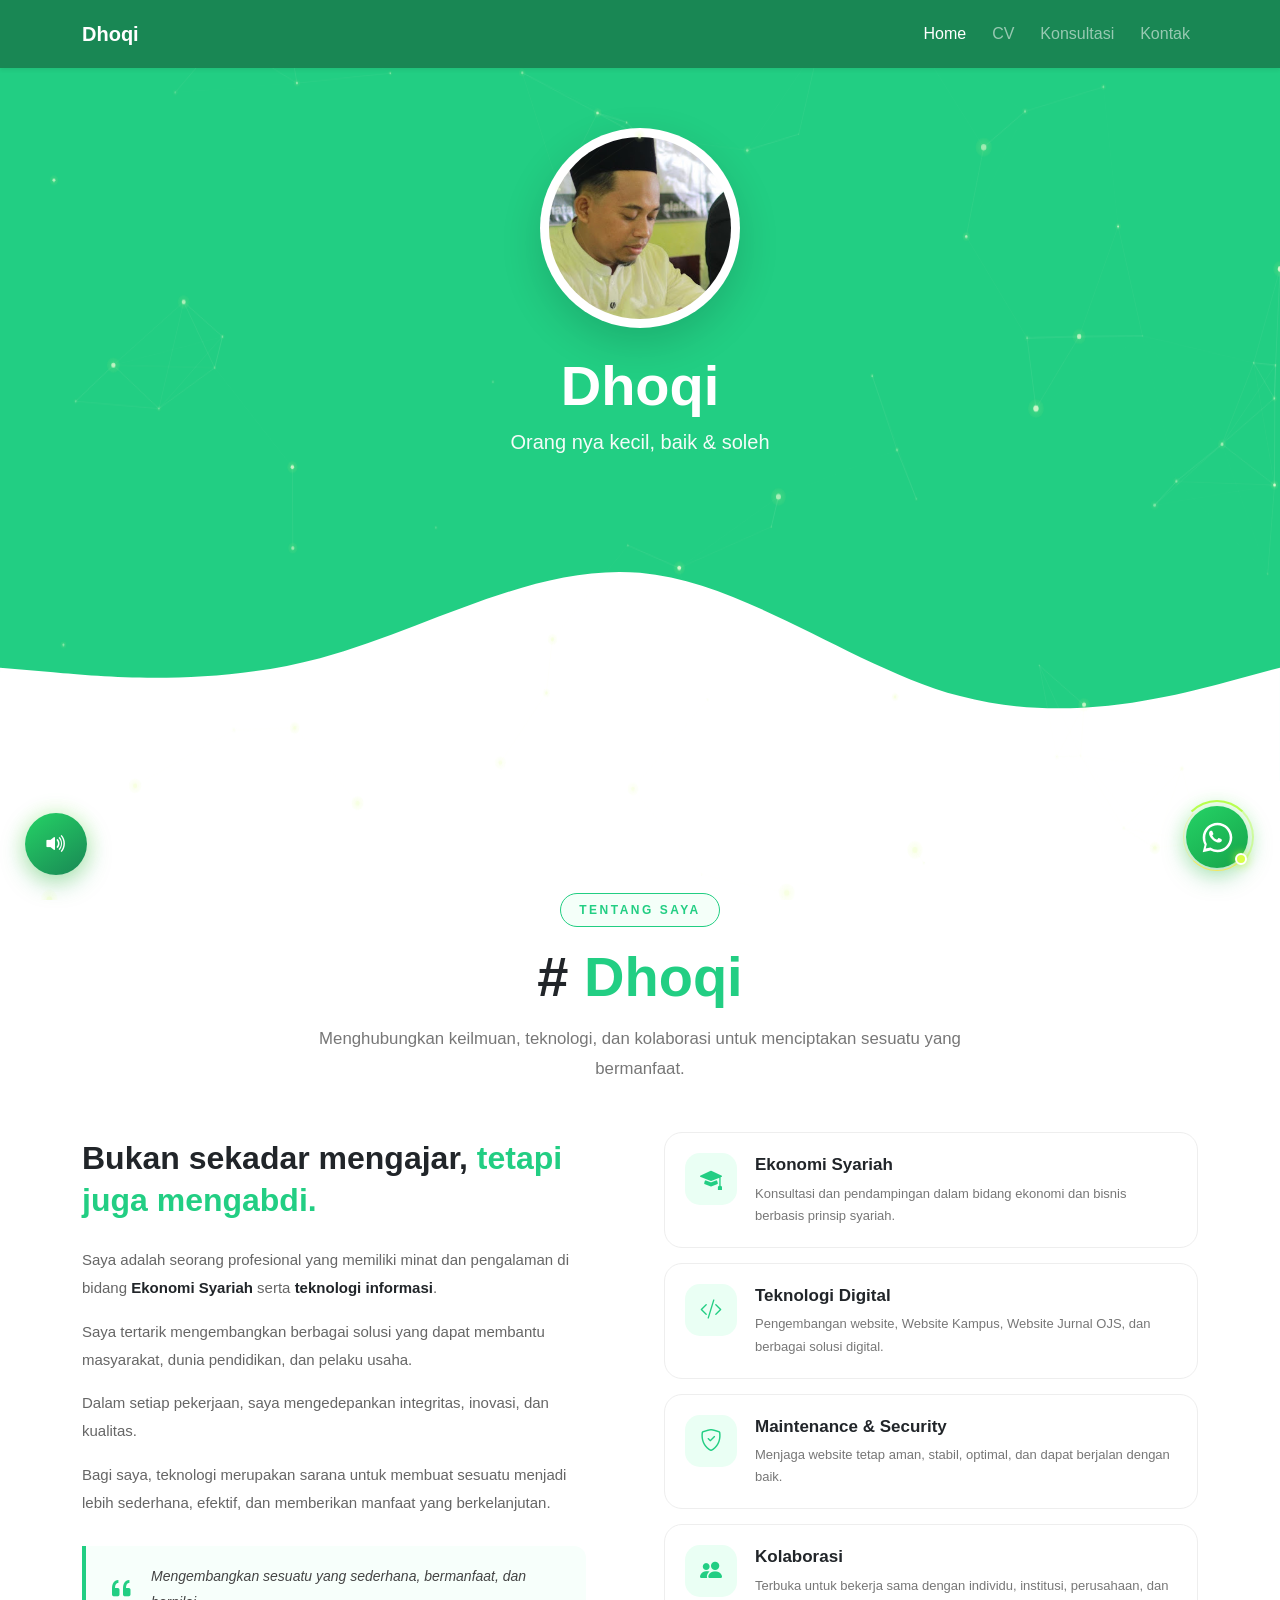
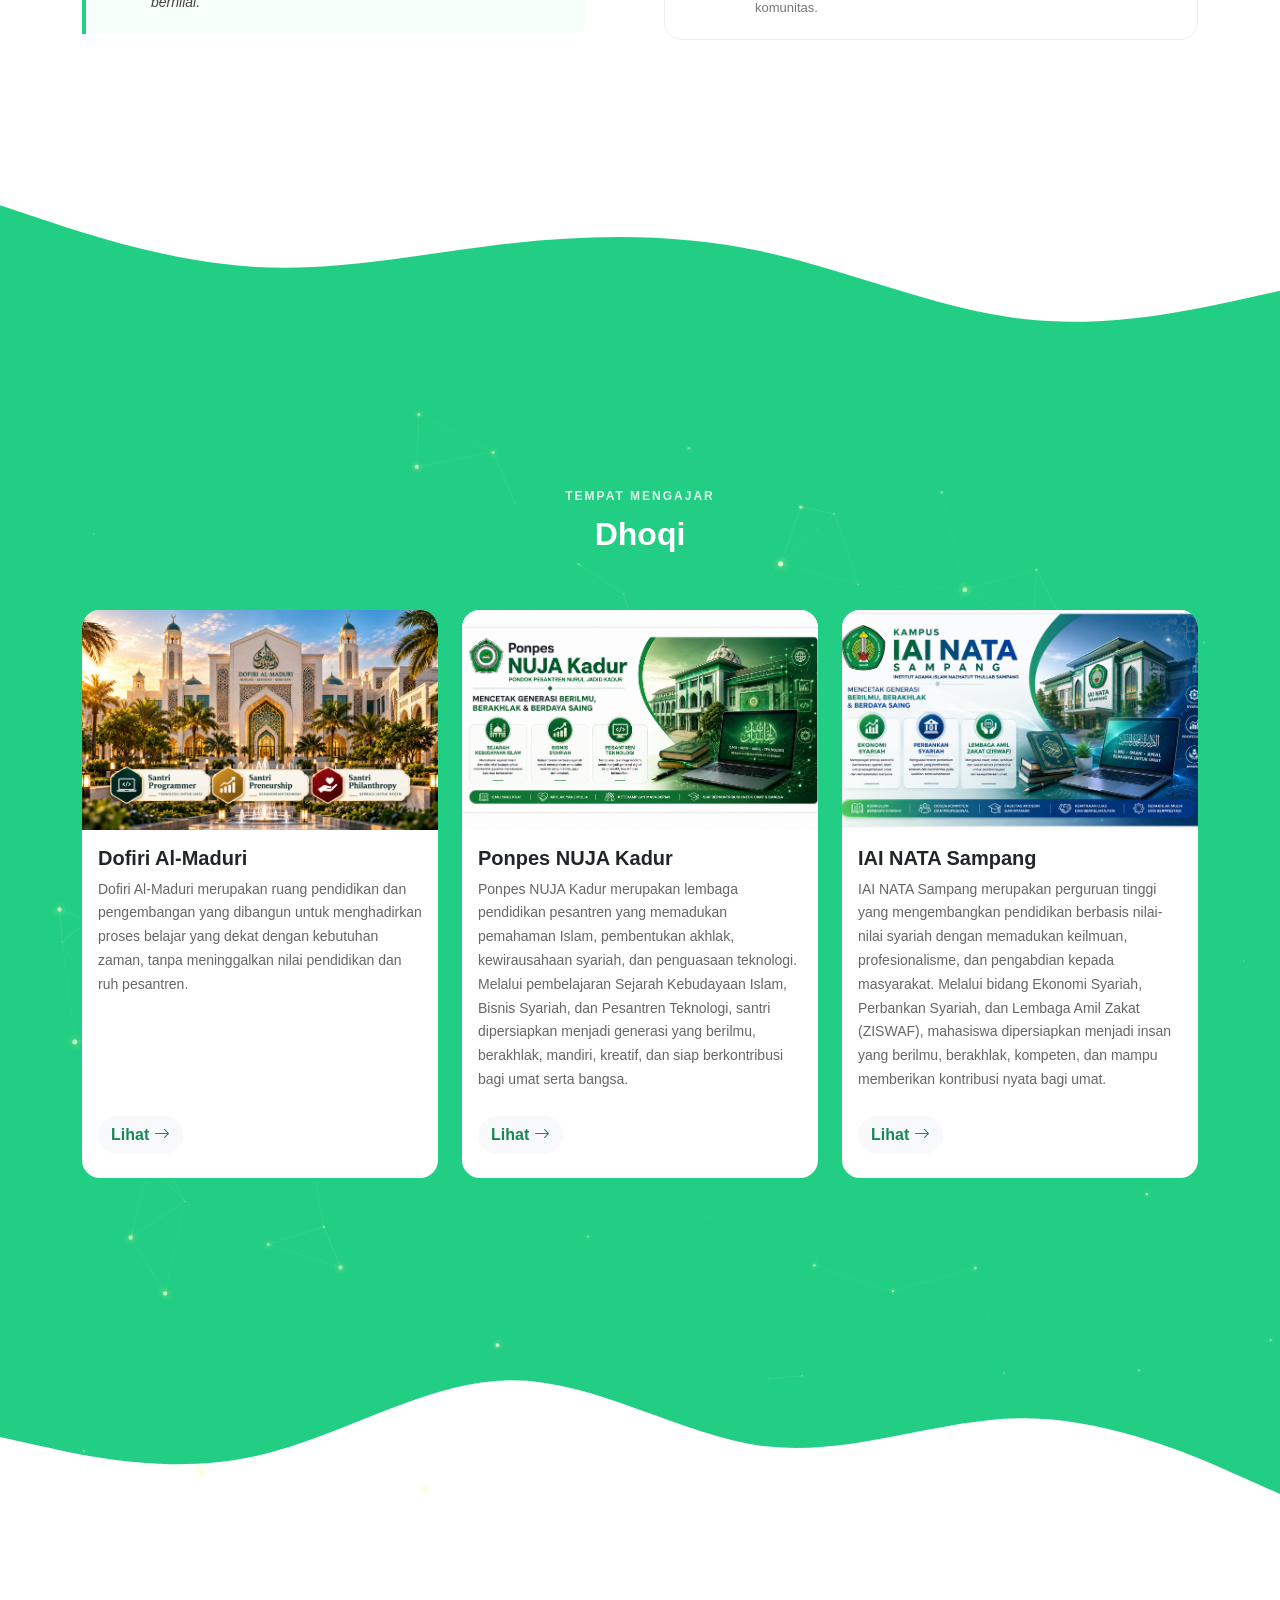
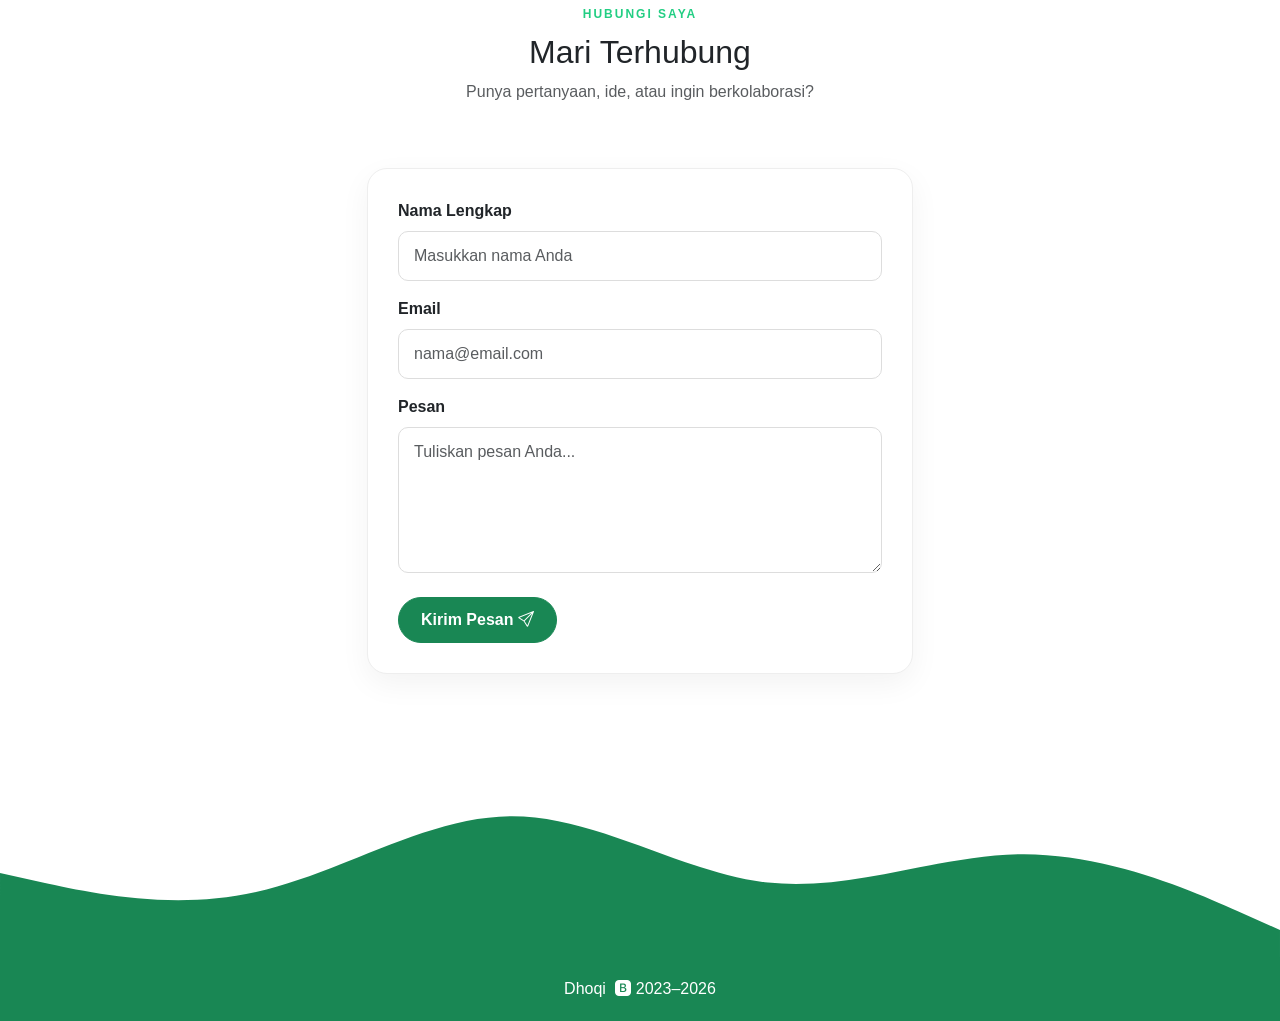
==== commit d5872965: "Update educational content and links in index.html" ====
--- a/index.html
+++ b/index.html
@@ -503,7 +503,7 @@
           <div class="card layanan-card h-100">
 
             <img
-              src="img/grup/santrieacademy.png"
+              src="img/grup/dofirialmaduri.png"
               class="card-img-top"
               alt="Konsultan Ekonomi Syariah">
 
@@ -511,12 +511,11 @@
             <div class="card-body">
 
               <h5 class="card-title">
-                Santrie Academy 
+                Dofiri Al-Maduri
               </h5>
 
               <p class="card-text">
-                Santrie Academy merupakan program pelatihan dan kelas teknologi yang dirancang untuk meningkatkan keterampilan digital secara praktis dan aplikatif. Dengan materi yang relevan, pendampingan mentor berpengalaman, serta pembelajaran dari tingkat pemula hingga profesional, Santrie Academy membantu peserta belajar, berkarya, dan siap menghadapi dunia kerja di era digital.
-              </p>
+                Dofiri Al-Maduri merupakan ruang pendidikan dan pengembangan yang dibangun untuk menghadirkan proses belajar yang dekat dengan kebutuhan zaman, tanpa meninggalkan nilai pendidikan dan ruh pesantren.</p>
 
             </div>
 
@@ -525,7 +524,7 @@
 
               <a
                 class="btn btn-light layanan-button"
-                href="https://santriprogrammer.github.io/santrieacademy/"
+                href="https://dofirialmaduri.com"
                 target="_blank">
 
                 Lihat
@@ -573,7 +572,7 @@
 
               <a
                 class="btn btn-light layanan-button"
-                href="https://santriprogrammer.github.io/ponpesnujakadur/"
+                href="https://www.google.com/local/place/fid/0x2dd9d9995ab7ef0d:0xbf79196f7a99d5df/photosphere?iu=https://streetviewpixels-pa.googleapis.com/v1/thumbnail?panoid%3DXQWZ-beb3wD6NQTrQt_e4w%26cb_client%3Dlu.gallery.gps%26w%3D160%26h%3D106%26yaw%3D121.79112%26pitch%3D0%26thumbfov%3D100&ik=CAISFlhRV1otYmViM3dENk5RVHJRdF9lNHc%3D"
                 target="_blank">
 
                 Lihat
@@ -621,7 +620,7 @@
 
               <a
                 class="btn btn-light layanan-button"
-                href="https://santriprogrammer.github.io/iainatasampang/"
+                href="https://iainata.ac.id"
                 target="_blank">
 
                 Lihat
